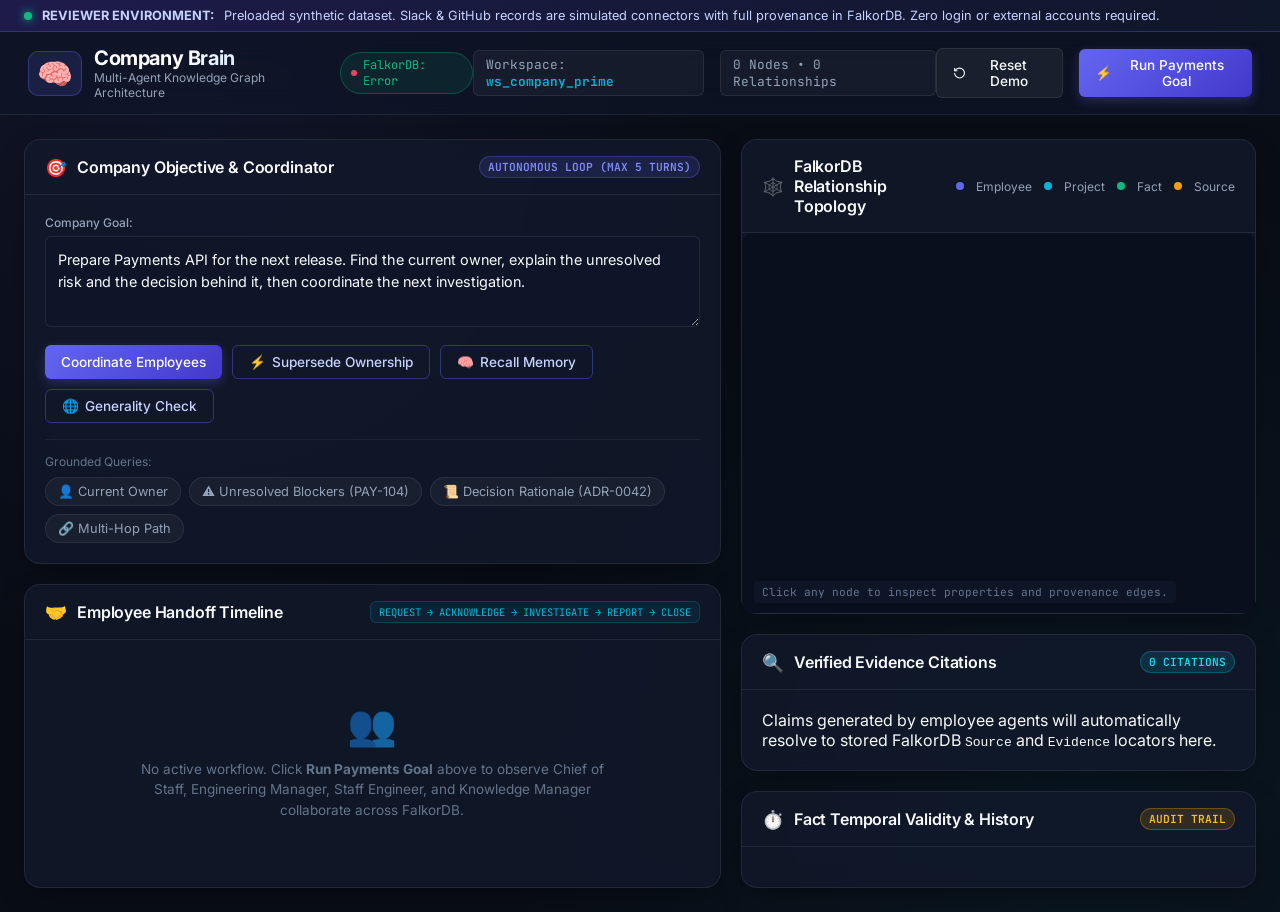
==== frontend/index.html @ 282d89ea "feat: complete Company Brain implementation with FalkorDB and multi-agent coordination" ====
<!DOCTYPE html>
<html lang="en">
<head>
  <meta charset="UTF-8">
  <meta name="viewport" content="width=device-width, initial-scale=1.0">
  <title>Company Brain — Multi-Agent AI on FalkorDB</title>
  <meta name="description" content="Company Brain: An AI company whose employee-agents collaborate across connected company context using FalkorDB as canonical state.">
  
  <!-- Modern Google Fonts -->
  <link rel="preconnect" href="https://fonts.googleapis.com">
  <link rel="preconnect" href="https://fonts.gstatic.com" crossorigin>
  <link href="https://fonts.googleapis.com/css2?family=Inter:wght@300;400;500;600;700;800&family=JetBrains+Mono:wght@400;500;600&display=swap" rel="stylesheet">
  
  <link rel="stylesheet" href="style.css">
</head>
<body>
  <!-- Synthetic Notice Banner -->
  <div class="synthetic-banner" id="syntheticBanner">
    <span class="pulse-indicator"></span>
    <strong>REVIEWER ENVIRONMENT:</strong> Preloaded synthetic dataset. Slack & GitHub records are simulated connectors with full provenance in FalkorDB. Zero login or external accounts required.
  </div>

  <!-- Header -->
  <header class="app-header">
    <div class="header-left">
      <div class="logo-group">
        <div class="logo-icon">🧠</div>
        <div>
          <h1 class="logo-title">Company Brain</h1>
          <span class="logo-subtitle">Multi-Agent Knowledge Graph Architecture</span>
        </div>
      </div>
      <div class="db-badge" id="dbStatusBadge">
        <span class="status-dot healthy"></span>
        <span id="dbStatusText">FalkorDB: Connected</span>
      </div>
    </div>

    <div class="header-center">
      <div class="workspace-pill">
        <span class="pill-label">Workspace:</span>
        <span class="pill-val" id="wsLabel">ws_company_prime</span>
      </div>
      <div class="graph-stats-pill">
        <span id="nodeCount">0</span> Nodes &bull; <span id="edgeCount">0</span> Relationships
      </div>
    </div>

    <div class="header-right">
      <button class="btn btn-secondary" id="resetBtn" title="Reset workspace to clean initial seed">
        <svg width="14" height="14" viewBox="0 0 24 24" fill="none" stroke="currentColor" stroke-width="2"><path d="M3 12a9 9 0 1 0 9-9 9.75 9.75 0 0 0-6.74 2.74L3 8"/><path d="M3 3v5h5"/></svg>
        Reset Demo
      </button>
      <button class="btn btn-primary" id="runStarterGoalBtn">
        <span>⚡</span> Run Payments Goal
      </button>
    </div>
  </header>

  <!-- Main Container -->
  <main class="main-layout">
    <!-- Left Column: Controls & Execution -->
    <section class="left-pane">
      
      <!-- Goal Intake Card -->
      <div class="card glass-card">
        <div class="card-header">
          <div class="card-title">
            <span class="card-icon">🎯</span>
            <h2>Company Objective & Coordinator</h2>
          </div>
          <span class="badge badge-accent">Autonomous Loop (Max 5 Turns)</span>
        </div>

        <div class="card-body">
          <label for="goalInput" class="input-label">Company Goal:</label>
          <textarea id="goalInput" class="goal-textarea" rows="3">Prepare Payments API for the next release. Find the current owner, explain the unresolved risk and the decision behind it, then coordinate the next investigation.</textarea>
          
          <div class="actions-row">
            <button class="btn btn-primary" id="submitGoalBtn">
              <span class="btn-spinner" id="btnSpinner"></span>
              <span id="btnText">Coordinate Employees</span>
            </button>
            <button class="btn btn-outline" id="supersedeBtn" title="Demonstrate live fact replacement">
              <span>⚡</span> Supersede Ownership
            </button>
            <button class="btn btn-outline" id="recallMemoryBtn" title="Test session memory without chat history">
              <span>🧠</span> Recall Memory
            </button>
            <button class="btn btn-outline" id="generalityBtn" title="Run non-payments company workflow">
              <span>🌐</span> Generality Check
            </button>
          </div>

          <!-- Suggested Quick Queries -->
          <div class="quick-questions">
            <span class="quick-label">Grounded Queries:</span>
            <div class="chips-container">
              <button class="chip" data-query="owner">👤 Current Owner</button>
              <button class="chip" data-query="risks">⚠️ Unresolved Blockers (PAY-104)</button>
              <button class="chip" data-query="decisions">📜 Decision Rationale (ADR-0042)</button>
              <button class="chip" data-query="multi-hop">🔗 Multi-Hop Path</button>
            </div>
          </div>
        </div>
      </div>

      <!-- Live Execution Timeline -->
      <div class="card glass-card timeline-card">
        <div class="card-header">
          <div class="card-title">
            <span class="card-icon">🤝</span>
            <h2>Employee Handoff Timeline</h2>
          </div>
          <div class="handoff-protocol-badge">
            REQUEST &rarr; ACKNOWLEDGE &rarr; INVESTIGATE &rarr; REPORT &rarr; CLOSE
          </div>
        </div>

        <div class="card-body">
          <div id="timelineContainer" class="timeline-container">
            <div class="timeline-empty-state">
              <div class="empty-icon">👥</div>
              <p>No active workflow. Click <strong>Run Payments Goal</strong> above to observe Chief of Staff, Engineering Manager, Staff Engineer, and Knowledge Manager collaborate across FalkorDB.</p>
            </div>
          </div>
        </div>
      </div>

      <!-- Deliverable Viewer Card -->
      <div class="card glass-card deliverable-card" id="deliverableCard" style="display: none;">
        <div class="card-header">
          <div class="card-title">
            <span class="card-icon">📄</span>
            <h2>Saved Company Deliverable</h2>
          </div>
          <span class="badge badge-success" id="deliverableStatusBadge">COMPLETED</span>
        </div>
        <div class="card-body">
          <div id="deliverableContent" class="deliverable-body"></div>
        </div>
      </div>

    </section>

    <!-- Right Column: Graph Canvas & Provenance Citations -->
    <section class="right-pane">
      
      <!-- Relationship Graph Visualization -->
      <div class="card glass-card graph-card">
        <div class="card-header">
          <div class="card-title">
            <span class="card-icon">🕸️</span>
            <h2>FalkorDB Relationship Topology</h2>
          </div>
          <div class="graph-legend">
            <span class="legend-dot emp-dot"></span> Employee
            <span class="legend-dot proj-dot"></span> Project
            <span class="legend-dot fact-dot"></span> Fact
            <span class="legend-dot src-dot"></span> Source
          </div>
        </div>
        <div class="card-body graph-canvas-container">
          <svg id="graphSvg" class="graph-svg"></svg>
          <div class="graph-overlay-info" id="graphOverlayInfo">
            Click any node to inspect properties and provenance edges.
          </div>
        </div>
      </div>

      <!-- Verified Provenance & Citations Drawer -->
      <div class="card glass-card citations-card">
        <div class="card-header">
          <div class="card-title">
            <span class="card-icon">🔍</span>
            <h2>Verified Evidence Citations</h2>
          </div>
          <span class="badge badge-info" id="citationCountBadge">0 Citations</span>
        </div>
        <div class="card-body">
          <div id="citationsContainer" class="citations-list">
            <div class="empty-citations">
              <p>Claims generated by employee agents will automatically resolve to stored FalkorDB <code>Source</code> and <code>Evidence</code> locators here.</p>
            </div>
          </div>
        </div>
      </div>

      <!-- Fact Supersession & Audit History -->
      <div class="card glass-card history-card">
        <div class="card-header">
          <div class="card-title">
            <span class="card-icon">⏱️</span>
            <h2>Fact Temporal Validity & History</h2>
          </div>
          <span class="badge badge-warning">Audit Trail</span>
        </div>
        <div class="card-body">
          <div id="historyContainer" class="history-list">
            <!-- Dynamic history items -->
          </div>
        </div>
      </div>

    </section>
  </main>

  <!-- Modal for Query Results / Inspections -->
  <div class="modal-backdrop" id="modalBackdrop">
    <div class="modal-window">
      <div class="modal-header">
        <h3 id="modalTitle">Query Result</h3>
        <button class="modal-close" id="modalCloseBtn">&times;</button>
      </div>
      <div class="modal-body" id="modalBody">
        <!-- Content inserted dynamically -->
      </div>
    </div>
  </div>

  <script src="app.js"></script>
</body>
</html>
---- frontend/style.css ----
:root {
  --bg-primary: #090d16;
  --bg-secondary: #0f172a;
  --bg-card: rgba(18, 26, 45, 0.75);
  --bg-card-hover: rgba(26, 38, 66, 0.85);
  --border-color: rgba(255, 255, 255, 0.08);
  --border-highlight: rgba(99, 102, 241, 0.35);
  
  --text-main: #f8fafc;
  --text-muted: #94a3b8;
  --text-dim: #64748b;

  --accent-indigo: #6366f1;
  --accent-indigo-hover: #4f46e5;
  --accent-cyan: #06b6d4;
  --accent-emerald: #10b981;
  --accent-amber: #f59e0b;
  --accent-rose: #f43f5e;
  --accent-purple: #a855f7;

  --font-sans: 'Inter', -apple-system, BlinkMacSystemFont, sans-serif;
  --font-mono: 'JetBrains Mono', monospace;
  --radius-sm: 6px;
  --radius-md: 10px;
  --radius-lg: 16px;
  --shadow-card: 0 10px 30px -10px rgba(0, 0, 0, 0.5);
  --shadow-glow: 0 0 20px rgba(99, 102, 241, 0.25);
}

* {
  box-sizing: border-box;
  margin: 0;
  padding: 0;
}

body {
  font-family: var(--font-sans);
  background-color: var(--bg-primary);
  color: var(--text-main);
  background-image: 
    radial-gradient(circle at 15% 15%, rgba(99, 102, 241, 0.08) 0%, transparent 40%),
    radial-gradient(circle at 85% 85%, rgba(6, 182, 212, 0.06) 0%, transparent 45%);
  min-height: 100vh;
  display: flex;
  flex-direction: column;
  overflow-x: hidden;
}

/* Banner */
.synthetic-banner {
  background: linear-gradient(90deg, #1e1b4b 0%, #0f172a 100%);
  border-bottom: 1px solid rgba(99, 102, 241, 0.3);
  padding: 8px 24px;
  font-size: 0.8rem;
  color: #c7d2fe;
  display: flex;
  align-items: center;
  gap: 10px;
}

.pulse-indicator {
  width: 8px;
  height: 8px;
  border-radius: 50%;
  background: var(--accent-emerald);
  box-shadow: 0 0 8px var(--accent-emerald);
  animation: pulse-ring 2s infinite;
}

@keyframes pulse-ring {
  0% { transform: scale(0.95); box-shadow: 0 0 0 0 rgba(16, 185, 129, 0.7); }
  70% { transform: scale(1.05); box-shadow: 0 0 0 6px rgba(16, 185, 129, 0); }
  100% { transform: scale(0.95); box-shadow: 0 0 0 0 rgba(16, 185, 129, 0); }
}

/* Header */
.app-header {
  display: flex;
  align-items: center;
  justify-content: space-between;
  padding: 14px 28px;
  border-bottom: 1px solid var(--border-color);
  background: rgba(15, 23, 42, 0.6);
  backdrop-filter: blur(16px);
  position: sticky;
  top: 0;
  z-index: 100;
}

.header-left, .header-center, .header-right {
  display: flex;
  align-items: center;
  gap: 16px;
}

.logo-group {
  display: flex;
  align-items: center;
  gap: 12px;
}

.logo-icon {
  font-size: 1.8rem;
  background: rgba(99, 102, 241, 0.15);
  border: 1px solid var(--border-highlight);
  border-radius: var(--radius-md);
  padding: 4px 8px;
}

.logo-title {
  font-size: 1.25rem;
  font-weight: 700;
  letter-spacing: -0.02em;
  background: linear-gradient(135deg, #fff 40%, #93c5fd 100%);
  -webkit-background-clip: text;
  -webkit-text-fill-color: transparent;
}

.logo-subtitle {
  font-size: 0.75rem;
  color: var(--text-muted);
  display: block;
}

.db-badge {
  display: flex;
  align-items: center;
  gap: 6px;
  background: rgba(16, 185, 129, 0.1);
  border: 1px solid rgba(16, 185, 129, 0.3);
  padding: 4px 10px;
  border-radius: 999px;
  font-size: 0.75rem;
  color: var(--accent-emerald);
  font-family: var(--font-mono);
}

.status-dot {
  width: 6px;
  height: 6px;
  border-radius: 50%;
  background: currentColor;
}

.workspace-pill, .graph-stats-pill {
  font-size: 0.8rem;
  color: var(--text-muted);
  background: rgba(255, 255, 255, 0.04);
  padding: 5px 12px;
  border-radius: var(--radius-sm);
  border: 1px solid var(--border-color);
  font-family: var(--font-mono);
}

.workspace-pill .pill-val {
  color: var(--accent-cyan);
  font-weight: 600;
}

/* Buttons */
.btn {
  display: inline-flex;
  align-items: center;
  gap: 6px;
  padding: 8px 16px;
  font-size: 0.85rem;
  font-weight: 500;
  border-radius: var(--radius-sm);
  cursor: pointer;
  transition: all 0.2s cubic-bezier(0.16, 1, 0.3, 1);
  border: none;
  font-family: inherit;
}

.btn-primary {
  background: linear-gradient(135deg, var(--accent-indigo) 0%, #4338ca 100%);
  color: #fff;
  box-shadow: 0 4px 12px rgba(99, 102, 241, 0.3);
}

.btn-primary:hover {
  background: linear-gradient(135deg, #4f46e5 0%, #3730a3 100%);
  transform: translateY(-1px);
  box-shadow: var(--shadow-glow);
}

.btn-secondary {
  background: rgba(255, 255, 255, 0.06);
  color: var(--text-main);
  border: 1px solid var(--border-color);
}

.btn-secondary:hover {
  background: rgba(255, 255, 255, 0.12);
  border-color: rgba(255, 255, 255, 0.2);
}

.btn-outline {
  background: transparent;
  color: #c7d2fe;
  border: 1px solid rgba(99, 102, 241, 0.4);
}

.btn-outline:hover {
  background: rgba(99, 102, 241, 0.15);
  border-color: var(--accent-indigo);
}

.btn-spinner {
  display: none;
  width: 14px;
  height: 14px;
  border: 2px solid rgba(255, 255, 255, 0.3);
  border-top-color: #fff;
  border-radius: 50%;
  animation: spin 0.8s linear infinite;
}

@keyframes spin {
  to { transform: rotate(360deg); }
}

/* Layout */
.main-layout {
  display: grid;
  grid-template-columns: 1.15fr 0.85fr;
  gap: 20px;
  padding: 24px;
  flex: 1;
}

@media (max-width: 1200px) {
  .main-layout {
    grid-template-columns: 1fr;
  }
}

.left-pane, .right-pane {
  display: flex;
  flex-direction: column;
  gap: 20px;
}

/* Glass Cards */
.card {
  background: var(--bg-card);
  border: 1px solid var(--border-color);
  border-radius: var(--radius-lg);
  backdrop-filter: blur(12px);
  box-shadow: var(--shadow-card);
  display: flex;
  flex-direction: column;
  transition: border-color 0.2s;
}

.card:hover {
  border-color: var(--border-highlight);
}

.card-header {
  padding: 16px 20px;
  display: flex;
  align-items: center;
  justify-content: space-between;
  border-bottom: 1px solid var(--border-color);
}

.card-title {
  display: flex;
  align-items: center;
  gap: 10px;
}

.card-title h2 {
  font-size: 1rem;
  font-weight: 600;
  color: var(--text-main);
  letter-spacing: -0.01em;
}

.card-icon {
  font-size: 1.1rem;
}

.card-body {
  padding: 20px;
}

/* Badges */
.badge {
  padding: 3px 8px;
  border-radius: 999px;
  font-size: 0.7rem;
  font-weight: 600;
  font-family: var(--font-mono);
  text-transform: uppercase;
}

.badge-accent { background: rgba(99, 102, 241, 0.15); color: #818cf8; border: 1px solid rgba(99, 102, 241, 0.3); }
.badge-success { background: rgba(16, 185, 129, 0.15); color: #34d399; border: 1px solid rgba(16, 185, 129, 0.3); }
.badge-warning { background: rgba(245, 158, 11, 0.15); color: #fbbf24; border: 1px solid rgba(245, 158, 11, 0.3); }
.badge-info { background: rgba(6, 182, 212, 0.15); color: #22d3ee; border: 1px solid rgba(6, 182, 212, 0.3); }
.badge-danger { background: rgba(244, 63, 94, 0.15); color: #fb7185; border: 1px solid rgba(244, 63, 94, 0.3); }

/* Goal Input */
.input-label {
  display: block;
  font-size: 0.75rem;
  color: var(--text-muted);
  margin-bottom: 6px;
  font-weight: 500;
}

.goal-textarea {
  width: 100%;
  background: rgba(15, 23, 42, 0.8);
  border: 1px solid var(--border-color);
  border-radius: var(--radius-sm);
  color: var(--text-main);
  padding: 12px;
  font-family: var(--font-sans);
  font-size: 0.9rem;
  resize: vertical;
  line-height: 1.5;
  transition: border-color 0.2s;
}

.goal-textarea:focus {
  outline: none;
  border-color: var(--accent-indigo);
  box-shadow: 0 0 0 2px rgba(99, 102, 241, 0.2);
}

.actions-row {
  display: flex;
  flex-wrap: wrap;
  gap: 10px;
  margin-top: 14px;
}

/* Chips */
.quick-questions {
  margin-top: 16px;
  padding-top: 14px;
  border-top: 1px solid rgba(255, 255, 255, 0.05);
}

.quick-label {
  font-size: 0.75rem;
  color: var(--text-dim);
  display: block;
  margin-bottom: 8px;
}

.chips-container {
  display: flex;
  flex-wrap: wrap;
  gap: 8px;
}

.chip {
  background: rgba(255, 255, 255, 0.04);
  border: 1px solid var(--border-color);
  color: var(--text-muted);
  font-size: 0.8rem;
  padding: 6px 12px;
  border-radius: 999px;
  cursor: pointer;
  transition: all 0.15s;
  font-family: inherit;
}

.chip:hover {
  background: rgba(99, 102, 241, 0.12);
  color: #fff;
  border-color: var(--accent-indigo);
  transform: translateY(-1px);
}

/* Timeline */
.timeline-card {
  flex: 1;
}

.handoff-protocol-badge {
  font-family: var(--font-mono);
  font-size: 0.65rem;
  color: var(--accent-cyan);
  background: rgba(6, 182, 212, 0.08);
  border: 1px solid rgba(6, 182, 212, 0.2);
  padding: 3px 8px;
  border-radius: var(--radius-sm);
}

.timeline-container {
  display: flex;
  flex-direction: column;
  gap: 16px;
}

.timeline-empty-state {
  text-align: center;
  padding: 40px 20px;
  color: var(--text-dim);
}

.timeline-empty-state .empty-icon {
  font-size: 2.5rem;
  margin-bottom: 10px;
  opacity: 0.6;
}

.timeline-empty-state p {
  max-width: 480px;
  margin: 0 auto;
  line-height: 1.5;
  font-size: 0.85rem;
}

.employee-turn-card {
  background: rgba(15, 23, 42, 0.9);
  border: 1px solid var(--border-color);
  border-left: 3px solid var(--accent-indigo);
  border-radius: var(--radius-md);
  padding: 16px;
  position: relative;
  transition: all 0.2s;
  animation: fadeIn 0.3s ease-out;
}

@keyframes fadeIn {
  from { opacity: 0; transform: translateY(6px); }
  to { opacity: 1; transform: translateY(0); }
}

.turn-header {
  display: flex;
  align-items: center;
  justify-content: space-between;
  margin-bottom: 10px;
}

.turn-agent-info {
  display: flex;
  align-items: center;
  gap: 10px;
}

.agent-avatar {
  width: 32px;
  height: 32px;
  border-radius: 50%;
  display: flex;
  align-items: center;
  justify-content: center;
  font-size: 1rem;
  background: rgba(99, 102, 241, 0.2);
  border: 1px solid var(--border-highlight);
}

.agent-name {
  font-weight: 600;
  font-size: 0.9rem;
  color: #fff;
}

.agent-role {
  font-size: 0.75rem;
  color: var(--text-muted);
}

.turn-summary {
  font-size: 0.85rem;
  line-height: 1.5;
  color: #cbd5e1;
  margin-bottom: 12px;
}

.turn-claims {
  background: rgba(0, 0, 0, 0.25);
  border-radius: var(--radius-sm);
  padding: 10px 12px;
  margin-bottom: 10px;
}

.claim-item {
  font-size: 0.8rem;
  line-height: 1.4;
  margin-bottom: 6px;
  display: flex;
  align-items: flex-start;
  gap: 6px;
}

.claim-item:last-child {
  margin-bottom: 0;
}

.claim-badge {
  font-size: 0.65rem;
  padding: 1px 4px;
  border-radius: 3px;
  font-weight: 600;
  font-family: var(--font-mono);
}

.ev-tag {
  background: rgba(99, 102, 241, 0.2);
  color: #a5b4fc;
  font-family: var(--font-mono);
  font-size: 0.7rem;
  padding: 1px 6px;
  border-radius: 3px;
  cursor: pointer;
}

.ev-tag:hover {
  text-decoration: underline;
  background: rgba(99, 102, 241, 0.4);
}

.turn-footer {
  display: flex;
  align-items: center;
  justify-content: space-between;
  font-size: 0.75rem;
  color: var(--text-dim);
  padding-top: 8px;
  border-top: 1px solid rgba(255, 255, 255, 0.05);
}

/* Deliverable Card */
.deliverable-body {
  background: rgba(15, 23, 42, 0.85);
  border: 1px solid var(--border-color);
  border-radius: var(--radius-md);
  padding: 18px;
  font-size: 0.85rem;
  line-height: 1.6;
}

.deliverable-title {
  font-size: 1.1rem;
  font-weight: 700;
  color: #fff;
  margin-bottom: 6px;
}

.deliverable-meta {
  font-family: var(--font-mono);
  font-size: 0.75rem;
  color: var(--accent-cyan);
  margin-bottom: 14px;
}

.verdict-box {
  padding: 10px 14px;
  border-radius: var(--radius-sm);
  background: rgba(245, 158, 11, 0.12);
  border: 1px solid rgba(245, 158, 11, 0.3);
  color: #fbbf24;
  font-weight: 600;
  margin-bottom: 14px;
}

.deliv-section-title {
  font-size: 0.85rem;
  font-weight: 600;
  text-transform: uppercase;
  letter-spacing: 0.04em;
  color: var(--text-muted);
  margin: 12px 0 6px 0;
}

.deliv-list {
  padding-left: 20px;
  margin-bottom: 10px;
}

/* Graph Canvas */
.graph-canvas-container {
  height: 380px;
  position: relative;
  background: rgba(10, 15, 30, 0.95);
  border-radius: var(--radius-md);
  overflow: hidden;
}

.graph-svg {
  width: 100%;
  height: 100%;
}

.graph-legend {
  display: flex;
  align-items: center;
  gap: 12px;
  font-size: 0.75rem;
  color: var(--text-muted);
}

.legend-dot {
  width: 8px;
  height: 8px;
  border-radius: 50%;
  display: inline-block;
}

.emp-dot { background: var(--accent-indigo); }
.proj-dot { background: var(--accent-cyan); }
.fact-dot { background: var(--accent-emerald); }
.src-dot { background: var(--accent-amber); }

.graph-overlay-info {
  position: absolute;
  bottom: 10px;
  left: 12px;
  font-size: 0.7rem;
  color: var(--text-dim);
  font-family: var(--font-mono);
  background: rgba(15, 23, 42, 0.8);
  padding: 4px 8px;
  border-radius: 4px;
}

/* Citations Drawer */
.citations-list {
  display: flex;
  flex-direction: column;
  gap: 10px;
  max-height: 260px;
  overflow-y: auto;
}

.citation-card {
  background: rgba(15, 23, 42, 0.7);
  border: 1px solid var(--border-color);
  border-radius: var(--radius-sm);
  padding: 10px 12px;
  font-size: 0.8rem;
}

.citation-header {
  display: flex;
  align-items: center;
  justify-content: space-between;
  margin-bottom: 4px;
}

.citation-id {
  font-family: var(--font-mono);
  font-weight: 600;
  color: var(--accent-indigo);
}

.citation-locator {
  font-family: var(--font-mono);
  font-size: 0.7rem;
  color: var(--text-dim);
}

.citation-excerpt {
  color: #cbd5e1;
  font-style: italic;
  font-size: 0.75rem;
  line-height: 1.4;
  background: rgba(0, 0, 0, 0.2);
  padding: 6px;
  border-radius: 4px;
  margin-top: 4px;
}

/* History */
.history-list {
  display: flex;
  flex-direction: column;
  gap: 8px;
}

.history-item {
  display: flex;
  align-items: center;
  justify-content: space-between;
  padding: 8px 12px;
  background: rgba(15, 23, 42, 0.6);
  border: 1px solid var(--border-color);
  border-radius: var(--radius-sm);
  font-size: 0.8rem;
}

.history-item.active {
  border-left: 3px solid var(--accent-emerald);
}

.history-item.superseded {
  border-left: 3px solid var(--text-dim);
  opacity: 0.7;
}

.fact-title {
  font-weight: 500;
}

.fact-dates {
  font-family: var(--font-mono);
  font-size: 0.7rem;
  color: var(--text-dim);
}

/* Modal */
.modal-backdrop {
  display: none;
  position: fixed;
  top: 0;
  left: 0;
  width: 100vw;
  height: 100vh;
  background: rgba(0, 0, 0, 0.75);
  backdrop-filter: blur(8px);
  z-index: 1000;
  align-items: center;
  justify-content: center;
}

.modal-backdrop.open {
  display: flex;
}

.modal-window {
  background: var(--bg-secondary);
  border: 1px solid var(--border-highlight);
  border-radius: var(--radius-lg);
  width: 90%;
  max-width: 680px;
  max-height: 85vh;
  display: flex;
  flex-direction: column;
  box-shadow: 0 20px 50px rgba(0, 0, 0, 0.8);
  animation: modalScale 0.2s cubic-bezier(0.16, 1, 0.3, 1);
}

@keyframes modalScale {
  from { transform: scale(0.95); opacity: 0; }
  to { transform: scale(1); opacity: 1; }
}

.modal-header {
  padding: 16px 20px;
  display: flex;
  align-items: center;
  justify-content: space-between;
  border-bottom: 1px solid var(--border-color);
}

.modal-header h3 {
  font-size: 1.1rem;
  font-weight: 600;
}

.modal-close {
  background: none;
  border: none;
  color: var(--text-muted);
  font-size: 1.5rem;
  cursor: pointer;
}

.modal-close:hover {
  color: #fff;
}

.modal-body {
  padding: 20px;
  overflow-y: auto;
  font-size: 0.9rem;
  line-height: 1.6;
}

/* Pre / Code inside modal */
.code-block {
  background: #090d16;
  border: 1px solid var(--border-color);
  border-radius: var(--radius-sm);
  padding: 12px;
  font-family: var(--font-mono);
  font-size: 0.8rem;
  color: #e2e8f0;
  overflow-x: auto;
  margin: 10px 0;
}
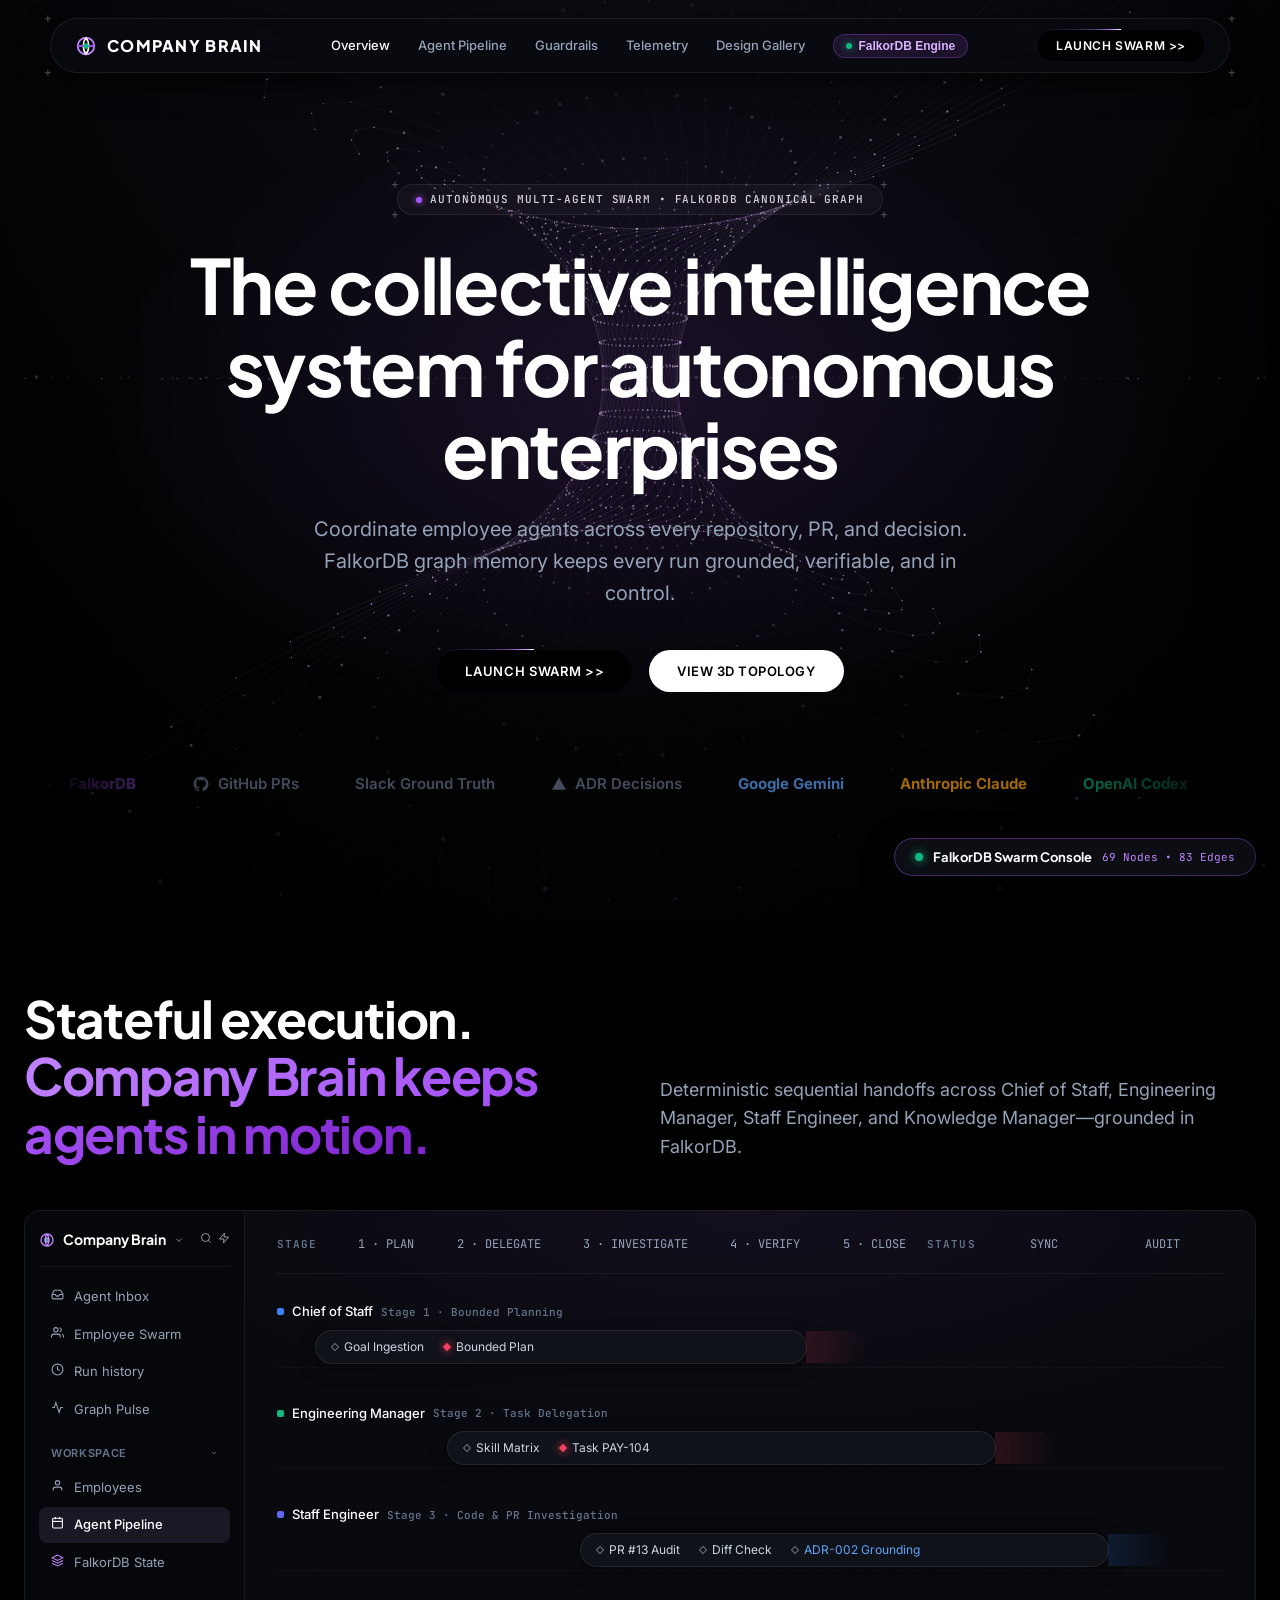
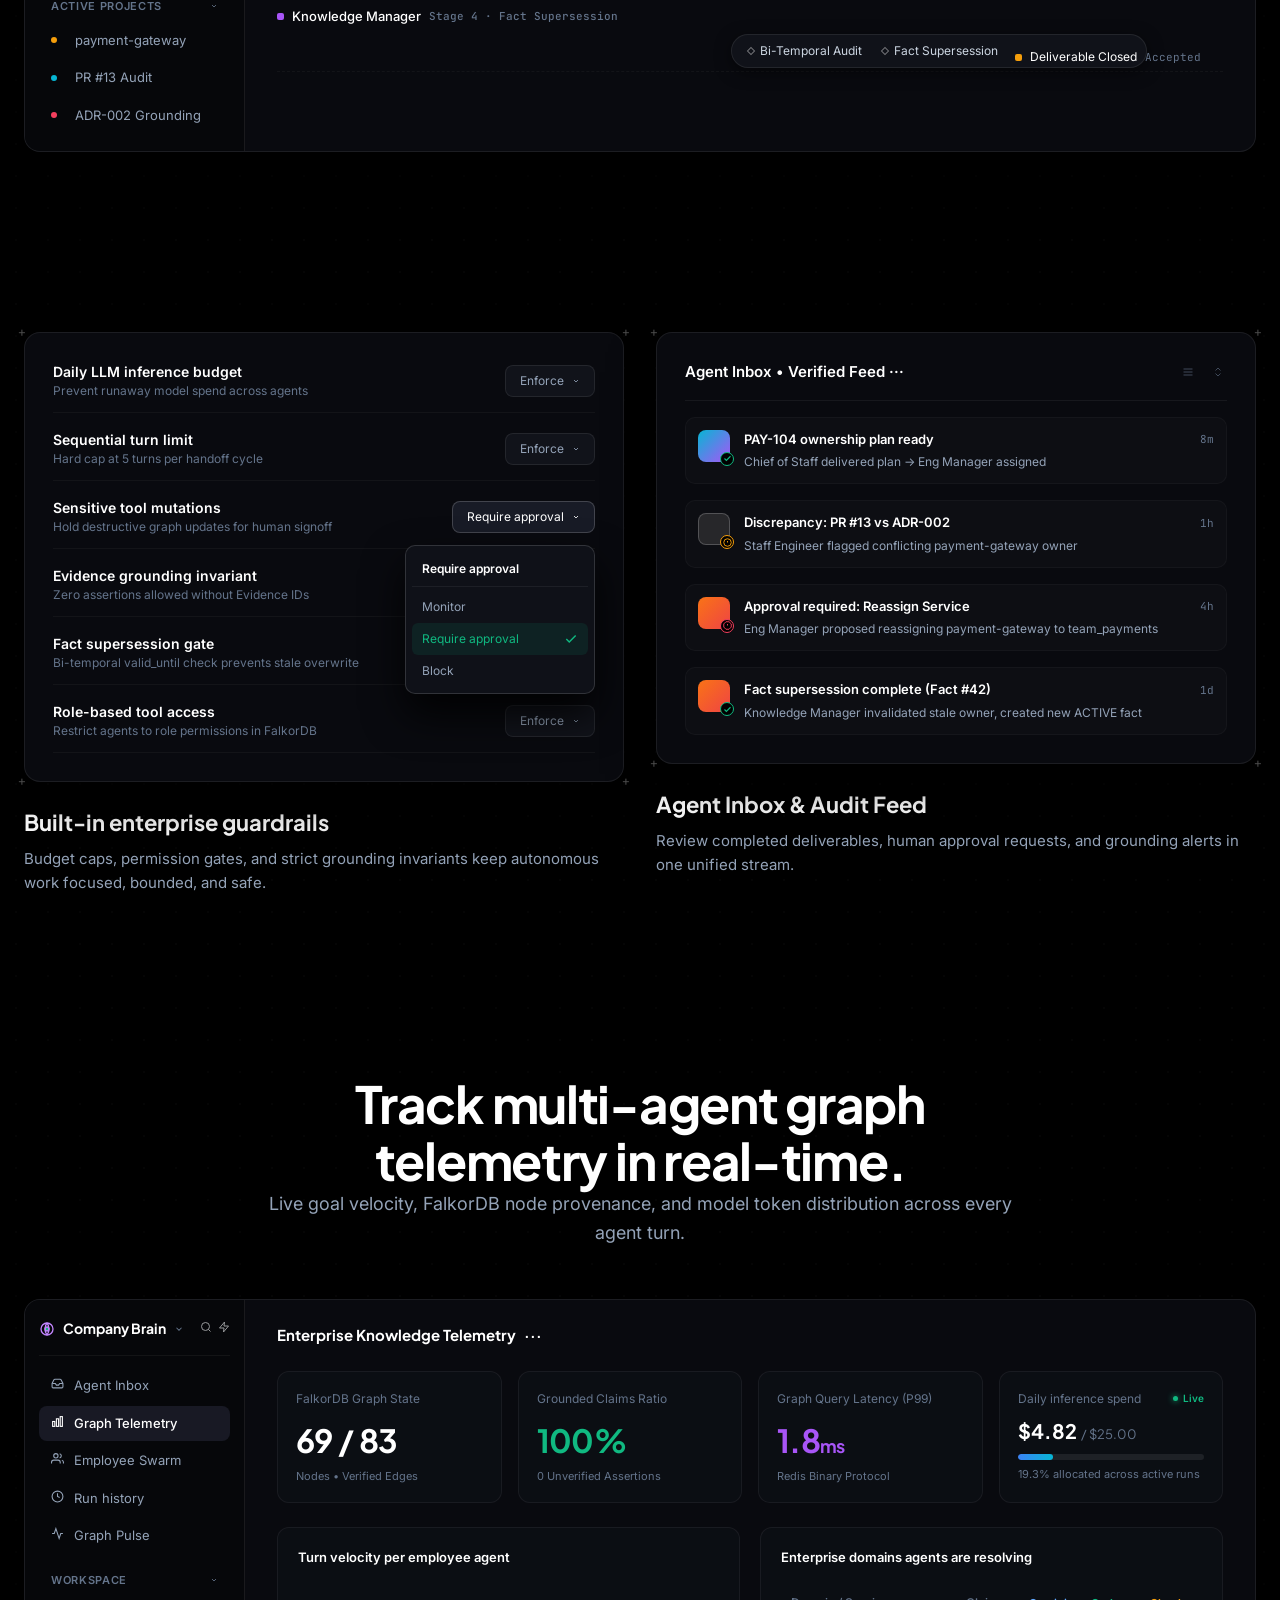
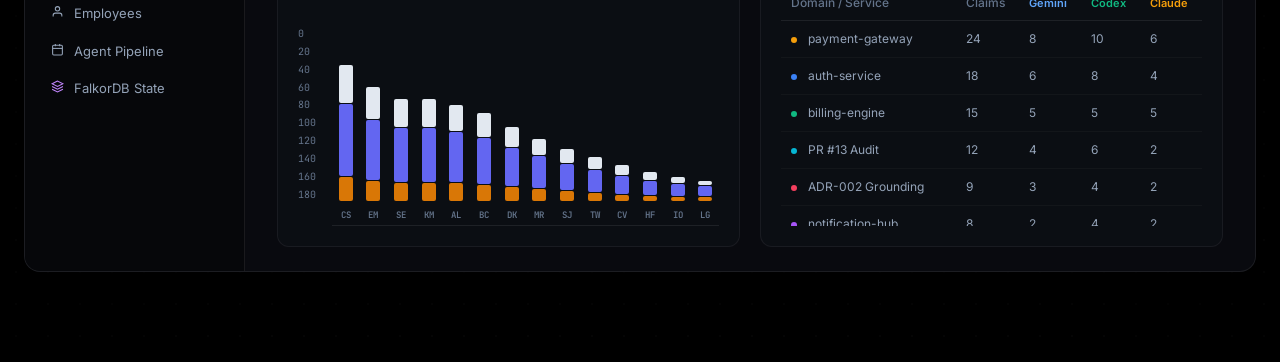
==== commit 87beab76: "feat: complete verified Company Brain multi-agent swarm with FalkorDB and 3D topology studio" ====
--- a/frontend/index.html
+++ b/frontend/index.html
@@ -3,207 +3,1113 @@
 <head>
   <meta charset="UTF-8">
   <meta name="viewport" content="width=device-width, initial-scale=1.0">
-  <title>Company Brain — Multi-Agent AI on FalkorDB</title>
-  <meta name="description" content="Company Brain: An AI company whose employee-agents collaborate across connected company context using FalkorDB as canonical state.">
+  <title>Company Brain — Autonomous Multi-Agent Swarm on FalkorDB</title>
+  <meta name="description" content="Stateful execution, deterministic checkpoints, and enterprise graph guardrails for multi-agent swarms running on FalkorDB canonical memory.">
   
-  <!-- Modern Google Fonts -->
+  <meta http-equiv="Cache-Control" content="no-cache, no-store, must-revalidate">
+  <meta http-equiv="Pragma" content="no-cache">
+  <meta http-equiv="Expires" content="0">
+  
+  <!-- Modern Typography (Plus Jakarta Sans, Inter, JetBrains Mono) -->
   <link rel="preconnect" href="https://fonts.googleapis.com">
   <link rel="preconnect" href="https://fonts.gstatic.com" crossorigin>
-  <link href="https://fonts.googleapis.com/css2?family=Inter:wght@300;400;500;600;700;800&family=JetBrains+Mono:wght@400;500;600&display=swap" rel="stylesheet">
+  <link href="https://fonts.googleapis.com/css2?family=Inter:wght@300;400;500;600;700&family=JetBrains+Mono:wght@400;500;600&family=Plus+Jakarta+Sans:wght@500;600;700;800&display=swap" rel="stylesheet">
   
-  <link rel="stylesheet" href="style.css">
+  <link rel="stylesheet" href="style.css?v=4.3">
+
+  <!-- 3D Engine Scripts (Three.js + OrbitControls + Brain3D) -->
+  <script src="three.min.js?v=4.1"></script>
+  <script src="OrbitControls.js?v=4.1"></script>
+  <script src="brain3d.js?v=4.1"></script>
 </head>
-<body>
-  <!-- Synthetic Notice Banner -->
-  <div class="synthetic-banner" id="syntheticBanner">
-    <span class="pulse-indicator"></span>
-    <strong>REVIEWER ENVIRONMENT:</strong> Preloaded synthetic dataset. Slack & GitHub records are simulated connectors with full provenance in FalkorDB. Zero login or external accounts required.
-  </div>
-
-  <!-- Header -->
-  <header class="app-header">
-    <div class="header-left">
-      <div class="logo-group">
-        <div class="logo-icon">🧠</div>
-        <div>
-          <h1 class="logo-title">Company Brain</h1>
-          <span class="logo-subtitle">Multi-Agent Knowledge Graph Architecture</span>
-        </div>
-      </div>
-      <div class="db-badge" id="dbStatusBadge">
-        <span class="status-dot healthy"></span>
-        <span id="dbStatusText">FalkorDB: Connected</span>
-      </div>
-    </div>
-
-    <div class="header-center">
-      <div class="workspace-pill">
-        <span class="pill-label">Workspace:</span>
-        <span class="pill-val" id="wsLabel">ws_company_prime</span>
-      </div>
-      <div class="graph-stats-pill">
-        <span id="nodeCount">0</span> Nodes &bull; <span id="edgeCount">0</span> Relationships
-      </div>
-    </div>
-
-    <div class="header-right">
-      <button class="btn btn-secondary" id="resetBtn" title="Reset workspace to clean initial seed">
-        <svg width="14" height="14" viewBox="0 0 24 24" fill="none" stroke="currentColor" stroke-width="2"><path d="M3 12a9 9 0 1 0 9-9 9.75 9.75 0 0 0-6.74 2.74L3 8"/><path d="M3 3v5h5"/></svg>
-        Reset Demo
-      </button>
-      <button class="btn btn-primary" id="runStarterGoalBtn">
-        <span>⚡</span> Run Payments Goal
-      </button>
+<body class="qronos-body dark-mode">
+
+  <!-- =========================================================================
+       FRAME 1: HERO & FLOATING PILL NAVBAR (COMPANY BRAIN BRANDED)
+       ========================================================================= -->
+  
+  <!-- Floating Pill Navbar with 4 Corner Crosshairs -->
+  <header class="qronos-nav-wrapper">
+    <div class="qronos-navbar has-corner-crosshairs">
+      <div class="corner-ch ch-tl">+</div>
+      <div class="corner-ch ch-tr">+</div>
+      <div class="corner-ch ch-bl">+</div>
+      <div class="corner-ch ch-br">+</div>
+
+      <!-- Left: Company Brain Brand -->
+      <a href="#about" class="q-nav-brand">
+        <svg class="q-logo-mark" width="22" height="22" viewBox="0 0 24 24" fill="none">
+          <circle cx="12" cy="12" r="9" stroke="#c084fc" stroke-width="2"/>
+          <path d="M12 3C8 8 8 16 12 21" stroke="white" stroke-width="1.8"/>
+          <path d="M12 3C16 8 16 16 12 21" stroke="white" stroke-width="1.8"/>
+          <line x1="3" y1="12" x2="21" y2="12" stroke="#a855f7" stroke-width="2"/>
+          <circle cx="12" cy="12" r="3" fill="#10b981"/>
+        </svg>
+        <span class="q-brand-name">COMPANY BRAIN</span>
+      </a>
+
+      <!-- Center Links -->
+      <nav class="q-nav-links">
+        <a href="#about" class="q-link active">Overview</a>
+        <a href="#features" class="q-link">Agent Pipeline</a>
+        <a href="#guardrails" class="q-link">Guardrails</a>
+        <a href="#insights" class="q-link">Telemetry</a>
+        <a href="/gallery.html" target="_blank" class="q-link">Design Gallery</a>
+        <button id="navOpenFalkorBtn" class="q-link-pill">
+          <span class="pulse-dot"></span> FalkorDB Engine
+        </button>
+      </nav>
+
+      <!-- Right: Star-Glow CTA Button -->
+      <div class="q-nav-actions">
+        <button class="btn-star-border" id="topGetStartedBtn">
+          <span class="star-border-glow"></span>
+          <span class="star-btn-inner">LAUNCH SWARM &gt;&gt;</span>
+        </button>
+      </div>
     </div>
   </header>
 
-  <!-- Main Container -->
-  <main class="main-layout">
-    <!-- Left Column: Controls & Execution -->
-    <section class="left-pane">
+  <!-- Hero Section -->
+  <section class="q-hero-section" id="about">
+    <!-- Particle Canvas & Vortex Overlay -->
+    <div class="q-vortex-container">
+      <canvas id="particleCanvas" class="q-particle-canvas"></canvas>
+      <div class="q-vortex-bg"></div>
+    </div>
+
+    <!-- Hero Content -->
+    <div class="q-hero-content">
+      <div class="q-hero-badge has-corner-crosshairs">
+        <span class="corner-ch ch-tl">+</span>
+        <span class="corner-ch ch-tr">+</span>
+        <span class="corner-ch ch-bl">+</span>
+        <span class="corner-ch ch-br">+</span>
+        <span class="badge-dot"></span>
+        <span>AUTONOMOUS MULTI-AGENT SWARM &bull; FALKORDB CANONICAL GRAPH</span>
+      </div>
+
+      <h1 class="q-hero-title">
+        The collective intelligence<br>
+        system for autonomous enterprises
+      </h1>
+
+      <p class="q-hero-subtitle">
+        Coordinate employee agents across every repository, PR, and decision.<br>
+        FalkorDB graph memory keeps every run grounded, verifiable, and in control.
+      </p>
+
+      <div class="q-hero-cta-group">
+        <button class="btn-star-border btn-hero-lg" id="heroGetStartedBtn">
+          <span class="star-border-glow"></span>
+          <span class="star-btn-inner">LAUNCH SWARM &gt;&gt;</span>
+        </button>
+        <button class="btn-hero-white" id="requestDemoBtn">
+          VIEW 3D TOPOLOGY
+        </button>
+      </div>
+    </div>
+
+    <!-- Bottom Partner Logo Marquee Strip -->
+    <div class="q-marquee-strip">
+      <div class="q-marquee-track">
+        <div class="q-marquee-group">
+          <div class="q-logo-item"><svg width="15" height="15" viewBox="0 0 24 24" fill="#a855f7" style="margin-right:6px;"><path d="M13 2L3 14h9l-1 8 10-12h-9l1-8z"/></svg><span style="color:#a855f7; font-weight:800;">FalkorDB</span></div>
+          <div class="q-logo-item"><svg width="18" height="18" viewBox="0 0 24 24" fill="currentColor"><path d="M12 2C6.477 2 2 6.477 2 12c0 4.42 2.87 8.17 6.84 9.5.5.08.66-.23.66-.5v-1.69c-2.77.6-3.36-1.34-3.36-1.34-.46-1.16-1.11-1.47-1.11-1.47-.91-.62.07-.6.07-.6 1 .07 1.53 1.03 1.53 1.03.87 1.52 2.34 1.07 2.91.83.1-.65.35-1.09.63-1.34-2.22-.25-4.55-1.11-4.55-4.92 0-1.11.38-2 1.03-2.71-.1-.25-.45-1.29.1-2.64 0 0 .84-.27 2.75 1.02.79-.22 1.65-.33 2.5-.33.85 0 1.71.11 2.5.33 1.91-1.29 2.75-1.02 2.75-1.02.55 1.35.2 2.39.1 2.64.65.71 1.03 1.6 1.03 2.71 0 3.82-2.34 4.66-4.57 4.91.36.31.69.92.69 1.85V21c0 .27.16.59.67.5C19.14 20.16 22 16.42 22 12A10 10 0 0 0 12 2z"/></svg> <span>GitHub PRs</span></div>
+          <div class="q-logo-item"><span>Slack Ground Truth</span></div>
+          <div class="q-logo-item"><svg width="16" height="14" viewBox="0 0 24 24" fill="currentColor"><path d="M12 1L24 22H0L12 1Z"/></svg> <span>ADR Decisions</span></div>
+          <div class="q-logo-item"><span style="color:#60a5fa; font-weight:700;">Google Gemini</span></div>
+          <div class="q-logo-item"><span style="color:#f59e0b; font-weight:700;">Anthropic Claude</span></div>
+          <div class="q-logo-item"><span style="color:#10b981; font-weight:700;">OpenAI Codex</span></div>
+          <div class="q-logo-item"><svg width="16" height="16" viewBox="0 0 24 24" fill="currentColor"><path d="M11 2L2 13h9l-1 9 12-14h-9l1-6z"/></svg> <span>Redis Protocol</span></div>
+          <div class="q-logo-item"><svg width="18" height="18" viewBox="0 0 24 24" fill="currentColor"><path d="M12 2L15 9H9L12 2ZM22 12L15 15V9L22 12ZM12 22L9 15H15L12 22ZM2 12L9 9V15L2 12Z"/></svg> <span>Snowflake Lakehouse</span></div>
+        </div>
+        <div class="q-marquee-group" aria-hidden="true">
+          <div class="q-logo-item"><svg width="15" height="15" viewBox="0 0 24 24" fill="#a855f7" style="margin-right:6px;"><path d="M13 2L3 14h9l-1 8 10-12h-9l1-8z"/></svg><span style="color:#a855f7; font-weight:800;">FalkorDB</span></div>
+          <div class="q-logo-item"><svg width="18" height="18" viewBox="0 0 24 24" fill="currentColor"><path d="M12 2C6.477 2 2 6.477 2 12c0 4.42 2.87 8.17 6.84 9.5.5.08.66-.23.66-.5v-1.69c-2.77.6-3.36-1.34-3.36-1.34-.46-1.16-1.11-1.47-1.11-1.47-.91-.62.07-.6.07-.6 1 .07 1.53 1.03 1.53 1.03.87 1.52 2.34 1.07 2.91.83.1-.65.35-1.09.63-1.34-2.22-.25-4.55-1.11-4.55-4.92 0-1.11.38-2 1.03-2.71-.1-.25-.45-1.29.1-2.64 0 0 .84-.27 2.75 1.02.79-.22 1.65-.33 2.5-.33.85 0 1.71.11 2.5.33 1.91-1.29 2.75-1.02 2.75-1.02.55 1.35.2 2.39.1 2.64.65.71 1.03 1.6 1.03 2.71 0 3.82-2.34 4.66-4.57 4.91.36.31.69.92.69 1.85V21c0 .27.16.59.67.5C19.14 20.16 22 16.42 22 12A10 10 0 0 0 12 2z"/></svg> <span>GitHub PRs</span></div>
+          <div class="q-logo-item"><span>Slack Ground Truth</span></div>
+          <div class="q-logo-item"><svg width="16" height="14" viewBox="0 0 24 24" fill="currentColor"><path d="M12 1L24 22H0L12 1Z"/></svg> <span>ADR Decisions</span></div>
+          <div class="q-logo-item"><span style="color:#60a5fa; font-weight:700;">Google Gemini</span></div>
+          <div class="q-logo-item"><span style="color:#f59e0b; font-weight:700;">Anthropic Claude</span></div>
+          <div class="q-logo-item"><span style="color:#10b981; font-weight:700;">OpenAI Codex</span></div>
+          <div class="q-logo-item"><svg width="16" height="16" viewBox="0 0 24 24" fill="currentColor"><path d="M11 2L2 13h9l-1 9 12-14h-9l1-6z"/></svg> <span>Redis Protocol</span></div>
+          <div class="q-logo-item"><svg width="18" height="18" viewBox="0 0 24 24" fill="currentColor"><path d="M12 2L15 9H9L12 2ZM22 12L15 15V9L22 12ZM12 22L9 15H15L12 22ZM2 12L9 9V15L2 12Z"/></svg> <span>Snowflake Lakehouse</span></div>
+        </div>
+      </div>
+    </div>
+  </section>
+
+
+  <!-- =========================================================================
+       FRAME 2: STATEFUL EXECUTION & AGENT PIPELINE SCHEDULER
+       ========================================================================= -->
+  <section class="q-section q-frame2-section" id="features">
+    <div class="q-container">
       
-      <!-- Goal Intake Card -->
-      <div class="card glass-card">
-        <div class="card-header">
-          <div class="card-title">
-            <span class="card-icon">🎯</span>
-            <h2>Company Objective & Coordinator</h2>
-          </div>
-          <span class="badge badge-accent">Autonomous Loop (Max 5 Turns)</span>
-        </div>
-
-        <div class="card-body">
-          <label for="goalInput" class="input-label">Company Goal:</label>
-          <textarea id="goalInput" class="goal-textarea" rows="3">Prepare Payments API for the next release. Find the current owner, explain the unresolved risk and the decision behind it, then coordinate the next investigation.</textarea>
+      <!-- Split Header -->
+      <div class="q-split-header">
+        <div class="q-split-left">
+          <h2 class="q-section-title">
+            Stateful execution.<br>
+            <span class="text-gradient-purple">Company Brain keeps agents in motion.</span>
+          </h2>
+        </div>
+        <div class="q-split-right">
+          <p class="q-section-desc">
+            Deterministic sequential handoffs across Chief of Staff, Engineering Manager, Staff Engineer, and Knowledge Manager—grounded in FalkorDB.
+          </p>
+        </div>
+      </div>
+
+      <!-- Centerpiece Interactive Dashboard Container -->
+      <div class="q-dashboard-shell has-corner-crosshairs">
+        <div class="corner-ch ch-tl">+</div>
+        <div class="corner-ch ch-tr">+</div>
+        <div class="corner-ch ch-bl">+</div>
+        <div class="corner-ch ch-br">+</div>
+
+        <!-- Dashboard Layout: Left Sidebar + Right Timeline -->
+        <div class="q-dash-body">
           
-          <div class="actions-row">
-            <button class="btn btn-primary" id="submitGoalBtn">
-              <span class="btn-spinner" id="btnSpinner"></span>
-              <span id="btnText">Coordinate Employees</span>
+          <!-- Left Sidebar -->
+          <aside class="q-dash-sidebar">
+            <div class="q-dash-brand-row">
+              <div class="q-dash-brand">
+                <svg width="16" height="16" viewBox="0 0 24 24" fill="none" stroke="#c084fc" stroke-width="2"><circle cx="12" cy="12" r="9"/><circle cx="12" cy="12" r="3" fill="#10b981"/><path d="M12 3C8 8 8 16 12 21M12 3C16 8 16 16 12 21"/></svg>
+                <span>Company Brain</span>
+                <svg class="chevron-sm" width="10" height="10" viewBox="0 0 24 24" fill="none" stroke="currentColor" stroke-width="2.5"><polyline points="6 9 12 15 18 9"/></svg>
+              </div>
+              <div class="q-dash-brand-tools">
+                <span class="dash-icon-btn"><svg width="12" height="12" viewBox="0 0 24 24" fill="none" stroke="currentColor" stroke-width="2"><circle cx="11" cy="11" r="8"/><line x1="21" y1="21" x2="16.65" y2="16.65"/></svg></span>
+                <span class="dash-icon-btn"><svg width="12" height="12" viewBox="0 0 24 24" fill="none" stroke="currentColor" stroke-width="2"><polygon points="13 2 3 14 12 14 11 22 21 10 12 10 13 2"/></svg></span>
+              </div>
+            </div>
+
+            <nav class="q-dash-nav">
+              <a href="javascript:void(0)" class="q-side-item" id="sideInboxBtn">
+                <span class="side-icon"><svg width="13" height="13" viewBox="0 0 24 24" fill="none" stroke="currentColor" stroke-width="2"><polyline points="22 12 16 12 14 15 10 15 8 12 2 12"/><path d="M5.45 5.11L2 12v6a2 2 0 0 0 2 2h16a2 2 0 0 0 2-2v-6l-3.45-6.89A2 2 0 0 0 16.76 4H7.24a2 2 0 0 0-1.79 1.11z"/></svg></span> Agent Inbox
+              </a>
+              <a href="javascript:void(0)" class="q-side-item" id="sideMyAgentsBtn">
+                <span class="side-icon"><svg width="13" height="13" viewBox="0 0 24 24" fill="none" stroke="currentColor" stroke-width="2"><path d="M17 21v-2a4 4 0 0 0-4-4H5a4 4 0 0 0-4 4v2"/><circle cx="9" cy="7" r="4"/><path d="M23 21v-2a4 4 0 0 0-3-3.87"/><path d="M16 3.13a4 4 0 0 1 0 7.75"/></svg></span> Employee Swarm
+              </a>
+              <a href="javascript:void(0)" class="q-side-item" id="sideRunHistoryBtn">
+                <span class="side-icon"><svg width="13" height="13" viewBox="0 0 24 24" fill="none" stroke="currentColor" stroke-width="2"><circle cx="12" cy="12" r="10"/><polyline points="12 6 12 12 16 14"/></svg></span> Run history
+              </a>
+              <a href="javascript:void(0)" class="q-side-item" id="sidePulseBtn">
+                <span class="side-icon"><svg width="13" height="13" viewBox="0 0 24 24" fill="none" stroke="currentColor" stroke-width="2"><polyline points="22 12 18 12 15 21 9 3 6 12 2 12"/></svg></span> Graph Pulse
+              </a>
+
+              <div class="q-side-section-label">
+                <span>Workspace</span> <svg class="chevron-xs" width="8" height="8" viewBox="0 0 24 24" fill="none" stroke="currentColor" stroke-width="2.5"><polyline points="6 9 12 15 18 9"/></svg>
+              </div>
+              <a href="javascript:void(0)" class="q-side-item">
+                <span class="side-icon"><svg width="13" height="13" viewBox="0 0 24 24" fill="none" stroke="currentColor" stroke-width="2"><path d="M20 21v-2a4 4 0 0 0-4-4H8a4 4 0 0 0-4 4v2"/><circle cx="12" cy="7" r="4"/></svg></span> Employees
+              </a>
+              <a href="javascript:void(0)" class="q-side-item active" id="sideSchedulesBtn">
+                <span class="side-icon"><svg width="13" height="13" viewBox="0 0 24 24" fill="none" stroke="currentColor" stroke-width="2"><rect x="3" y="4" width="18" height="18" rx="2" ry="2"/><line x1="16" y1="2" x2="16" y2="6"/><line x1="8" y1="2" x2="8" y2="6"/><line x1="3" y1="10" x2="21" y2="10"/></svg></span> Agent Pipeline
+              </a>
+              <a href="javascript:void(0)" class="q-side-item" onclick="openFalkorDrawer()">
+                <span class="side-icon"><svg width="13" height="13" viewBox="0 0 24 24" fill="none" stroke="#c084fc" stroke-width="2"><polygon points="12 2 2 7 12 12 22 7 12 2"/><polyline points="2 17 12 22 22 17"/><polyline points="2 12 12 17 22 12"/></svg></span> FalkorDB State
+              </a>
+
+              <div class="q-side-section-label">
+                <span>Active Projects</span> <svg class="chevron-xs" width="8" height="8" viewBox="0 0 24 24" fill="none" stroke="currentColor" stroke-width="2.5"><polyline points="6 9 12 15 18 9"/></svg>
+              </div>
+              <a href="javascript:void(0)" class="q-side-item" onclick="openFalkorDrawer()">
+                <span class="side-bullet bullet-amber"></span> payment-gateway
+              </a>
+              <a href="javascript:void(0)" class="q-side-item" onclick="openFalkorDrawer()">
+                <span class="side-bullet bullet-cyan"></span> PR #13 Audit
+              </a>
+              <a href="javascript:void(0)" class="q-side-item" onclick="openFalkorDrawer()">
+                <span class="side-bullet bullet-rose"></span> ADR-002 Grounding
+              </a>
+            </nav>
+          </aside>
+
+          <!-- Right Timeline Gantt Grid -->
+          <main class="q-dash-timeline">
+            <!-- Timeline Month / Date Header -->
+            <div class="q-tl-header">
+              <div class="q-tl-month aug-marker">STAGE</div>
+              <div class="q-tl-dates">
+                <span>1 · PLAN</span>
+                <span>2 · DELEGATE</span>
+                <span>3 · INVESTIGATE</span>
+                <span>4 · VERIFY</span>
+                <span>5 · CLOSE</span>
+              </div>
+              <div class="q-tl-month sep-marker">STATUS</div>
+              <div class="q-tl-dates sep-dates">
+                <span>SYNC</span>
+                <span>AUDIT</span>
+              </div>
+            </div>
+
+            <!-- Gantt Tracks -->
+            <div class="q-tl-tracks">
+              
+              <!-- Track 1: Chief of Staff -->
+              <div class="q-track-row" data-agent="emp_chief_of_staff">
+                <div class="q-track-meta">
+                  <span class="track-indicator ind-blue"></span>
+                  <span class="track-name">Chief of Staff</span>
+                  <span class="track-trigger">Stage 1 · Bounded Planning</span>
+                </div>
+                <div class="q-track-lane">
+                  <div class="q-gantt-capsule capsule-blue" style="left: 4%; width: 52%;">
+                    <div class="capsule-node"><span class="node-diamond"></span> Goal Ingestion</div>
+                    <div class="capsule-node node-active"><span class="node-diamond-glow"></span> Bounded Plan</div>
+                    <div class="capsule-gradient-tail"></div>
+                  </div>
+                </div>
+              </div>
+
+              <!-- Track 2: Engineering Manager -->
+              <div class="q-track-row" data-agent="emp_eng_manager">
+                <div class="q-track-meta">
+                  <span class="track-indicator ind-emerald"></span>
+                  <span class="track-name">Engineering Manager</span>
+                  <span class="track-trigger">Stage 2 · Task Delegation</span>
+                </div>
+                <div class="q-track-lane">
+                  <div class="q-gantt-capsule capsule-emerald" style="left: 18%; width: 58%;">
+                    <div class="capsule-node"><span class="node-diamond"></span> Skill Matrix</div>
+                    <div class="capsule-node node-active"><span class="node-diamond-glow"></span> Task PAY-104</div>
+                    <div class="capsule-gradient-tail"></div>
+                  </div>
+                </div>
+              </div>
+
+              <!-- Track 3: Staff Engineer -->
+              <div class="q-track-row" data-agent="emp_engineer">
+                <div class="q-track-meta">
+                  <span class="track-indicator ind-indigo"></span>
+                  <span class="track-name">Staff Engineer</span>
+                  <span class="track-trigger">Stage 3 · Code & PR Investigation</span>
+                </div>
+                <div class="q-track-lane">
+                  <div class="q-gantt-capsule capsule-indigo" style="left: 32%; width: 56%;">
+                    <div class="capsule-node"><span class="node-diamond"></span> PR #13 Audit</div>
+                    <div class="capsule-node"><span class="node-diamond"></span> Diff Check</div>
+                    <div class="capsule-node node-blue"><span class="node-diamond"></span> ADR-002 Grounding</div>
+                    <div class="capsule-gradient-tail tail-blue"></div>
+                  </div>
+                </div>
+              </div>
+
+              <!-- Track 4: Knowledge Manager -->
+              <div class="q-track-row" data-agent="emp_knowledge_mgr">
+                <div class="q-track-meta">
+                  <span class="track-indicator ind-purple"></span>
+                  <span class="track-name">Knowledge Manager</span>
+                  <span class="track-trigger">Stage 4 · Fact Supersession</span>
+                </div>
+                <div class="q-track-lane">
+                  <div class="q-gantt-capsule capsule-purple" style="left: 48%; width: 44%;">
+                    <div class="capsule-node"><span class="node-diamond"></span> Bi-Temporal Audit</div>
+                    <div class="capsule-node"><span class="node-diamond"></span> Fact Supersession</div>
+                  </div>
+                  <!-- Connector Line down to Deliverable -->
+                  <div class="q-sub-track" style="left: 78%;">
+                    <span class="track-indicator ind-amber"></span>
+                    <span class="track-name">Deliverable Closed</span>
+                    <span class="track-trigger">Accepted</span>
+                  </div>
+                </div>
+              </div>
+
+            </div>
+          </main>
+
+        </div>
+      </div>
+
+    </div>
+  </section>
+
+
+  <!-- =========================================================================
+       FRAME 3: DURABLE BY DEFAULT / GUARDRAILS & AGENT INBOX
+       ========================================================================= -->
+  <section class="q-section q-frame3-section" id="guardrails">
+    <div class="q-container">
+      
+      <div class="q-bento-dual-grid">
+
+        <!-- Left Bento Card: Built-in Guardrails -->
+        <div class="q-bento-col">
+          <div class="q-card-mockup has-corner-crosshairs" id="guardrailsCard">
+            <div class="corner-ch ch-tl">+</div>
+            <div class="corner-ch ch-tr">+</div>
+            <div class="corner-ch ch-bl">+</div>
+            <div class="corner-ch ch-br">+</div>
+
+            <div class="q-policy-list">
+              <div class="q-policy-row">
+                <div class="q-policy-info">
+                  <div class="q-policy-title">Daily LLM inference budget</div>
+                  <div class="q-policy-sub">Prevent runaway model spend across agents</div>
+                </div>
+                <div class="q-select-pill">
+                  <span>Enforce</span> <svg class="chevron-xs" width="8" height="8" viewBox="0 0 24 24" fill="none" stroke="currentColor" stroke-width="2.5"><polyline points="6 9 12 15 18 9"/></svg>
+                </div>
+              </div>
+
+              <div class="q-policy-row">
+                <div class="q-policy-info">
+                  <div class="q-policy-title">Sequential turn limit</div>
+                  <div class="q-policy-sub">Hard cap at 5 turns per handoff cycle</div>
+                </div>
+                <div class="q-select-pill">
+                  <span>Enforce</span> <svg class="chevron-xs" width="8" height="8" viewBox="0 0 24 24" fill="none" stroke="currentColor" stroke-width="2.5"><polyline points="6 9 12 15 18 9"/></svg>
+                </div>
+              </div>
+
+              <!-- Sensitive tools with Open Dropdown Popover -->
+              <div class="q-policy-row has-active-popover">
+                <div class="q-policy-info">
+                  <div class="q-policy-title">Sensitive tool mutations</div>
+                  <div class="q-policy-sub">Hold destructive graph updates for human signoff</div>
+                </div>
+                <div class="q-select-pill active" id="sensitiveSelectBtn">
+                  <span>Require approval</span> <svg class="chevron-xs" width="8" height="8" viewBox="0 0 24 24" fill="none" stroke="currentColor" stroke-width="2.5"><polyline points="6 9 12 15 18 9"/></svg>
+                </div>
+
+                <!-- Floating Dropdown Popover Mockup -->
+                <div class="q-floating-popover" id="guardrailPopover">
+                  <div class="q-popover-header">Require approval</div>
+                  <div class="q-popover-item">Monitor</div>
+                  <div class="q-popover-item checked">
+                    <span>Require approval</span>
+                    <svg class="check-icon" width="14" height="14" viewBox="0 0 24 24" fill="none" stroke="#10b981" stroke-width="2.5"><polyline points="20 6 9 17 4 12"/></svg>
+                  </div>
+                  <div class="q-popover-item">Block</div>
+                </div>
+              </div>
+
+              <div class="q-policy-row">
+                <div class="q-policy-info">
+                  <div class="q-policy-title">Evidence grounding invariant</div>
+                  <div class="q-policy-sub">Zero assertions allowed without Evidence IDs</div>
+                </div>
+                <div class="q-select-pill">
+                  <span>Strict Reject</span> <svg class="chevron-xs" width="8" height="8" viewBox="0 0 24 24" fill="none" stroke="currentColor" stroke-width="2.5"><polyline points="6 9 12 15 18 9"/></svg>
+                </div>
+              </div>
+
+              <div class="q-policy-row">
+                <div class="q-policy-info">
+                  <div class="q-policy-title">Fact supersession gate</div>
+                  <div class="q-policy-sub">Bi-temporal valid_until check prevents stale overwrite</div>
+                </div>
+                <div class="q-select-pill">
+                  <span>Enforce</span> <svg class="chevron-xs" width="8" height="8" viewBox="0 0 24 24" fill="none" stroke="currentColor" stroke-width="2.5"><polyline points="6 9 12 15 18 9"/></svg>
+                </div>
+              </div>
+
+              <div class="q-policy-row">
+                <div class="q-policy-info">
+                  <div class="q-policy-title">Role-based tool access</div>
+                  <div class="q-policy-sub">Restrict agents to role permissions in FalkorDB</div>
+                </div>
+                <div class="q-select-pill">
+                  <span>Enforce</span> <svg class="chevron-xs" width="8" height="8" viewBox="0 0 24 24" fill="none" stroke="currentColor" stroke-width="2.5"><polyline points="6 9 12 15 18 9"/></svg>
+                </div>
+              </div>
+            </div>
+          </div>
+
+          <div class="q-card-footer-text">
+            <h3 class="q-card-heading">Built-in enterprise guardrails</h3>
+            <p class="q-card-desc">Budget caps, permission gates, and strict grounding invariants keep autonomous work focused, bounded, and safe.</p>
+          </div>
+        </div>
+
+        <!-- Right Bento Card: Agent Inbox -->
+        <div class="q-bento-col">
+          <div class="q-card-mockup has-corner-crosshairs" id="inboxCard">
+            <div class="corner-ch ch-tl">+</div>
+            <div class="corner-ch ch-tr">+</div>
+            <div class="corner-ch ch-bl">+</div>
+            <div class="corner-ch ch-br">+</div>
+
+            <div class="q-inbox-header">
+              <div class="q-inbox-title">Agent Inbox &bull; Verified Feed <span class="dots">···</span></div>
+              <div class="q-inbox-tools">
+                <span class="dash-icon-btn" style="display:inline-flex;padding:3px;"><svg width="12" height="12" viewBox="0 0 24 24" fill="none" stroke="currentColor" stroke-width="2"><line x1="3" y1="12" x2="21" y2="12"/><line x1="3" y1="6" x2="21" y2="6"/><line x1="3" y1="18" x2="21" y2="18"/></svg></span> <span class="dash-icon-btn" style="display:inline-flex;padding:3px;"><svg width="12" height="12" viewBox="0 0 24 24" fill="none" stroke="currentColor" stroke-width="2"><path d="M7 15l5 5 5-5M7 9l5-5 5 5"/></svg></span>
+              </div>
+            </div>
+
+            <div class="q-inbox-feed">
+              
+              <!-- Feed Item 1: PAY-104 Plan -->
+              <div class="q-inbox-item" onclick="openFalkorDrawer()">
+                <div class="inbox-avatar-wrap">
+                  <div class="avatar-shape shape-diamond-multi"></div>
+                  <span class="badge-mini check-badge"><svg width="9" height="9" viewBox="0 0 24 24" fill="none" stroke="#10b981" stroke-width="3"><polyline points="20 6 9 17 4 12"/></svg></span>
+                </div>
+                <div class="inbox-body">
+                  <div class="inbox-row-top">
+                    <span class="inbox-item-title">PAY-104 ownership plan ready</span>
+                    <span class="inbox-time">8m</span>
+                  </div>
+                  <div class="inbox-item-sub">Chief of Staff delivered plan &rarr; Eng Manager assigned</div>
+                </div>
+              </div>
+
+              <!-- Feed Item 2: Discrepancy detected -->
+              <div class="q-inbox-item" onclick="openFalkorDrawer()">
+                <div class="inbox-avatar-wrap">
+                  <div class="avatar-shape shape-spiral-white"></div>
+                  <span class="badge-mini alert-badge"><svg width="9" height="9" viewBox="0 0 24 24" fill="none" stroke="#f59e0b" stroke-width="2.5"><circle cx="12" cy="12" r="10"/><line x1="12" y1="8" x2="12" y2="12"/><line x1="12" y1="16" x2="12.01" y2="16"/></svg></span>
+                </div>
+                <div class="inbox-body">
+                  <div class="inbox-row-top">
+                    <span class="inbox-item-title">Discrepancy: PR #13 vs ADR-002</span>
+                    <span class="inbox-time">1h</span>
+                  </div>
+                  <div class="inbox-item-sub">Staff Engineer flagged conflicting payment-gateway owner</div>
+                </div>
+              </div>
+
+              <!-- Feed Item 3: Approval required -->
+              <div class="q-inbox-item" onclick="openFalkorDrawer()">
+                <div class="inbox-avatar-wrap">
+                  <div class="avatar-shape shape-sunburst-orange"></div>
+                  <span class="badge-mini danger-badge"><svg width="9" height="9" viewBox="0 0 24 24" fill="none" stroke="#f43f5e" stroke-width="2.5"><polygon points="7.86 2 16.14 2 22 7.86 22 16.14 16.14 22 7.86 22 2 16.14 2 7.86 7.86 2"/><line x1="12" y1="8" x2="12" y2="12"/><line x1="12" y1="16" x2="12.01" y2="16"/></svg></span>
+                </div>
+                <div class="inbox-body">
+                  <div class="inbox-row-top">
+                    <span class="inbox-item-title">Approval required: Reassign Service</span>
+                    <span class="inbox-time">4h</span>
+                  </div>
+                  <div class="inbox-item-sub">Eng Manager proposed reassigning payment-gateway to team_payments</div>
+                </div>
+              </div>
+
+              <!-- Feed Item 4: Fact supersession complete -->
+              <div class="q-inbox-item" onclick="openFalkorDrawer()">
+                <div class="inbox-avatar-wrap">
+                  <div class="avatar-shape shape-sunburst-orange"></div>
+                  <span class="badge-mini check-badge"><svg width="9" height="9" viewBox="0 0 24 24" fill="none" stroke="#10b981" stroke-width="3"><polyline points="20 6 9 17 4 12"/></svg></span>
+                </div>
+                <div class="inbox-body">
+                  <div class="inbox-row-top">
+                    <span class="inbox-item-title">Fact supersession complete (Fact #42)</span>
+                    <span class="inbox-time">1d</span>
+                  </div>
+                  <div class="inbox-item-sub">Knowledge Manager invalidated stale owner, created new ACTIVE fact</div>
+                </div>
+              </div>
+
+            </div>
+          </div>
+
+          <div class="q-card-footer-text">
+            <h3 class="q-card-heading">Agent Inbox &amp; Audit Feed</h3>
+            <p class="q-card-desc">Review completed deliverables, human approval requests, and grounding alerts in one unified stream.</p>
+          </div>
+        </div>
+
+      </div>
+
+    </div>
+  </section>
+
+
+  <!-- =========================================================================
+       FRAME 4: INSIGHTS & REAL-TIME TELEMETRY (COMPANY BRAIN TELEMETRY)
+       ========================================================================= -->
+  <section class="q-section q-frame4-section" id="insights">
+    <div class="q-container">
+      
+      <div class="q-header-center">
+        <h2 class="q-section-title">Track multi-agent graph telemetry in real-time.</h2>
+        <p class="q-section-desc">Live goal velocity, FalkorDB node provenance, and model token distribution across every agent turn.</p>
+      </div>
+
+      <!-- Centerpiece Insights Dashboard Frame -->
+      <div class="q-dashboard-shell has-corner-crosshairs">
+        <div class="corner-ch ch-tl">+</div>
+        <div class="corner-ch ch-tr">+</div>
+        <div class="corner-ch ch-bl">+</div>
+        <div class="corner-ch ch-br">+</div>
+
+        <div class="q-dash-body">
+          
+          <!-- Left Sidebar (Insights Active) -->
+          <aside class="q-dash-sidebar">
+            <div class="q-dash-brand-row">
+              <div class="q-dash-brand">
+                <svg width="16" height="16" viewBox="0 0 24 24" fill="none" stroke="#c084fc" stroke-width="2"><circle cx="12" cy="12" r="9"/><circle cx="12" cy="12" r="3" fill="#10b981"/><path d="M12 3C8 8 8 16 12 21M12 3C16 8 16 16 12 21"/></svg>
+                <span>Company Brain</span>
+                <svg class="chevron-sm" width="10" height="10" viewBox="0 0 24 24" fill="none" stroke="currentColor" stroke-width="2.5"><polyline points="6 9 12 15 18 9"/></svg>
+              </div>
+              <div class="q-dash-brand-tools">
+                <span class="dash-icon-btn"><svg width="12" height="12" viewBox="0 0 24 24" fill="none" stroke="currentColor" stroke-width="2"><circle cx="11" cy="11" r="8"/><line x1="21" y1="21" x2="16.65" y2="16.65"/></svg></span>
+                <span class="dash-icon-btn"><svg width="12" height="12" viewBox="0 0 24 24" fill="none" stroke="currentColor" stroke-width="2"><polygon points="13 2 3 14 12 14 11 22 21 10 12 10 13 2"/></svg></span>
+              </div>
+            </div>
+
+            <nav class="q-dash-nav">
+              <a href="javascript:void(0)" class="q-side-item">
+                <span class="side-icon"><svg width="13" height="13" viewBox="0 0 24 24" fill="none" stroke="currentColor" stroke-width="2"><polyline points="22 12 16 12 14 15 10 15 8 12 2 12"/><path d="M5.45 5.11L2 12v6a2 2 0 0 0 2 2h16a2 2 0 0 0 2-2v-6l-3.45-6.89A2 2 0 0 0 16.76 4H7.24a2 2 0 0 0-1.79 1.11z"/></svg></span> Agent Inbox
+              </a>
+              <a href="javascript:void(0)" class="q-side-item active">
+                <span class="side-icon"><svg width="13" height="13" viewBox="0 0 24 24" fill="none" stroke="currentColor" stroke-width="2"><rect x="3" y="12" width="4" height="9"/><rect x="10" y="7" width="4" height="14"/><rect x="17" y="3" width="4" height="18"/></svg></span> Graph Telemetry
+              </a>
+              <a href="javascript:void(0)" class="q-side-item">
+                <span class="side-icon"><svg width="13" height="13" viewBox="0 0 24 24" fill="none" stroke="currentColor" stroke-width="2"><path d="M17 21v-2a4 4 0 0 0-4-4H5a4 4 0 0 0-4 4v2"/><circle cx="9" cy="7" r="4"/><path d="M23 21v-2a4 4 0 0 0-3-3.87"/><path d="M16 3.13a4 4 0 0 1 0 7.75"/></svg></span> Employee Swarm
+              </a>
+              <a href="javascript:void(0)" class="q-side-item">
+                <span class="side-icon"><svg width="13" height="13" viewBox="0 0 24 24" fill="none" stroke="currentColor" stroke-width="2"><circle cx="12" cy="12" r="10"/><polyline points="12 6 12 12 16 14"/></svg></span> Run history
+              </a>
+              <a href="javascript:void(0)" class="q-side-item">
+                <span class="side-icon"><svg width="13" height="13" viewBox="0 0 24 24" fill="none" stroke="currentColor" stroke-width="2"><polyline points="22 12 18 12 15 21 9 3 6 12 2 12"/></svg></span> Graph Pulse
+              </a>
+
+              <div class="q-side-section-label">
+                <span>Workspace</span> <svg class="chevron-xs" width="8" height="8" viewBox="0 0 24 24" fill="none" stroke="currentColor" stroke-width="2.5"><polyline points="6 9 12 15 18 9"/></svg>
+              </div>
+              <a href="javascript:void(0)" class="q-side-item">
+                <span class="side-icon"><svg width="13" height="13" viewBox="0 0 24 24" fill="none" stroke="currentColor" stroke-width="2"><path d="M20 21v-2a4 4 0 0 0-4-4H8a4 4 0 0 0-4 4v2"/><circle cx="12" cy="7" r="4"/></svg></span> Employees
+              </a>
+              <a href="javascript:void(0)" class="q-side-item">
+                <span class="side-icon"><svg width="13" height="13" viewBox="0 0 24 24" fill="none" stroke="currentColor" stroke-width="2"><rect x="3" y="4" width="18" height="18" rx="2" ry="2"/><line x1="16" y1="2" x2="16" y2="6"/><line x1="8" y1="2" x2="8" y2="6"/><line x1="3" y1="10" x2="21" y2="10"/></svg></span> Agent Pipeline
+              </a>
+              <a href="javascript:void(0)" class="q-side-item" onclick="openFalkorDrawer()">
+                <span class="side-icon"><svg width="13" height="13" viewBox="0 0 24 24" fill="none" stroke="#c084fc" stroke-width="2"><polygon points="12 2 2 7 12 12 22 7 12 2"/><polyline points="2 17 12 22 22 17"/><polyline points="2 12 12 17 22 12"/></svg></span> FalkorDB State
+              </a>
+            </nav>
+          </aside>
+
+          <!-- Insights Main Area -->
+          <main class="q-dash-insights-content">
+            <div class="insights-top-bar">
+              <div class="insights-title">Enterprise Knowledge Telemetry <span class="dots">···</span></div>
+            </div>
+
+            <!-- Top Metric Cards Row -->
+            <div class="insights-metrics-grid">
+              
+              <div class="insight-stat-card">
+                <div class="stat-label">FalkorDB Graph State</div>
+                <div class="stat-number"><span id="nodeCountHero">69</span> / <span id="edgeCountHero">83</span></div>
+                <div class="stat-footnote" style="margin-top:4px;">Nodes &bull; Verified Edges</div>
+              </div>
+
+              <div class="insight-stat-card">
+                <div class="stat-label">Grounded Claims Ratio</div>
+                <div class="stat-number" style="color:#10b981;">100%</div>
+                <div class="stat-footnote" style="margin-top:4px;">0 Unverified Assertions</div>
+              </div>
+
+              <div class="insight-stat-card">
+                <div class="stat-label">Graph Query Latency (P99)</div>
+                <div class="stat-number" style="color:#a855f7;">1.8<span style="font-size:18px;">ms</span></div>
+                <div class="stat-footnote" style="margin-top:4px;">Redis Binary Protocol</div>
+              </div>
+
+              <div class="insight-stat-card budget-card">
+                <div class="stat-label-row">
+                  <span>Daily inference spend</span>
+                  <span class="live-pill"><span class="live-dot"></span> Live</span>
+                </div>
+                <div class="stat-number-sm">$4.82 <span class="stat-denom">/ $25.00</span></div>
+                <div class="stat-bar-track">
+                  <div class="stat-bar-fill" style="width: 19.3%;"></div>
+                </div>
+                <div class="stat-footnote">19.3% allocated across active runs</div>
+              </div>
+
+            </div>
+
+            <!-- Bottom Row: Assignee Stacked Chart + Project Table -->
+            <div class="insights-charts-grid">
+              
+              <!-- Stacked Bar Chart -->
+              <div class="chart-panel">
+                <div class="panel-header">Turn velocity per employee agent</div>
+                <div class="stacked-chart-viewport">
+                  <div class="chart-y-axis">
+                    <span>180</span>
+                    <span>160</span>
+                    <span>140</span>
+                    <span>120</span>
+                    <span>100</span>
+                    <span>80</span>
+                    <span>60</span>
+                    <span>40</span>
+                    <span>20</span>
+                    <span>0</span>
+                  </div>
+                  
+                  <div class="chart-bars-wrap">
+                    <!-- 14 stacked vertical bars matching employee initials -->
+                    <div class="chart-bar-col"><div class="bar-segment seg-white" style="height: 38px;"></div><div class="bar-segment seg-purple" style="height: 72px;"></div><div class="bar-segment seg-gold" style="height: 24px;"></div><span class="assignee-tag">CS</span></div>
+                    <div class="chart-bar-col"><div class="bar-segment seg-white" style="height: 32px;"></div><div class="bar-segment seg-purple" style="height: 60px;"></div><div class="bar-segment seg-gold" style="height: 20px;"></div><span class="assignee-tag">EM</span></div>
+                    <div class="chart-bar-col"><div class="bar-segment seg-white" style="height: 28px;"></div><div class="bar-segment seg-purple" style="height: 54px;"></div><div class="bar-segment seg-gold" style="height: 18px;"></div><span class="assignee-tag">SE</span></div>
+                    <div class="chart-bar-col"><div class="bar-segment seg-white" style="height: 28px;"></div><div class="bar-segment seg-purple" style="height: 54px;"></div><div class="bar-segment seg-gold" style="height: 18px;"></div><span class="assignee-tag">KM</span></div>
+                    <div class="chart-bar-col"><div class="bar-segment seg-white" style="height: 26px;"></div><div class="bar-segment seg-purple" style="height: 50px;"></div><div class="bar-segment seg-gold" style="height: 18px;"></div><span class="assignee-tag">AL</span></div>
+                    <div class="chart-bar-col"><div class="bar-segment seg-white" style="height: 24px;"></div><div class="bar-segment seg-purple" style="height: 46px;"></div><div class="bar-segment seg-gold" style="height: 16px;"></div><span class="assignee-tag">BC</span></div>
+                    <div class="chart-bar-col"><div class="bar-segment seg-white" style="height: 20px;"></div><div class="bar-segment seg-purple" style="height: 38px;"></div><div class="bar-segment seg-gold" style="height: 14px;"></div><span class="assignee-tag">DK</span></div>
+                    <div class="chart-bar-col"><div class="bar-segment seg-white" style="height: 16px;"></div><div class="bar-segment seg-purple" style="height: 32px;"></div><div class="bar-segment seg-gold" style="height: 12px;"></div><span class="assignee-tag">MR</span></div>
+                    <div class="chart-bar-col"><div class="bar-segment seg-white" style="height: 14px;"></div><div class="bar-segment seg-purple" style="height: 26px;"></div><div class="bar-segment seg-gold" style="height: 10px;"></div><span class="assignee-tag">SJ</span></div>
+                    <div class="chart-bar-col"><div class="bar-segment seg-white" style="height: 12px;"></div><div class="bar-segment seg-purple" style="height: 22px;"></div><div class="bar-segment seg-gold" style="height: 8px;"></div><span class="assignee-tag">TW</span></div>
+                    <div class="chart-bar-col"><div class="bar-segment seg-white" style="height: 10px;"></div><div class="bar-segment seg-purple" style="height: 18px;"></div><div class="bar-segment seg-gold" style="height: 6px;"></div><span class="assignee-tag">CV</span></div>
+                    <div class="chart-bar-col"><div class="bar-segment seg-white" style="height: 8px;"></div><div class="bar-segment seg-purple" style="height: 14px;"></div><div class="bar-segment seg-gold" style="height: 5px;"></div><span class="assignee-tag">HF</span></div>
+                    <div class="chart-bar-col"><div class="bar-segment seg-white" style="height: 6px;"></div><div class="bar-segment seg-purple" style="height: 12px;"></div><div class="bar-segment seg-gold" style="height: 4px;"></div><span class="assignee-tag">IO</span></div>
+                    <div class="chart-bar-col"><div class="bar-segment seg-white" style="height: 4px;"></div><div class="bar-segment seg-purple" style="height: 10px;"></div><div class="bar-segment seg-gold" style="height: 4px;"></div><span class="assignee-tag">LG</span></div>
+                  </div>
+                </div>
+              </div>
+
+              <!-- Projects Table -->
+              <div class="table-panel">
+                <div class="panel-header">Enterprise domains agents are resolving</div>
+                <div class="table-scroll-wrap">
+                  <table class="q-insights-table">
+                    <thead>
+                      <tr>
+                        <th>Domain / Service</th>
+                        <th>Claims</th>
+                        <th><span class="model-badge gemini-badge">Gemini</span></th>
+                        <th><span class="model-badge codex-badge">Codex</span></th>
+                        <th><span class="model-badge claude-badge">Claude</span></th>
+                      </tr>
+                    </thead>
+                    <tbody>
+                      <tr>
+                        <td><span class="proj-bullet bullet-amber"></span> payment-gateway</td>
+                        <td>24</td>
+                        <td>8</td>
+                        <td>10</td>
+                        <td>6</td>
+                      </tr>
+                      <tr>
+                        <td><span class="proj-bullet bullet-blue"></span> auth-service</td>
+                        <td>18</td>
+                        <td>6</td>
+                        <td>8</td>
+                        <td>4</td>
+                      </tr>
+                      <tr>
+                        <td><span class="proj-bullet bullet-emerald"></span> billing-engine</td>
+                        <td>15</td>
+                        <td>5</td>
+                        <td>5</td>
+                        <td>5</td>
+                      </tr>
+                      <tr>
+                        <td><span class="proj-bullet bullet-cyan"></span> PR #13 Audit</td>
+                        <td>12</td>
+                        <td>4</td>
+                        <td>6</td>
+                        <td>2</td>
+                      </tr>
+                      <tr>
+                        <td><span class="proj-bullet bullet-rose"></span> ADR-002 Grounding</td>
+                        <td>9</td>
+                        <td>3</td>
+                        <td>4</td>
+                        <td>2</td>
+                      </tr>
+                      <tr>
+                        <td><span class="proj-bullet bullet-purple"></span> notification-hub</td>
+                        <td>8</td>
+                        <td>2</td>
+                        <td>4</td>
+                        <td>2</td>
+                      </tr>
+                      <tr>
+                        <td><span class="proj-bullet bullet-indigo"></span> Fact Supersession</td>
+                        <td>7</td>
+                        <td>3</td>
+                        <td>2</td>
+                        <td>2</td>
+                      </tr>
+                      <tr>
+                        <td><span class="proj-bullet bullet-amber"></span> team_payments</td>
+                        <td>6</td>
+                        <td>2</td>
+                        <td>3</td>
+                        <td>1</td>
+                      </tr>
+                      <tr>
+                        <td><span class="proj-bullet bullet-emerald"></span> ledger-sync</td>
+                        <td>5</td>
+                        <td>2</td>
+                        <td>2</td>
+                        <td>1</td>
+                      </tr>
+                      <tr>
+                        <td><span class="proj-bullet bullet-blue"></span> user-identity-resolver</td>
+                        <td>4</td>
+                        <td>1</td>
+                        <td>2</td>
+                        <td>1</td>
+                      </tr>
+                    </tbody>
+                  </table>
+                </div>
+              </div>
+
+            </div>
+
+          </main>
+        </div>
+
+      </div>
+
+    </div>
+  </section>
+
+
+  <!-- =========================================================================
+       FLOATING DOCK: FALKORDB LIVE MULTI-AGENT EXECUTION DRAWER
+       ========================================================================= -->
+  <div class="q-floating-dock">
+    <button class="dock-badge-btn" id="falkorDockBtn">
+      <span class="pulse-indicator"></span>
+      <span class="dock-label">FalkorDB Swarm Console</span>
+      <span class="dock-stat"><span id="nodeCount">69</span> Nodes &bull; <span id="edgeCount">83</span> Edges</span>
+    </button>
+  </div>
+
+  <!-- Slide-out FalkorDB Studio Drawer -->
+  <div class="falkor-drawer" id="falkorDrawer">
+    <div class="falkor-drawer-header">
+      <div class="drawer-title-group">
+        <span class="drawer-icon">
+          <svg width="20" height="20" viewBox="0 0 24 24" fill="none" stroke="#c084fc" stroke-width="2"><circle cx="12" cy="12" r="9"/><circle cx="12" cy="12" r="3" fill="#10b981"/><path d="M12 3C8 8 8 16 12 21M12 3C16 8 16 16 12 21"/></svg>
+        </span>
+        <div>
+          <h3>Company Brain &bull; Swarm Runtime</h3>
+          <span class="drawer-sub" id="dbStatusText">FalkorDB: Connected &bull; ws_company_prime</span>
+        </div>
+      </div>
+      <div class="drawer-actions">
+        <button class="btn btn-secondary btn-sm" id="resetBtn" title="Reset workspace seed">Reset Seed</button>
+        <button class="drawer-close-btn" id="falkorDrawerClose">&times;</button>
+      </div>
+    </div>
+
+    <div class="falkor-drawer-body">
+      
+      <!-- Connect Real Company Context (No OAuth) -->
+      <div class="drawer-card" id="ingestCard">
+        <div class="drawer-card-header">
+          <span>Connect Real Company Context</span>
+          <span class="badge badge-accent">No OAuth Required</span>
+        </div>
+        <div class="ingest-tabs">
+          <button class="ingest-tab-btn active" id="tabGithubBtn" type="button">Public GitHub Files</button>
+          <button class="ingest-tab-btn" id="tabDocBtn" type="button">Markdown / Text File</button>
+          <button class="ingest-tab-btn" id="tabInvestigatorBtn" type="button">Contribution Investigator</button>
+        </div>
+        <div id="githubIngestSection" class="ingest-section">
+          <div class="goal-input-wrap">
+            <input type="text" id="githubRepoInput" class="q-input" placeholder="e.g. https://github.com/octocat/Hello-World or owner/repo" value="https://github.com/octocat/Hello-World">
+            <button class="btn btn-primary" id="importGithubBtn" type="button">
+              <span id="importGithubSpinner" class="spinner hidden"></span>
+              <span>Import Public Repo</span>
             </button>
-            <button class="btn btn-outline" id="supersedeBtn" title="Demonstrate live fact replacement">
-              <span>⚡</span> Supersede Ownership
+          </div>
+          <div class="helper-text" style="font-size:11px; color:#94a3b8; margin-top:6px;">
+            Fetches accessible documentation, README, and markdown files via GitHub public API with zero authentication or OAuth.
+          </div>
+        </div>
+        <div id="docIngestSection" class="ingest-section" style="display:none;">
+          <input type="text" id="docTitleInput" class="q-input" placeholder="Document Title (e.g. Architecture RFC 102)" style="margin-bottom:8px;">
+          <textarea id="docContentInput" class="q-input" rows="4" placeholder="Paste document text, architecture decision, or markdown here..."></textarea>
+          <div style="margin-top:8px; display:flex; justify-content:flex-end;">
+            <button class="btn btn-primary" id="importDocBtn" type="button">
+              <span id="importDocSpinner" class="spinner hidden"></span>
+              <span>Import Document</span>
             </button>
-            <button class="btn btn-outline" id="recallMemoryBtn" title="Test session memory without chat history">
-              <span>🧠</span> Recall Memory
+          </div>
+        </div>
+        <div id="investigatorSection" class="ingest-section" style="display:none;">
+          <div style="font-size:12px; color:#cbd5e1; margin-bottom:8px;">Import Bounded Repository History (Commits, PRs, Issues, Reviews)</div>
+          <div class="goal-input-wrap">
+            <input type="text" id="investigatorRepoInput" class="q-input" placeholder="e.g. https://github.com/octocat/Hello-World or owner/repo" value="https://github.com/octocat/Hello-World">
+            <button class="btn btn-primary" id="importHistoryBtn" type="button">
+              <span id="importHistorySpinner" class="spinner hidden"></span>
+              <span>Import History</span>
             </button>
-            <button class="btn btn-outline" id="generalityBtn" title="Run non-payments company workflow">
-              <span>🌐</span> Generality Check
+          </div>
+          <div class="helper-text" style="font-size:11px; color:#94a3b8; margin-top:6px; margin-bottom:12px;">
+            Extracts commits, PRs, issues, changed files, and reviews. Creates canonical FalkorDB entities with explicit issue resolutions only.
+          </div>
+          
+          <div id="investigatorStatusMsg" class="ingest-status-msg" style="display:none; margin-bottom:12px;"></div>
+
+          <!-- Person Contribution Read-Only Query -->
+          <div style="border-top:1px solid rgba(255,255,255,0.08); padding-top:12px; margin-top:12px;">
+            <div style="font-size:12px; font-weight:600; color:#c084fc; margin-bottom:6px;">Person Contribution Investigator</div>
+            <div class="goal-input-wrap">
+              <input type="text" id="investigatorUsernameInput" class="q-input" placeholder="Enter GitHub username (e.g. octocat)">
+              <button class="btn btn-secondary" id="lookupPersonBtn" type="button">
+                <span>Query Contributions</span>
+              </button>
+            </div>
+            <div id="personContribResultBox" style="display:none; margin-top:10px; background:rgba(0,0,0,0.4); border:1px solid rgba(255,255,255,0.1); border-radius:8px; padding:12px; font-size:12px;">
+            </div>
+          </div>
+        </div>
+        <div id="ingestStatusMsg" class="ingest-status-msg" style="display:none;"></div>
+      </div>
+
+      <!-- =====================================================================
+           COMPANY BRAIN: CHANGE IMPACT AND WORK EXECUTION
+           ===================================================================== -->
+      <div class="drawer-card change-room-card" id="changeRoomCard" style="border: 1px solid rgba(192, 132, 252, 0.4); background: rgba(192, 132, 252, 0.05); margin-bottom: 16px;">
+        <div class="drawer-card-header" style="border-bottom: 1px solid rgba(192, 132, 252, 0.2); padding-bottom: 8px;">
+          <div>
+            <div style="font-weight: 700; color: #f8fafc; font-size: 14px; display:flex; align-items:center; gap:8px;">
+              <span>Company Brain &bull; Change Impact &amp; Work Execution</span>
+              <span class="badge badge-accent" style="font-size:10px;">FalkorDB Swarm</span>
+            </div>
+            <div style="font-size: 11px; color: #cbd5e1; margin-top: 3px; line-height:1.4;">
+              Collaborative 6-Agent Swarm with Bounded Graph State Progression &bull; FalkorDB Port 6380
+            </div>
+            <div style="font-size:10px; color:#a855f7; display:flex; align-items:center; gap:6px; margin-top:4px;">
+              <span class="badge badge-sm badge-accent">Primary Mode: Public GitHub Repos</span>
+              <span style="color:#94a3b8;">(Seed data retained only as optional offline demo)</span>
+            </div>
+          </div>
+        </div>
+
+        <div style="margin-top: 10px;">
+          <div style="display: flex; justify-content: space-between; align-items: center; margin-bottom: 6px;">
+            <label style="font-size: 11px; font-weight: 600; color: #c084fc;">Question or Proposed Change:</label>
+            <div style="display: flex; align-items: center; gap: 8px;">
+              <span id="currentOwnerBadge" class="badge badge-sm badge-info" style="font-size: 10px;">Owner: Asha Patel</span>
+              <button class="btn btn-secondary btn-sm" id="changeOwnerBtn" type="button" title="Toggle active service owner in FalkorDB to prove graph is operational state" style="font-size: 11px; padding: 2px 8px;">
+                <span>Toggle owner</span>
+              </button>
+            </div>
+          </div>
+
+          <div class="goal-input-wrap">
+            <input type="text" id="changeProposalInput" class="q-input" value="Replace Redis with Valkey in the Payments service." placeholder="Enter change proposal or question...">
+            <button class="btn btn-primary" id="analyzeChangeBtn" type="button" style="white-space: nowrap;">
+              <span id="analyzeChangeSpinner" class="spinner hidden"></span>
+              <span>Run Swarm Analysis</span>
             </button>
           </div>
 
-          <!-- Suggested Quick Queries -->
-          <div class="quick-questions">
-            <span class="quick-label">Grounded Queries:</span>
-            <div class="chips-container">
-              <button class="chip" data-query="owner">👤 Current Owner</button>
-              <button class="chip" data-query="risks">⚠️ Unresolved Blockers (PAY-104)</button>
-              <button class="chip" data-query="decisions">📜 Decision Rationale (ADR-0042)</button>
-              <button class="chip" data-query="multi-hop">🔗 Multi-Hop Path</button>
-            </div>
-          </div>
-        </div>
-      </div>
-
-      <!-- Live Execution Timeline -->
-      <div class="card glass-card timeline-card">
-        <div class="card-header">
-          <div class="card-title">
-            <span class="card-icon">🤝</span>
-            <h2>Employee Handoff Timeline</h2>
-          </div>
-          <div class="handoff-protocol-badge">
-            REQUEST &rarr; ACKNOWLEDGE &rarr; INVESTIGATE &rarr; REPORT &rarr; CLOSE
-          </div>
-        </div>
-
-        <div class="card-body">
-          <div id="timelineContainer" class="timeline-container">
-            <div class="timeline-empty-state">
-              <div class="empty-icon">👥</div>
-              <p>No active workflow. Click <strong>Run Payments Goal</strong> above to observe Chief of Staff, Engineering Manager, Staff Engineer, and Knowledge Manager collaborate across FalkorDB.</p>
-            </div>
-          </div>
-        </div>
-      </div>
-
-      <!-- Deliverable Viewer Card -->
-      <div class="card glass-card deliverable-card" id="deliverableCard" style="display: none;">
-        <div class="card-header">
-          <div class="card-title">
-            <span class="card-icon">📄</span>
-            <h2>Saved Company Deliverable</h2>
-          </div>
-          <span class="badge badge-success" id="deliverableStatusBadge">COMPLETED</span>
-        </div>
-        <div class="card-body">
-          <div id="deliverableContent" class="deliverable-body"></div>
-        </div>
-      </div>
-
-    </section>
-
-    <!-- Right Column: Graph Canvas & Provenance Citations -->
-    <section class="right-pane">
-      
-      <!-- Relationship Graph Visualization -->
-      <div class="card glass-card graph-card">
-        <div class="card-header">
-          <div class="card-title">
-            <span class="card-icon">🕸️</span>
-            <h2>FalkorDB Relationship Topology</h2>
-          </div>
-          <div class="graph-legend">
-            <span class="legend-dot emp-dot"></span> Employee
-            <span class="legend-dot proj-dot"></span> Project
-            <span class="legend-dot fact-dot"></span> Fact
-            <span class="legend-dot src-dot"></span> Source
-          </div>
-        </div>
-        <div class="card-body graph-canvas-container">
-          <svg id="graphSvg" class="graph-svg"></svg>
-          <div class="graph-overlay-info" id="graphOverlayInfo">
-            Click any node to inspect properties and provenance edges.
-          </div>
-        </div>
-      </div>
-
-      <!-- Verified Provenance & Citations Drawer -->
-      <div class="card glass-card citations-card">
-        <div class="card-header">
-          <div class="card-title">
-            <span class="card-icon">🔍</span>
-            <h2>Verified Evidence Citations</h2>
-          </div>
+          <div class="quick-chips-row" style="margin-top: 6px; flex-wrap: wrap;">
+            <button class="chip change-chip" type="button" data-change="Replace Redis with Valkey in the Payments service.">Redis &rarr; Valkey</button>
+            <button class="chip change-chip" type="button" data-change="What contribution did person Asha Patel make?">Person Contributions</button>
+            <button class="chip change-chip" type="button" data-change="Which issue did PR #42 resolve?">Resolved Issues</button>
+            <button class="chip change-chip" type="button" data-change="What files and services will this change affect?">Affected Files &amp; Scope</button>
+            <button class="chip change-chip" type="button" data-change="Who owns the affected area?">Area Ownership</button>
+            <button class="chip change-chip" type="button" data-change="Which previous decisions are related?">Related ADR Decisions</button>
+            <button class="chip change-chip" type="button" data-change="What risks or dependencies exist?">Risks &amp; Dependencies</button>
+          </div>
+        </div>
+
+        <div id="changeOwnerNotice" class="ingest-status-msg success" style="display: none; margin-top: 8px; font-size: 11px;"></div>
+
+        <!-- Change Room Results Box -->
+        <div id="changeRoomResultBox" style="display: none; margin-top: 14px; border-top: 1px solid rgba(255,255,255,0.08); padding-top: 12px;">
+          
+          <!-- Final Evidence-Backed Answer Banner -->
+          <div id="finalAnswerBox" style="margin-bottom: 12px; background: rgba(59, 130, 246, 0.1); border: 1px solid rgba(59, 130, 246, 0.4); border-radius: 8px; padding: 12px;">
+            <div style="display:flex; justify-content:space-between; align-items:center; margin-bottom:6px;">
+              <span style="font-size:12px; font-weight:700; color:#60a5fa; text-transform:uppercase; letter-spacing:0.5px;">Grounded Final Answer</span>
+              <span id="questionIntentBadge" class="badge badge-accent" style="font-size:10px;">GENERAL_CHANGE_IMPACT</span>
+            </div>
+            <div id="finalAnswerText" style="font-size:12px; color:#f8fafc; line-height:1.6; font-weight:500;"></div>
+          </div>
+
+          <!-- 6-Agent Activity Timeline -->
+          <div id="agentTimelineBox" style="margin-bottom: 12px; background: rgba(0,0,0,0.4); border: 1px solid rgba(192, 132, 252, 0.2); border-radius: 8px; padding: 12px;">
+            <div style="display:flex; justify-content:space-between; align-items:center; margin-bottom:8px;">
+              <span style="font-size:11px; font-weight:700; color:#c084fc; text-transform:uppercase; letter-spacing:0.5px;">
+                Employee Agent Collaboration (Bounded FalkorDB Workflow)
+              </span>
+              <span id="workflowStateBadge" class="badge badge-success" style="font-size:10px;">COMPLETED</span>
+            </div>
+            <div id="agentTimelineSteps" style="display:flex; flex-direction:column; gap:6px;"></div>
+          </div>
+
+          <!-- Canonical Sequential Impact Path -->
+          <div style="margin-bottom: 12px;">
+            <div style="font-size: 11px; font-weight: 700; color: #a855f7; text-transform: uppercase; letter-spacing: 0.5px; margin-bottom: 6px;">
+              Canonical Graph Impact Path
+            </div>
+            <div id="impactPathBreadcrumbs" style="display: flex; flex-wrap: wrap; gap: 6px; align-items: center; background: rgba(0,0,0,0.5); border: 1px solid rgba(192, 132, 252, 0.2); border-radius: 8px; padding: 10px;">
+            </div>
+          </div>
+
+          <!-- Generated GitHub Follow-Up Issue Artifact -->
+          <div id="githubIssueBox" style="margin-bottom: 12px; background: rgba(255, 255, 255, 0.03); border: 1px solid rgba(255, 255, 255, 0.12); border-radius: 8px; padding: 12px;">
+            <div style="display:flex; justify-content:space-between; align-items:center; margin-bottom:6px;">
+              <div style="display:flex; align-items:center; gap:8px;">
+                <svg width="16" height="16" viewBox="0 0 24 24" fill="currentColor"><path d="M12 2C6.477 2 2 6.477 2 12c0 4.42 2.87 8.17 6.84 9.5.5.08.66-.23.66-.5v-1.69c-2.77.6-3.36-1.34-3.36-1.34-.46-1.16-1.11-1.47-1.11-1.47-.91-.62.07-.6.07-.6 1 .07 1.53 1.03 1.53 1.03.87 1.52 2.34 1.07 2.91.83.1-.65.35-1.09.63-1.34-2.22-.25-4.55-1.11-4.55-4.92 0-1.11.38-2 1.03-2.71-.1-.25-.45-1.29.1-2.64 0 0 .84-.27 2.75 1.02.79-.22 1.65-.33 2.5-.33.85 0 1.71.11 2.5.33 1.91-1.29 2.75-1.02 2.75-1.02.55 1.35.2 2.39.1 2.64.65.71 1.03 1.6 1.03 2.71 0 3.82-2.34 4.66-4.57 4.91.36.31.69.92.69 1.85V21c0 .27.16.59.67.5C19.14 20.16 22 16.42 22 12A10 10 0 0 0 12 2z"/></svg>
+                <span style="font-size:12px; font-weight:700; color:#f8fafc;">Generated GitHub Follow-Up Issue Artifact</span>
+              </div>
+              <button id="copyIssueMdBtn" class="btn btn-secondary btn-sm" type="button" style="font-size:10px; padding:2px 8px;">Copy Markdown</button>
+            </div>
+            <div id="githubIssueTitle" style="font-size:13px; font-weight:600; color:#38bdf8; margin-bottom:4px;"></div>
+            <div id="githubIssueMeta" style="font-size:11px; color:#94a3b8; margin-bottom:8px; display:flex; gap:8px; flex-wrap:wrap;"></div>
+            <pre id="githubIssueBody" style="background:rgba(0,0,0,0.5); border:1px solid rgba(255,255,255,0.06); border-radius:6px; padding:10px; font-size:11px; color:#cbd5e1; max-height:160px; overflow-y:auto; white-space:pre-wrap; font-family:'JetBrains Mono', monospace;"></pre>
+          </div>
+
+          <!-- Real Work Output: Follow-up Task in FalkorDB -->
+          <div style="margin-bottom: 12px; background: rgba(16, 185, 129, 0.08); border: 1px solid rgba(16, 185, 129, 0.3); border-radius: 8px; padding: 10px;">
+            <div style="display: flex; justify-content: space-between; align-items: center; margin-bottom: 4px;">
+              <span style="font-size: 12px; font-weight: 700; color: #34d399;">FalkorDB Work Output &bull; Follow-Up Task Created</span>
+              <span class="badge badge-success" style="font-size: 10px;">READY FOR ASSIGNMENT</span>
+            </div>
+            <div id="followupTaskTitle" style="font-size: 13px; font-weight: 600; color: #f8fafc; margin-bottom: 4px;"></div>
+            <div id="followupTaskMeta" style="font-size: 11px; color: #94a3b8; display: flex; gap: 12px; flex-wrap: wrap;"></div>
+          </div>
+
+          <!-- Impact Summary & Required Reviewers -->
+          <div style="display: grid; grid-template-columns: 1fr 1fr; gap: 8px; margin-bottom: 12px;">
+            <div style="background: rgba(0,0,0,0.3); border: 1px solid rgba(255,255,255,0.06); border-radius: 6px; padding: 8px;">
+              <div style="font-size: 11px; font-weight: 600; color: #cbd5e1; margin-bottom: 4px;">Affected Scope &amp; Files</div>
+              <div id="affectedEntitiesList" style="font-size: 11px; color: #94a3b8;"></div>
+            </div>
+            <div style="background: rgba(0,0,0,0.3); border: 1px solid rgba(255,255,255,0.06); border-radius: 6px; padding: 8px;">
+              <div style="font-size: 11px; font-weight: 600; color: #cbd5e1; margin-bottom: 4px;">Required Reviewers &amp; Governing Decision</div>
+              <div id="requiredReviewersList" style="font-size: 11px; color: #94a3b8;"></div>
+            </div>
+          </div>
+
+          <!-- FalkorDB Agent Message Bus Feed -->
+          <div>
+            <div style="display: flex; justify-content: space-between; align-items: center; margin-bottom: 6px;">
+              <span style="font-size: 11px; font-weight: 700; color: #60a5fa; text-transform: uppercase; letter-spacing: 0.5px;">
+                FalkorDB Agent Message Bus (Durable Graph Records)
+              </span>
+              <span id="messageCountBadge" class="badge badge-info" style="font-size: 10px;">6 Messages</span>
+            </div>
+            <div id="agentMessagesFeed" style="display: flex; flex-direction: column; gap: 6px; max-height: 220px; overflow-y: auto;">
+            </div>
+          </div>
+        </div>
+      </div>
+
+      <!-- Ask General Questions from Graph (Evidence-Grounded Retrieval) -->
+      <div class="drawer-card" id="askCard">
+        <div class="drawer-card-header">
+          <span>Ask Graph Knowledge (General Questions)</span>
+          <span class="badge badge-info">Evidence Grounded</span>
+        </div>
+        <div class="goal-input-wrap">
+          <input type="text" id="askInput" class="q-input" placeholder="Ask any question across imported company sources...">
+          <button class="btn btn-primary" id="askBtn" type="button">
+            <span id="askSpinner" class="spinner hidden"></span>
+            <span>Ask Graph</span>
+          </button>
+        </div>
+        <div class="quick-chips-row">
+          <button class="chip ask-chip" type="button" data-q="What is the purpose of this project?">Project Purpose</button>
+          <button class="chip ask-chip" type="button" data-q="What are the main architectural decisions?">Architectural Decisions</button>
+          <button class="chip ask-chip" type="button" data-q="Who is the current owner of the project?">Project Ownership</button>
+          <button class="chip ask-chip" type="button" data-q="What is the quantum encryption protocol?">Test Abstention</button>
+        </div>
+        <div id="askResultBox" class="ask-result-box" style="display:none;">
+          <div class="ask-verdict-row" style="display:flex; justify-content:space-between; align-items:center; margin-bottom:8px;">
+            <span id="askVerdictBadge" class="badge badge-success">DOCUMENTED</span>
+            <span id="askReasoningMode" style="font-size:11px; color:#94a3b8;"></span>
+          </div>
+          <div id="askAnswerText" class="ask-answer-text" style="font-size:12px; color:#e2e8f0; line-height:1.5; white-space:pre-wrap; background:rgba(0,0,0,0.3); padding:10px; border-radius:6px; margin-bottom:8px;"></div>
+          <div id="askCheckedSources" class="ask-checked-sources" style="font-size:11px; color:#64748b;"></div>
+        </div>
+      </div>
+
+      <!-- Run Goal Box -->
+      <div class="drawer-card">
+        <div class="drawer-card-header">
+          <span>Autonomous Goal Execution</span>
+          <span class="badge badge-accent">Dynamic Routing</span>
+        </div>
+        <div class="goal-input-wrap">
+          <input type="text" id="goalInput" class="q-input" value="Prepare Payments API for the next release. Find the current owner, explain the unresolved risk and the decision behind it, then coordinate the next investigation." placeholder="Describe enterprise goal...">
+          <button class="btn btn-primary" id="submitGoalBtn">
+            <span id="btnSpinner" class="spinner hidden"></span>
+            <span id="btnText">Execute Plan</span>
+          </button>
+          <button class="btn btn-secondary" id="runStarterGoalBtn" style="display:none;"></button>
+        </div>
+        <div class="quick-chips-row">
+          <button class="chip" data-query="MATCH (e:Employee) RETURN e.name, e.role">All Employees</button>
+          <button class="chip" data-query="MATCH (s:Service)-[r:OWNED_BY]->(t:Team) RETURN s.name, t.name">Service Owners</button>
+          <button class="chip" data-query="MATCH (f:Fact) WHERE f.status = 'ACTIVE' RETURN f.name, f.valid_from">Active Facts</button>
+        </div>
+      </div>
+
+      <!-- Turn by Turn Timeline -->
+      <div class="drawer-card">
+        <div class="drawer-card-header">
+          <span>Sequential Turn Execution Log</span>
+          <span class="badge badge-success">Grounded Claims</span>
+        </div>
+        <div id="timelineContainer" class="execution-timeline">
+          <div class="empty-timeline">Run a goal to observe dynamic employee collaboration across the company graph.</div>
+        </div>
+      </div>
+
+      <!-- Deliverable Card -->
+      <div class="drawer-card" id="deliverableCard" style="display:none;">
+        <div class="drawer-card-header">
+          <span>Persisted Deliverable</span>
+          <span class="badge badge-warning" id="deliverableBadge">Completed with conditions</span>
+        </div>
+        <div id="deliverableContent" class="deliverable-body"></div>
+      </div>
+
+      <!-- 3D Graph Canvas -->
+      <div class="drawer-card">
+        <div class="drawer-card-header">
+          <span>3D FalkorDB Knowledge Topology</span>
+          <div class="vp-tools">
+            <button class="btn-tool" id="zoomInBtn" title="Zoom In">+</button>
+            <button class="btn-tool" id="zoomOutBtn" title="Zoom Out">&minus;</button>
+            <button class="btn-tool" id="fitCamBtn" title="Fit to Graph">&boxbox;</button>
+            <button class="btn-tool" id="rotateToggleBtn" title="Auto-Rotate">
+              <svg width="13" height="13" viewBox="0 0 24 24" fill="none" stroke="currentColor" stroke-width="2"><polyline points="23 4 23 10 17 10"/><path d="M20.49 15a9 9 0 1 1-2.12-9.36L23 10"/></svg>
+            </button>
+            <button class="btn-tool" id="resetCamBtn" title="Reset View">
+              <svg width="13" height="13" viewBox="0 0 24 24" fill="none" stroke="currentColor" stroke-width="2"><circle cx="12" cy="12" r="10"/><circle cx="12" cy="12" r="3"/></svg>
+            </button>
+            <button class="btn-tool" id="expand3dBtn" title="Expand 3D Knowledge Studio" style="color:#c084fc; font-weight:bold;">&target;</button>
+          </div>
+        </div>
+        <div id="brain3dContainer" class="brain3d-canvas-wrap"></div>
+      </div>
+
+      <!-- Citations & History -->
+      <div class="drawer-card">
+        <div class="drawer-card-header">
+          <span>Ground-Truth Citations</span>
           <span class="badge badge-info" id="citationCountBadge">0 Citations</span>
         </div>
-        <div class="card-body">
-          <div id="citationsContainer" class="citations-list">
-            <div class="empty-citations">
-              <p>Claims generated by employee agents will automatically resolve to stored FalkorDB <code>Source</code> and <code>Evidence</code> locators here.</p>
-            </div>
-          </div>
-        </div>
-      </div>
-
-      <!-- Fact Supersession & Audit History -->
-      <div class="card glass-card history-card">
-        <div class="card-header">
-          <div class="card-title">
-            <span class="card-icon">⏱️</span>
-            <h2>Fact Temporal Validity & History</h2>
-          </div>
-          <span class="badge badge-warning">Audit Trail</span>
-        </div>
-        <div class="card-body">
-          <div id="historyContainer" class="history-list">
-            <!-- Dynamic history items -->
-          </div>
-        </div>
-      </div>
-
-    </section>
-  </main>
+        <div id="citationsContainer" class="citations-scroll"></div>
+      </div>
+
+      <div class="drawer-card">
+        <div class="drawer-card-header">
+          <span>Temporal Validity &amp; Supersession Audit</span>
+        </div>
+        <div id="historyContainer" class="history-scroll"></div>
+      </div>
+
+      <!-- Action Verification Buttons -->
+      <div class="drawer-actions-row">
+        <button class="btn btn-secondary btn-sm" id="supersedeBtn">Verify Fact Supersession</button>
+        <button class="btn btn-secondary btn-sm" id="recallMemoryBtn">Verify Fresh Recall</button>
+        <button class="btn btn-secondary btn-sm" id="generalityBtn">Verify Multimodal Generality</button>
+      </div>
+
+    </div>
+  </div>
 
   <!-- Modal for Query Results / Inspections -->
   <div class="modal-backdrop" id="modalBackdrop">
@@ -218,6 +1124,97 @@
     </div>
   </div>
 
-  <script src="app.js"></script>
+  <!-- Dedicated 3D Knowledge Topology Studio Modal -->
+  <div class="topology-modal-backdrop" id="topologyModalBackdrop">
+    <div class="topology-modal-window">
+      <div class="topology-modal-header">
+        <div class="topology-title-group">
+          <div class="topology-live-dot"></div>
+          <div>
+            <h3 class="topology-modal-heading">FalkorDB 3D Knowledge Topology</h3>
+            <span class="topology-sub">Interactive spatial graph grounded in real company entities &amp; evidence</span>
+          </div>
+        </div>
+        <div class="topology-header-pills">
+          <span class="topo-pill" id="topoNodeCountPill">0 Nodes</span>
+          <span class="topo-pill" id="topoEdgeCountPill">0 Edges</span>
+          <span class="topo-pill topo-pill-accent">FalkorDB ws_company_prime</span>
+        </div>
+        <button class="topology-close-btn" id="topologyModalCloseBtn" title="Close 3D Topology">&times;</button>
+      </div>
+      
+      <div class="topology-modal-toolbar">
+        <div class="topology-filter-group">
+          <button class="topo-filter-btn active" data-filter="all">All Entities</button>
+          <button class="topo-filter-btn" data-filter="employees">Employees &amp; Teams</button>
+          <button class="topo-filter-btn" data-filter="projects">Projects &amp; Services</button>
+          <button class="topo-filter-btn" data-filter="decisions">Decisions &amp; Tasks</button>
+          <button class="topo-filter-btn" data-filter="evidence">Evidence &amp; Sources</button>
+        </div>
+        <div class="topology-tools-group">
+          <button class="btn-tool" id="topoZoomInBtn" title="Zoom In">+</button>
+          <button class="btn-tool" id="topoZoomOutBtn" title="Zoom Out">&minus;</button>
+          <button class="btn-tool" id="topoFitBtn" title="Fit to Graph">&boxbox;</button>
+          <button class="btn-tool" id="topoRotateBtn" title="Toggle Auto-Rotate">
+            <svg width="13" height="13" viewBox="0 0 24 24" fill="none" stroke="currentColor" stroke-width="2"><polyline points="23 4 23 10 17 10"/><path d="M20.49 15a9 9 0 1 1-2.12-9.36L23 10"/></svg>
+          </button>
+          <button class="btn-tool" id="topoResetBtn" title="Reset View">
+            <svg width="13" height="13" viewBox="0 0 24 24" fill="none" stroke="currentColor" stroke-width="2"><circle cx="12" cy="12" r="10"/><circle cx="12" cy="12" r="3"/></svg>
+          </button>
+        </div>
+      </div>
+      
+      <div class="topology-modal-body">
+        <div id="fullBrain3dContainer" class="full-brain3d-canvas-wrap"></div>
+        <div id="topologyNodeDetailPanel" class="topology-node-panel" style="display:none;">
+          <div class="panel-header">
+            <span class="panel-badge" id="panelNodeBadge">Entity</span>
+            <button class="panel-close-btn" id="panelCloseBtn">&times;</button>
+          </div>
+          <h4 id="panelNodeTitle">Entity Title</h4>
+          <div class="panel-id" id="panelNodeId">id: node_123</div>
+          <div class="panel-desc" id="panelNodeDesc">Description</div>
+          <div class="panel-props" id="panelNodeProps"></div>
+          <div class="panel-actions">
+            <button class="btn btn-secondary btn-sm" id="panelFocusBtn">Center Node</button>
+            <button class="btn btn-primary btn-sm" id="panelInspectFalkorBtn">Inspect in Swarm</button>
+          </div>
+        </div>
+      </div>
+      
+      <div class="topology-modal-footer">
+        <div class="topology-legend">
+          <span class="legend-chip"><span class="legend-dot" style="background:#4338ca;"></span> Employee</span>
+          <span class="legend-chip"><span class="legend-dot" style="background:#0284c7;"></span> Project</span>
+          <span class="legend-chip"><span class="legend-dot" style="background:#0891b2;"></span> Service</span>
+          <span class="legend-chip"><span class="legend-dot" style="background:#c026d3;"></span> Decision</span>
+          <span class="legend-chip"><span class="legend-dot" style="background:#059669;"></span> Fact</span>
+          <span class="legend-chip"><span class="legend-dot" style="background:#e11d48;"></span> Evidence</span>
+          <span class="legend-chip"><span class="legend-dot" style="background:#d97706;"></span> Source</span>
+        </div>
+        <div style="display:flex; gap:10px;">
+          <button class="btn btn-primary" id="topoLaunchSwarmBtn">Launch Swarm &gt;&gt;</button>
+          <button class="btn btn-secondary" id="topoCloseFooterBtn">Close</button>
+        </div>
+      </div>
+    </div>
+  </div>
+
+  <!-- Hidden compatibility elements to ensure full compatibility with app.js -->
+  <div style="display:none;">
+    <span id="dbStatusBadge"></span>
+    <span id="wsLabel">ws_company_prime</span>
+    <span id="themeToggleBtn"></span>
+    <span id="themeIcon"></span>
+    <span id="themeLabel"></span>
+    <svg id="graphSvg"></svg>
+    <div id="graphOverlayInfo"></div>
+    <div id="agentCard-chief" data-agent="emp_chief_of_staff"><span id="state-chief"></span></div>
+    <div id="agentCard-eng-mgr" data-agent="emp_eng_manager"><span id="state-eng-mgr"></span></div>
+    <div id="agentCard-engineer" data-agent="emp_engineer"><span id="state-engineer"></span></div>
+    <div id="agentCard-knowledge-mgr" data-agent="emp_knowledge_mgr"><span id="state-knowledge-mgr"></span></div>
+  </div>
+
+  <script src="app.js?v=4.3"></script>
 </body>
 </html>
--- a/frontend/style.css
+++ b/frontend/style.css
@@ -1,602 +1,2175 @@
+/* ==========================================================================
+   COMPANY BRAIN — AUTONOMOUS MULTI-AGENT SWARM ON FALKORDB
+   Obsidian Glassmorphism & Micro-Interactions Architecture
+   ========================================================================== */
+
 :root {
-  --bg-primary: #090d16;
-  --bg-secondary: #0f172a;
-  --bg-card: rgba(18, 26, 45, 0.75);
-  --bg-card-hover: rgba(26, 38, 66, 0.85);
-  --border-color: rgba(255, 255, 255, 0.08);
-  --border-highlight: rgba(99, 102, 241, 0.35);
-  
+  --bg-dark: #000000;
+  --bg-card: #090a0f;
+  --bg-sidebar: #06070a;
+  --bg-card-hover: #10121a;
+  --border-subtle: rgba(255, 255, 255, 0.08);
+  --border-active: rgba(255, 255, 255, 0.16);
+  --border-glow: rgba(168, 85, 247, 0.4);
+
   --text-main: #f8fafc;
   --text-muted: #94a3b8;
   --text-dim: #64748b;
 
-  --accent-indigo: #6366f1;
-  --accent-indigo-hover: #4f46e5;
-  --accent-cyan: #06b6d4;
+  --accent-purple: #a855f7;
+  --accent-blue: #3b82f6;
   --accent-emerald: #10b981;
   --accent-amber: #f59e0b;
   --accent-rose: #f43f5e;
-  --accent-purple: #a855f7;
-
-  --font-sans: 'Inter', -apple-system, BlinkMacSystemFont, sans-serif;
+  --accent-cyan: #06b6d4;
+
+  --font-sans: 'Inter', -apple-system, BlinkMacSystemFont, 'Segoe UI', Roboto, sans-serif;
+  --font-heading: 'Plus Jakarta Sans', var(--font-sans);
   --font-mono: 'JetBrains Mono', monospace;
-  --radius-sm: 6px;
-  --radius-md: 10px;
-  --radius-lg: 16px;
-  --shadow-card: 0 10px 30px -10px rgba(0, 0, 0, 0.5);
-  --shadow-glow: 0 0 20px rgba(99, 102, 241, 0.25);
-}
-
+}
+
+/* Reset & Global */
 * {
   box-sizing: border-box;
   margin: 0;
   padding: 0;
 }
 
-body {
+html {
+  scroll-behavior: smooth;
+}
+
+body.qronos-body {
+  background-color: var(--bg-dark);
+  color: var(--text-main);
   font-family: var(--font-sans);
-  background-color: var(--bg-primary);
-  color: var(--text-main);
+  overflow-x: hidden;
+  line-height: 1.5;
+  -webkit-font-smoothing: antialiased;
   background-image: 
-    radial-gradient(circle at 15% 15%, rgba(99, 102, 241, 0.08) 0%, transparent 40%),
-    radial-gradient(circle at 85% 85%, rgba(6, 182, 212, 0.06) 0%, transparent 45%);
+    radial-gradient(ellipse 80% 50% at 50% -20%, rgba(120, 119, 198, 0.15), transparent),
+    radial-gradient(circle at 50% 50%, rgba(255, 255, 255, 0.02) 1px, transparent 1px);
+  background-size: 100% 100%, 32px 32px;
+}
+
+a {
+  color: inherit;
+  text-decoration: none;
+}
+
+/* Corner Crosshairs (+) Utility */
+.has-corner-crosshairs {
+  position: relative;
+}
+
+.corner-ch {
+  position: absolute;
+  font-family: var(--font-mono);
+  font-size: 13px;
+  font-weight: 300;
+  color: rgba(255, 255, 255, 0.3);
+  line-height: 1;
+  user-select: none;
+  pointer-events: none;
+  z-index: 20;
+}
+
+.ch-tl { top: -7px; left: -7px; }
+.ch-tr { top: -7px; right: -7px; }
+.ch-bl { bottom: -7px; left: -7px; }
+.ch-br { bottom: -7px; right: -7px; }
+
+/* Text Gradient Helpers */
+.text-gradient-purple {
+  background: linear-gradient(135deg, #c084fc 0%, #a855f7 50%, #7e22ce 100%);
+  -webkit-background-clip: text;
+  -webkit-text-fill-color: transparent;
+}
+
+
+/* ==========================================================================
+   FRAME 1: FLOATING PILL NAVBAR
+   ========================================================================== */
+
+.qronos-nav-wrapper {
+  position: fixed;
+  top: 18px;
+  left: 0;
+  width: 100%;
+  display: flex;
+  justify-content: center;
+  z-index: 1000;
+  padding: 0 20px;
+}
+
+.qronos-navbar {
+  display: flex;
+  align-items: center;
+  justify-content: space-between;
+  width: 100%;
+  max-width: 1180px;
+  padding: 10px 24px;
+  background: rgba(10, 11, 16, 0.75);
+  backdrop-filter: blur(20px);
+  -webkit-backdrop-filter: blur(20px);
+  border: 1px solid var(--border-subtle);
+  border-radius: 9999px;
+  box-shadow: 0 10px 30px rgba(0, 0, 0, 0.6);
+}
+
+.q-nav-brand {
+  display: flex;
+  align-items: center;
+  gap: 10px;
+}
+
+.q-brand-name {
+  font-family: var(--font-heading);
+  font-weight: 800;
+  font-size: 16px;
+  letter-spacing: 0.08em;
+  color: #ffffff;
+}
+
+.q-nav-links {
+  display: flex;
+  align-items: center;
+  gap: 28px;
+}
+
+.q-link {
+  font-size: 13px;
+  font-weight: 500;
+  color: var(--text-muted);
+  transition: color 0.2s ease;
+}
+
+.q-link:hover, .q-link.active {
+  color: #ffffff;
+}
+
+.q-link-pill {
+  background: rgba(168, 85, 247, 0.12);
+  border: 1px solid rgba(168, 85, 247, 0.3);
+  color: #d8b4fe;
+  font-size: 12px;
+  font-weight: 600;
+  padding: 4px 12px;
+  border-radius: 9999px;
+  cursor: pointer;
+  display: flex;
+  align-items: center;
+  gap: 6px;
+  transition: all 0.2s ease;
+}
+
+.q-link-pill:hover {
+  background: rgba(168, 85, 247, 0.25);
+  border-color: #c084fc;
+}
+
+.pulse-dot {
+  width: 6px;
+  height: 6px;
+  border-radius: 50%;
+  background-color: #10b981;
+  box-shadow: 0 0 8px #10b981;
+}
+
+/* Star-Glow Button with Animated Rotating Border */
+.btn-star-border {
+  position: relative;
+  border-radius: 9999px;
+  padding: 1px;
+  background: transparent;
+  border: none;
+  cursor: pointer;
+  overflow: hidden;
+  display: inline-flex;
+}
+
+.star-border-glow {
+  position: absolute;
+  inset: -150%;
+  background: conic-gradient(from 0deg, transparent 0deg, transparent 280deg, #c084fc 330deg, #ffffff 360deg);
+  animation: star-spin 3s linear infinite;
+}
+
+@keyframes star-spin {
+  0% { transform: rotate(0deg); }
+  100% { transform: rotate(360deg); }
+}
+
+.star-btn-inner {
+  position: relative;
+  background: #000000;
+  color: #ffffff;
+  font-family: var(--font-sans);
+  font-size: 12px;
+  font-weight: 600;
+  letter-spacing: 0.05em;
+  padding: 8px 18px;
+  border-radius: 9999px;
+  display: flex;
+  align-items: center;
+  gap: 6px;
+  transition: background 0.2s;
+}
+
+.btn-star-border:hover .star-btn-inner {
+  background: #111218;
+}
+
+.btn-hero-lg .star-btn-inner {
+  font-size: 13px;
+  padding: 13px 28px;
+}
+
+
+/* ==========================================================================
+   FRAME 1: HERO SECTION & VORTEX
+   ========================================================================== */
+
+.q-hero-section {
+  position: relative;
   min-height: 100vh;
   display: flex;
   flex-direction: column;
-  overflow-x: hidden;
-}
-
-/* Banner */
-.synthetic-banner {
-  background: linear-gradient(90deg, #1e1b4b 0%, #0f172a 100%);
-  border-bottom: 1px solid rgba(99, 102, 241, 0.3);
-  padding: 8px 24px;
-  font-size: 0.8rem;
-  color: #c7d2fe;
+  align-items: center;
+  justify-content: center;
+  text-align: center;
+  padding: 140px 24px 60px;
+  overflow: hidden;
+}
+
+/* Vortex & Particle Canvas */
+.q-vortex-container {
+  position: absolute;
+  inset: 0;
+  pointer-events: none;
+  z-index: 1;
+}
+
+.q-particle-canvas {
+  position: absolute;
+  inset: 0;
+  width: 100%;
+  height: 100%;
+}
+
+.q-vortex-bg {
+  position: absolute;
+  inset: 0;
+  background: radial-gradient(ellipse 60% 50% at 50% 45%, rgba(168, 85, 247, 0.12), transparent 70%);
+  pointer-events: none;
+}
+
+.q-hero-content {
+  position: relative;
+  z-index: 10;
+  max-width: 960px;
+  margin: 0 auto;
+  display: flex;
+  flex-direction: column;
+  align-items: center;
+}
+
+.q-hero-badge {
+  display: inline-flex;
+  align-items: center;
+  gap: 8px;
+  padding: 6px 18px;
+  background: rgba(255, 255, 255, 0.03);
+  border: 1px solid var(--border-subtle);
+  border-radius: 9999px;
+  font-family: var(--font-mono);
+  font-size: 11px;
+  font-weight: 500;
+  letter-spacing: 0.08em;
+  color: #d1d5db;
+  margin-bottom: 28px;
+}
+
+.badge-dot {
+  width: 6px;
+  height: 6px;
+  border-radius: 50%;
+  background: #a855f7;
+  box-shadow: 0 0 6px #a855f7;
+}
+
+.q-hero-title {
+  font-family: var(--font-heading);
+  font-size: clamp(40px, 6vw, 76px);
+  font-weight: 700;
+  line-height: 1.08;
+  letter-spacing: -0.03em;
+  color: #ffffff;
+  margin-bottom: 24px;
+}
+
+.q-hero-subtitle {
+  font-size: clamp(16px, 2vw, 20px);
+  font-weight: 400;
+  line-height: 1.6;
+  color: var(--text-muted);
+  max-width: 680px;
+  margin-bottom: 40px;
+}
+
+.q-hero-cta-group {
+  display: flex;
+  align-items: center;
+  gap: 16px;
+}
+
+.btn-hero-white {
+  background: #ffffff;
+  color: #000000;
+  font-family: var(--font-sans);
+  font-size: 13px;
+  font-weight: 600;
+  letter-spacing: 0.04em;
+  padding: 13px 28px;
+  border-radius: 9999px;
+  border: none;
+  cursor: pointer;
+  transition: all 0.2s ease;
+}
+
+.btn-hero-white:hover {
+  background: #e2e8f0;
+  transform: translateY(-1px);
+}
+
+/* Bottom Marquee Strip */
+.q-marquee-strip {
+  position: relative;
+  z-index: 10;
+  width: 100%;
+  max-width: 1200px;
+  margin-top: 80px;
+  overflow: hidden;
+  mask-image: linear-gradient(to right, transparent, black 15%, black 85%, transparent);
+  -webkit-mask-image: linear-gradient(to right, transparent, black 15%, black 85%, transparent);
+}
+
+.q-marquee-track {
+  display: flex;
+  width: max-content;
+  animation: marquee-slide 32s linear infinite;
+}
+
+@keyframes marquee-slide {
+  0% { transform: translateX(0); }
+  100% { transform: translateX(-50%); }
+}
+
+.q-marquee-group {
+  display: flex;
+  align-items: center;
+  gap: 56px;
+  padding-right: 56px;
+}
+
+.q-logo-item {
+  display: flex;
+  align-items: center;
+  gap: 8px;
+  font-size: 15px;
+  font-weight: 600;
+  color: #64748b;
+  opacity: 0.65;
+  transition: opacity 0.2s ease;
+}
+
+.q-logo-item:hover {
+  opacity: 1;
+  color: #ffffff;
+}
+
+.aws-bold {
+  font-weight: 800;
+}
+.aws-bar {
+  opacity: 0.3;
+}
+
+
+/* ==========================================================================
+   FRAME 2: STATEFUL EXECUTION & TIMELINE GANTT
+   ========================================================================== */
+
+.q-section {
+  padding: 90px 24px;
+  position: relative;
+  z-index: 10;
+}
+
+.q-container {
+  max-width: 1240px;
+  margin: 0 auto;
+}
+
+.q-split-header {
+  display: grid;
+  grid-template-columns: 1fr 1fr;
+  align-items: flex-end;
+  gap: 40px;
+  margin-bottom: 48px;
+}
+
+.q-section-title {
+  font-family: var(--font-heading);
+  font-size: clamp(32px, 4vw, 52px);
+  font-weight: 700;
+  line-height: 1.12;
+  letter-spacing: -0.025em;
+  color: #ffffff;
+}
+
+.q-section-desc {
+  font-size: 18px;
+  line-height: 1.6;
+  color: var(--text-muted);
+}
+
+/* Dashboard Shell */
+.q-dashboard-shell {
+  background: var(--bg-card);
+  border: 1px solid var(--border-subtle);
+  border-radius: 16px;
+  overflow: hidden;
+  box-shadow: 0 30px 80px -20px rgba(0, 0, 0, 0.9);
+}
+
+.q-dash-body {
+  display: flex;
+  min-height: 520px;
+}
+
+/* Left Sidebar */
+.q-dash-sidebar {
+  width: 220px;
+  background: var(--bg-sidebar);
+  border-right: 1px solid var(--border-subtle);
+  padding: 18px 14px;
+  display: flex;
+  flex-direction: column;
+  flex-shrink: 0;
+}
+
+.q-dash-brand-row {
+  display: flex;
+  align-items: center;
+  justify-content: space-between;
+  padding-bottom: 16px;
+  margin-bottom: 12px;
+  border-bottom: 1px solid rgba(255, 255, 255, 0.05);
+}
+
+.q-dash-brand {
+  display: flex;
+  align-items: center;
+  gap: 8px;
+  font-family: var(--font-heading);
+  font-weight: 700;
+  font-size: 14px;
+  color: #ffffff;
+}
+
+.chevron-sm {
+  font-size: 10px;
+  color: var(--text-dim);
+}
+
+.q-dash-brand-tools {
+  display: flex;
+  gap: 6px;
+}
+
+.dash-icon-btn {
+  font-size: 12px;
+  opacity: 0.6;
+  cursor: pointer;
+}
+
+.dash-icon-btn:hover {
+  opacity: 1;
+}
+
+.q-dash-nav {
+  display: flex;
+  flex-direction: column;
+  gap: 2px;
+}
+
+.q-side-item {
   display: flex;
   align-items: center;
   gap: 10px;
+  padding: 8px 12px;
+  border-radius: 8px;
+  font-size: 13px;
+  color: var(--text-muted);
+  transition: all 0.15s ease;
+}
+
+.q-side-item:hover {
+  background: rgba(255, 255, 255, 0.04);
+  color: #ffffff;
+}
+
+.q-side-item.active {
+  background: #181924;
+  color: #ffffff;
+  font-weight: 500;
+}
+
+.q-side-section-label {
+  font-size: 11px;
+  font-weight: 600;
+  text-transform: uppercase;
+  letter-spacing: 0.06em;
+  color: var(--text-dim);
+  padding: 16px 12px 6px;
+  display: flex;
+  align-items: center;
+  justify-content: space-between;
+}
+
+.text-amber { color: #f59e0b; }
+.text-cyan { color: #06b6d4; }
+.text-rose { color: #f43f5e; }
+
+.side-bullet, .proj-bullet {
+  display: inline-block;
+  width: 6px;
+  height: 6px;
+  border-radius: 50%;
+  margin-right: 8px;
+  vertical-align: middle;
+  background-color: currentColor;
+  flex-shrink: 0;
+}
+
+.bullet-amber { color: #f59e0b; background-color: #f59e0b; }
+.bullet-blue { color: #3b82f6; background-color: #3b82f6; }
+.bullet-emerald { color: #10b981; background-color: #10b981; }
+.bullet-cyan { color: #06b6d4; background-color: #06b6d4; }
+.bullet-rose { color: #f43f5e; background-color: #f43f5e; }
+.bullet-purple { color: #a855f7; background-color: #a855f7; }
+.bullet-indigo { color: #6366f1; background-color: #6366f1; }
+
+.agent-tag {
+  display: inline-flex;
+  align-items: center;
+  justify-content: center;
+  width: 26px;
+  height: 26px;
+  border-radius: 6px;
+  font-size: 11px;
+  font-weight: 700;
+  font-family: var(--font-mono);
+}
+.tag-cs { background: rgba(59, 130, 246, 0.15); color: #60a5fa; border: 1px solid rgba(59, 130, 246, 0.3); }
+.tag-em { background: rgba(16, 185, 129, 0.15); color: #34d399; border: 1px solid rgba(16, 185, 129, 0.3); }
+.tag-se { background: rgba(99, 102, 241, 0.15); color: #818cf8; border: 1px solid rgba(99, 102, 241, 0.3); }
+.tag-km { background: rgba(168, 85, 247, 0.15); color: #c084fc; border: 1px solid rgba(168, 85, 247, 0.3); }
+.tag-ai { background: rgba(255, 255, 255, 0.1); color: #f8fafc; border: 1px solid rgba(255, 255, 255, 0.2); }
+
+/* Right Timeline Gantt Grid */
+.q-dash-timeline {
+  flex: 1;
+  padding: 24px 32px;
+  display: flex;
+  flex-direction: column;
+  position: relative;
+  background: radial-gradient(ellipse 60% 40% at 50% 0%, rgba(168, 85, 247, 0.06), transparent);
+}
+
+.q-tl-header {
+  display: flex;
+  align-items: center;
+  padding-bottom: 20px;
+  border-bottom: 1px solid rgba(255, 255, 255, 0.06);
+  margin-bottom: 28px;
+}
+
+.q-tl-month {
+  font-family: var(--font-mono);
+  font-size: 11px;
+  font-weight: 600;
+  letter-spacing: 0.1em;
+  color: var(--text-dim);
+  width: 60px;
+}
+
+.q-tl-dates {
+  display: flex;
+  flex: 1;
+  justify-content: space-around;
+  font-family: var(--font-mono);
+  font-size: 12px;
+  color: var(--text-muted);
+}
+
+.sep-dates {
+  flex: 0.4;
+}
+
+.q-tl-tracks {
+  display: flex;
+  flex-direction: column;
+  gap: 36px;
+}
+
+.q-track-row {
+  display: flex;
+  flex-direction: column;
+  gap: 8px;
+  cursor: pointer;
+}
+
+.q-track-meta {
+  display: flex;
+  align-items: center;
+  gap: 8px;
+  font-size: 13px;
+  font-weight: 500;
+}
+
+.track-indicator {
+  display: inline-block;
+  width: 7px;
+  height: 7px;
+  border-radius: 2px;
+  background-color: currentColor;
+  flex-shrink: 0;
+}
+
+.ind-blue { color: #3b82f6; }
+.ind-emerald { color: #10b981; }
+.ind-indigo { color: #6366f1; }
+.ind-purple { color: #a855f7; }
+.ind-amber { color: #f59e0b; }
+
+.track-name {
+  color: #ffffff;
+}
+
+.track-trigger {
+  font-size: 11px;
+  color: var(--text-dim);
+  font-family: var(--font-mono);
+}
+
+.q-track-lane {
+  position: relative;
+  height: 38px;
+  border-bottom: 1px dashed rgba(255, 255, 255, 0.04);
+}
+
+/* Gantt Capsules */
+.q-gantt-capsule {
+  position: absolute;
+  top: 0;
+  height: 34px;
+  background: rgba(18, 20, 28, 0.85);
+  border: 1px solid rgba(255, 255, 255, 0.08);
+  border-radius: 9999px;
+  display: flex;
+  align-items: center;
+  padding: 0 16px;
+  gap: 20px;
+  font-size: 12px;
+  color: #cbd5e1;
+  box-shadow: 0 4px 16px rgba(0, 0, 0, 0.5);
+  transition: transform 0.2s, border-color 0.2s;
+}
+
+.q-gantt-capsule:hover {
+  transform: translateY(-2px);
+  border-color: rgba(255, 255, 255, 0.2);
+}
+
+.capsule-node {
+  display: flex;
+  align-items: center;
+  gap: 6px;
+}
+
+.node-diamond {
+  display: inline-block;
+  width: 6px;
+  height: 6px;
+  transform: rotate(45deg);
+  border: 1px solid rgba(255, 255, 255, 0.4);
+  flex-shrink: 0;
+}
+
+.node-diamond-glow {
+  display: inline-block;
+  width: 6px;
+  height: 6px;
+  transform: rotate(45deg);
+  background: #f43f5e;
+  box-shadow: 0 0 8px #f43f5e;
+  flex-shrink: 0;
+}
+
+.node-blue {
+  color: #60a5fa;
+}
+
+.capsule-gradient-tail {
+  position: absolute;
+  right: -60px;
+  top: 0;
+  width: 60px;
+  height: 100%;
+  background: linear-gradient(to right, rgba(244, 63, 94, 0.15), transparent);
+  border-radius: 0 9999px 9999px 0;
+}
+
+.tail-blue {
+  background: linear-gradient(to right, rgba(59, 130, 246, 0.15), transparent);
+}
+
+.q-sub-track {
+  position: absolute;
+  top: 14px;
+  display: flex;
+  align-items: center;
+  gap: 8px;
+  font-size: 12px;
+}
+
+
+/* ==========================================================================
+   FRAME 3: DURABLE BY DEFAULT / GUARDRAILS & INBOX
+   ========================================================================== */
+
+.q-bento-dual-grid {
+  display: grid;
+  grid-template-columns: 1fr 1fr;
+  gap: 32px;
+}
+
+.q-card-mockup {
+  background: var(--bg-card);
+  border: 1px solid var(--border-subtle);
+  border-radius: 16px;
+  padding: 28px;
+  min-height: 400px;
+  box-shadow: 0 25px 60px -15px rgba(0, 0, 0, 0.8);
+  position: relative;
+}
+
+.q-policy-list {
+  display: flex;
+  flex-direction: column;
+  gap: 16px;
+}
+
+.q-policy-row {
+  display: flex;
+  align-items: center;
+  justify-content: space-between;
+  padding-bottom: 12px;
+  border-bottom: 1px solid rgba(255, 255, 255, 0.04);
+  position: relative;
+}
+
+.q-policy-title {
+  font-size: 14px;
+  font-weight: 600;
+  color: #ffffff;
+}
+
+.q-policy-sub {
+  font-size: 12px;
+  color: var(--text-dim);
+}
+
+.q-select-pill {
+  display: flex;
+  align-items: center;
+  gap: 8px;
+  background: #11131a;
+  border: 1px solid rgba(255, 255, 255, 0.08);
+  border-radius: 8px;
+  padding: 6px 14px;
+  font-size: 12px;
+  color: var(--text-muted);
+  cursor: pointer;
+  transition: all 0.2s;
+}
+
+.q-select-pill:hover, .q-select-pill.active {
+  background: #181b26;
+  border-color: rgba(255, 255, 255, 0.18);
+  color: #ffffff;
+}
+
+/* Floating Popover */
+.q-floating-popover {
+  position: absolute;
+  right: 0;
+  top: 48px;
+  width: 190px;
+  background: #0f1118;
+  border: 1px solid rgba(255, 255, 255, 0.14);
+  border-radius: 10px;
+  box-shadow: 0 20px 40px rgba(0, 0, 0, 0.85);
+  padding: 6px;
+  z-index: 100;
+}
+
+.q-popover-header {
+  font-size: 12px;
+  font-weight: 600;
+  color: #ffffff;
+  padding: 8px 10px;
+  border-bottom: 1px solid rgba(255, 255, 255, 0.06);
+  margin-bottom: 4px;
+}
+
+.q-popover-item {
+  display: flex;
+  align-items: center;
+  justify-content: space-between;
+  padding: 7px 10px;
+  border-radius: 6px;
+  font-size: 12px;
+  color: var(--text-muted);
+  cursor: pointer;
+}
+
+.q-popover-item:hover {
+  background: rgba(255, 255, 255, 0.05);
+  color: #ffffff;
+}
+
+.q-popover-item.checked {
+  background: rgba(16, 185, 129, 0.1);
+  color: #10b981;
+}
+
+.q-card-footer-text {
+  margin-top: 24px;
+}
+
+.q-card-heading {
+  font-family: var(--font-heading);
+  font-size: 22px;
+  font-weight: 700;
+  color: #ffffff;
+  margin-bottom: 8px;
+}
+
+.q-card-desc {
+  font-size: 15px;
+  line-height: 1.6;
+  color: var(--text-muted);
+}
+
+/* Right Card: Agent Inbox */
+.q-inbox-header {
+  display: flex;
+  align-items: center;
+  justify-content: space-between;
+  padding-bottom: 16px;
+  margin-bottom: 16px;
+  border-bottom: 1px solid rgba(255, 255, 255, 0.06);
+}
+
+.q-inbox-title {
+  font-size: 15px;
+  font-weight: 600;
+  color: #ffffff;
+}
+
+.q-inbox-tools {
+  display: flex;
+  gap: 12px;
+  color: var(--text-dim);
+  font-size: 14px;
+}
+
+.q-inbox-feed {
+  display: flex;
+  flex-direction: column;
+  gap: 16px;
+}
+
+.q-inbox-item {
+  display: flex;
+  gap: 14px;
+  padding: 12px;
+  border-radius: 10px;
+  background: rgba(255, 255, 255, 0.02);
+  border: 1px solid rgba(255, 255, 255, 0.03);
+  transition: all 0.2s;
+  cursor: pointer;
+}
+
+.q-inbox-item:hover {
+  background: rgba(255, 255, 255, 0.05);
+  border-color: rgba(255, 255, 255, 0.08);
+}
+
+.inbox-avatar-wrap {
+  position: relative;
+  width: 32px;
+  height: 32px;
+  flex-shrink: 0;
+}
+
+.avatar-shape {
+  width: 100%;
+  height: 100%;
+  border-radius: 8px;
+}
+
+.shape-diamond-multi {
+  background: linear-gradient(135deg, #06b6d4, #a855f7);
+}
+
+.shape-spiral-white {
+  background: #27272a;
+  border: 1px solid rgba(255, 255, 255, 0.2);
+}
+
+.shape-sunburst-orange {
+  background: linear-gradient(135deg, #f97316, #ef4444);
+}
+
+.badge-mini {
+  position: absolute;
+  bottom: -4px;
+  right: -4px;
+  width: 14px;
+  height: 14px;
+  border-radius: 50%;
+  font-size: 9px;
+  display: flex;
+  align-items: center;
+  justify-content: center;
+  background: #000;
+}
+
+.check-badge { color: #10b981; border: 1px solid #10b981; }
+.alert-badge { color: #f59e0b; border: 1px solid #f59e0b; }
+.danger-badge { color: #f43f5e; border: 1px solid #f43f5e; }
+
+.inbox-body {
+  flex: 1;
+}
+
+.inbox-row-top {
+  display: flex;
+  align-items: center;
+  justify-content: space-between;
+  margin-bottom: 4px;
+}
+
+.inbox-item-title {
+  font-size: 13px;
+  font-weight: 600;
+  color: #ffffff;
+}
+
+.inbox-time {
+  font-family: var(--font-mono);
+  font-size: 11px;
+  color: var(--text-dim);
+}
+
+.inbox-item-sub {
+  font-size: 12px;
+  color: var(--text-muted);
+}
+
+
+/* ==========================================================================
+   FRAME 4: INSIGHTS & REAL-TIME TELEMETRY
+   ========================================================================== */
+
+.q-header-center {
+  text-align: center;
+  max-width: 760px;
+  margin: 0 auto 52px;
+}
+
+.q-dash-insights-content {
+  flex: 1;
+  padding: 24px 32px;
+}
+
+.insights-top-bar {
+  margin-bottom: 24px;
+}
+
+.insights-title {
+  font-family: var(--font-heading);
+  font-size: 15px;
+  font-weight: 700;
+  color: #ffffff;
+  display: flex;
+  align-items: center;
+  gap: 8px;
+}
+
+.star-gold { color: #f59e0b; font-size: 14px; }
+
+/* Top Metrics Cards */
+.insights-metrics-grid {
+  display: grid;
+  grid-template-columns: repeat(4, 1fr);
+  gap: 16px;
+  margin-bottom: 24px;
+}
+
+.insight-stat-card {
+  background: rgba(14, 16, 22, 0.7);
+  border: 1px solid rgba(255, 255, 255, 0.06);
+  border-radius: 12px;
+  padding: 18px;
+}
+
+.stat-label {
+  font-size: 12px;
+  color: var(--text-dim);
+  margin-bottom: 8px;
+}
+
+.stat-number {
+  font-family: var(--font-heading);
+  font-size: 32px;
+  font-weight: 700;
+  color: #ffffff;
+  letter-spacing: -0.02em;
+}
+
+.budget-card .stat-label-row {
+  display: flex;
+  align-items: center;
+  justify-content: space-between;
+  font-size: 12px;
+  color: var(--text-dim);
+  margin-bottom: 8px;
+}
+
+.live-pill {
+  display: flex;
+  align-items: center;
+  gap: 5px;
+  font-size: 10px;
+  font-weight: 600;
+  color: #10b981;
+}
+
+.live-dot {
+  width: 5px;
+  height: 5px;
+  border-radius: 50%;
+  background: #10b981;
+  box-shadow: 0 0 6px #10b981;
+}
+
+.stat-number-sm {
+  font-family: var(--font-heading);
+  font-size: 20px;
+  font-weight: 700;
+  color: #ffffff;
+  margin-bottom: 8px;
+}
+
+.stat-denom {
+  font-size: 13px;
+  font-weight: 400;
+  color: var(--text-dim);
+}
+
+.stat-bar-track {
+  width: 100%;
+  height: 6px;
+  background: rgba(255, 255, 255, 0.08);
+  border-radius: 9999px;
+  overflow: hidden;
+  margin-bottom: 6px;
+}
+
+.stat-bar-fill {
+  height: 100%;
+  background: linear-gradient(90deg, #3b82f6, #06b6d4);
+  border-radius: 9999px;
+}
+
+.stat-footnote {
+  font-size: 11px;
+  color: var(--text-dim);
+}
+
+/* Charts & Table Row */
+.insights-charts-grid {
+  display: grid;
+  grid-template-columns: 1fr 1fr;
+  gap: 20px;
+}
+
+.chart-panel, .table-panel {
+  background: rgba(14, 16, 22, 0.7);
+  border: 1px solid rgba(255, 255, 255, 0.06);
+  border-radius: 12px;
+  padding: 20px;
+}
+
+.panel-header {
+  font-size: 13px;
+  font-weight: 600;
+  color: #ffffff;
+  margin-bottom: 18px;
+}
+
+/* Stacked Bars */
+.stacked-chart-viewport {
+  display: flex;
+  gap: 16px;
+  align-items: flex-end;
+  height: 240px;
+  position: relative;
+}
+
+.chart-y-axis {
+  display: flex;
+  flex-direction: column-reverse;
+  justify-content: space-between;
+  height: 200px;
+  font-family: var(--font-mono);
+  font-size: 10px;
+  color: var(--text-dim);
+  padding-bottom: 24px;
+}
+
+.chart-bars-wrap {
+  display: flex;
+  align-items: flex-end;
+  justify-content: space-around;
+  flex: 1;
+  height: 200px;
+  padding-bottom: 24px;
+  border-bottom: 1px solid rgba(255, 255, 255, 0.08);
+}
+
+.chart-bar-col {
+  display: flex;
+  flex-direction: column;
+  align-items: center;
+  position: relative;
+  width: 14px;
+}
+
+.bar-segment {
+  width: 100%;
+  border-radius: 2px;
+  margin-top: 1px;
+}
+
+.seg-white { background: #e2e8f0; }
+.seg-purple { background: #6366f1; }
+.seg-gold { background: #d97706; }
+
+.assignee-tag {
+  position: absolute;
+  bottom: -22px;
+  font-family: var(--font-mono);
+  font-size: 9px;
+  font-weight: 600;
+  color: var(--text-dim);
+}
+
+/* Projects Table */
+.table-scroll-wrap {
+  max-height: 240px;
+  overflow-y: auto;
+}
+
+.q-insights-table {
+  width: 100%;
+  border-collapse: collapse;
+  font-size: 12px;
+  text-align: left;
+}
+
+.q-insights-table th {
+  color: var(--text-dim);
+  font-weight: 500;
+  padding: 8px 10px;
+  border-bottom: 1px solid rgba(255, 255, 255, 0.08);
+}
+
+.q-insights-table td {
+  padding: 9px 10px;
+  border-bottom: 1px solid rgba(255, 255, 255, 0.03);
+  color: var(--text-muted);
+}
+
+.q-insights-table tr:hover td {
+  background: rgba(255, 255, 255, 0.02);
+  color: #ffffff;
+}
+
+.model-badge {
+  font-size: 11px;
+  font-weight: 600;
+}
+
+.gemini-badge { color: #60a5fa; }
+.codex-badge { color: #10b981; }
+.claude-badge { color: #f59e0b; }
+
+.proj-icon {
+  margin-right: 6px;
+  font-size: 11px;
+}
+
+
+/* ==========================================================================
+   FLOATING DOCK & FALKORDB LIVE DRAWER
+   ========================================================================= */
+
+.q-floating-dock {
+  position: fixed;
+  bottom: 24px;
+  right: 24px;
+  z-index: 1000;
+}
+
+.dock-badge-btn {
+  background: rgba(15, 17, 24, 0.85);
+  backdrop-filter: blur(16px);
+  border: 1px solid rgba(168, 85, 247, 0.4);
+  border-radius: 9999px;
+  padding: 10px 20px;
+  display: flex;
+  align-items: center;
+  gap: 10px;
+  cursor: pointer;
+  box-shadow: 0 10px 30px rgba(0, 0, 0, 0.6);
+  transition: all 0.2s;
+}
+
+.dock-badge-btn:hover {
+  background: rgba(24, 27, 40, 0.95);
+  border-color: #c084fc;
+  transform: translateY(-2px);
 }
 
 .pulse-indicator {
   width: 8px;
   height: 8px;
   border-radius: 50%;
-  background: var(--accent-emerald);
-  box-shadow: 0 0 8px var(--accent-emerald);
+  background: #10b981;
+  box-shadow: 0 0 10px #10b981;
   animation: pulse-ring 2s infinite;
 }
 
 @keyframes pulse-ring {
   0% { transform: scale(0.95); box-shadow: 0 0 0 0 rgba(16, 185, 129, 0.7); }
-  70% { transform: scale(1.05); box-shadow: 0 0 0 6px rgba(16, 185, 129, 0); }
+  70% { transform: scale(1); box-shadow: 0 0 0 8px rgba(16, 185, 129, 0); }
   100% { transform: scale(0.95); box-shadow: 0 0 0 0 rgba(16, 185, 129, 0); }
 }
 
-/* Header */
-.app-header {
+.dock-label {
+  font-family: var(--font-heading);
+  font-weight: 700;
+  font-size: 13px;
+  color: #ffffff;
+}
+
+.dock-stat {
+  font-family: var(--font-mono);
+  font-size: 11px;
+  color: #c084fc;
+}
+
+/* Slide-Out Drawer */
+.falkor-drawer {
+  position: fixed;
+  top: 0;
+  right: -600px;
+  width: 580px;
+  max-width: 90vw;
+  height: 100vh;
+  background: #090a0f;
+  border-left: 1px solid var(--border-active);
+  box-shadow: -20px 0 60px rgba(0, 0, 0, 0.9);
+  z-index: 2000;
+  display: flex;
+  flex-direction: column;
+  transition: right 0.35s cubic-bezier(0.16, 1, 0.3, 1);
+}
+
+.falkor-drawer.open {
+  right: 0;
+}
+
+.falkor-drawer-header {
   display: flex;
   align-items: center;
   justify-content: space-between;
-  padding: 14px 28px;
-  border-bottom: 1px solid var(--border-color);
-  background: rgba(15, 23, 42, 0.6);
-  backdrop-filter: blur(16px);
-  position: sticky;
-  top: 0;
-  z-index: 100;
-}
-
-.header-left, .header-center, .header-right {
-  display: flex;
-  align-items: center;
-  gap: 16px;
-}
-
-.logo-group {
+  padding: 20px 24px;
+  border-bottom: 1px solid var(--border-subtle);
+  background: #0c0e14;
+}
+
+.drawer-title-group {
   display: flex;
   align-items: center;
   gap: 12px;
 }
 
-.logo-icon {
-  font-size: 1.8rem;
-  background: rgba(99, 102, 241, 0.15);
-  border: 1px solid var(--border-highlight);
-  border-radius: var(--radius-md);
-  padding: 4px 8px;
-}
-
-.logo-title {
-  font-size: 1.25rem;
+.drawer-icon { font-size: 22px; }
+
+.falkor-drawer-header h3 {
+  font-size: 15px;
   font-weight: 700;
-  letter-spacing: -0.02em;
-  background: linear-gradient(135deg, #fff 40%, #93c5fd 100%);
-  -webkit-background-clip: text;
-  -webkit-text-fill-color: transparent;
-}
-
-.logo-subtitle {
-  font-size: 0.75rem;
+  color: #ffffff;
+}
+
+.drawer-sub {
+  font-family: var(--font-mono);
+  font-size: 11px;
+  color: #10b981;
+}
+
+.drawer-actions {
+  display: flex;
+  align-items: center;
+  gap: 10px;
+}
+
+.drawer-close-btn {
+  background: none;
+  border: none;
   color: var(--text-muted);
-  display: block;
-}
-
-.db-badge {
-  display: flex;
-  align-items: center;
-  gap: 6px;
-  background: rgba(16, 185, 129, 0.1);
-  border: 1px solid rgba(16, 185, 129, 0.3);
-  padding: 4px 10px;
-  border-radius: 999px;
-  font-size: 0.75rem;
-  color: var(--accent-emerald);
-  font-family: var(--font-mono);
-}
-
-.status-dot {
-  width: 6px;
-  height: 6px;
-  border-radius: 50%;
-  background: currentColor;
-}
-
-.workspace-pill, .graph-stats-pill {
-  font-size: 0.8rem;
-  color: var(--text-muted);
-  background: rgba(255, 255, 255, 0.04);
-  padding: 5px 12px;
-  border-radius: var(--radius-sm);
-  border: 1px solid var(--border-color);
-  font-family: var(--font-mono);
-}
-
-.workspace-pill .pill-val {
-  color: var(--accent-cyan);
-  font-weight: 600;
-}
-
-/* Buttons */
-.btn {
-  display: inline-flex;
-  align-items: center;
-  gap: 6px;
-  padding: 8px 16px;
-  font-size: 0.85rem;
-  font-weight: 500;
-  border-radius: var(--radius-sm);
+  font-size: 24px;
   cursor: pointer;
-  transition: all 0.2s cubic-bezier(0.16, 1, 0.3, 1);
-  border: none;
-  font-family: inherit;
-}
-
-.btn-primary {
-  background: linear-gradient(135deg, var(--accent-indigo) 0%, #4338ca 100%);
-  color: #fff;
-  box-shadow: 0 4px 12px rgba(99, 102, 241, 0.3);
-}
-
-.btn-primary:hover {
-  background: linear-gradient(135deg, #4f46e5 0%, #3730a3 100%);
-  transform: translateY(-1px);
-  box-shadow: var(--shadow-glow);
-}
-
-.btn-secondary {
-  background: rgba(255, 255, 255, 0.06);
-  color: var(--text-main);
-  border: 1px solid var(--border-color);
-}
-
-.btn-secondary:hover {
-  background: rgba(255, 255, 255, 0.12);
-  border-color: rgba(255, 255, 255, 0.2);
-}
-
-.btn-outline {
-  background: transparent;
-  color: #c7d2fe;
-  border: 1px solid rgba(99, 102, 241, 0.4);
-}
-
-.btn-outline:hover {
-  background: rgba(99, 102, 241, 0.15);
-  border-color: var(--accent-indigo);
-}
-
-.btn-spinner {
-  display: none;
-  width: 14px;
-  height: 14px;
-  border: 2px solid rgba(255, 255, 255, 0.3);
-  border-top-color: #fff;
-  border-radius: 50%;
-  animation: spin 0.8s linear infinite;
-}
-
-@keyframes spin {
-  to { transform: rotate(360deg); }
-}
-
-/* Layout */
-.main-layout {
-  display: grid;
-  grid-template-columns: 1.15fr 0.85fr;
-  gap: 20px;
-  padding: 24px;
+  padding: 4px;
+}
+
+.drawer-close-btn:hover { color: #ffffff; }
+
+.falkor-drawer-body {
   flex: 1;
-}
-
-@media (max-width: 1200px) {
-  .main-layout {
-    grid-template-columns: 1fr;
-  }
-}
-
-.left-pane, .right-pane {
+  overflow-y: auto;
+  padding: 20px 24px;
   display: flex;
   flex-direction: column;
   gap: 20px;
 }
 
-/* Glass Cards */
-.card {
-  background: var(--bg-card);
-  border: 1px solid var(--border-color);
-  border-radius: var(--radius-lg);
-  backdrop-filter: blur(12px);
-  box-shadow: var(--shadow-card);
+.drawer-card {
+  background: #11131a;
+  border: 1px solid var(--border-subtle);
+  border-radius: 12px;
+  padding: 16px;
+}
+
+.drawer-card-header {
+  display: flex;
+  align-items: center;
+  justify-content: space-between;
+  font-size: 13px;
+  font-weight: 600;
+  color: #ffffff;
+  margin-bottom: 12px;
+}
+
+.goal-input-wrap {
   display: flex;
   flex-direction: column;
-  transition: border-color 0.2s;
-}
-
-.card:hover {
-  border-color: var(--border-highlight);
-}
-
-.card-header {
-  padding: 16px 20px;
-  display: flex;
-  align-items: center;
-  justify-content: space-between;
-  border-bottom: 1px solid var(--border-color);
-}
-
-.card-title {
-  display: flex;
-  align-items: center;
   gap: 10px;
 }
 
-.card-title h2 {
-  font-size: 1rem;
+.q-input {
+  width: 100%;
+  background: #090a0f;
+  border: 1px solid var(--border-subtle);
+  border-radius: 8px;
+  padding: 10px 14px;
+  font-size: 13px;
+  color: #ffffff;
+  font-family: var(--font-sans);
+}
+
+.q-input:focus {
+  outline: none;
+  border-color: var(--accent-purple);
+}
+
+.btn {
+  padding: 8px 16px;
+  border-radius: 8px;
+  font-size: 13px;
   font-weight: 600;
+  cursor: pointer;
+  border: none;
+  display: inline-flex;
+  align-items: center;
+  justify-content: center;
+  gap: 6px;
+  transition: all 0.2s;
+}
+
+.btn-primary {
+  background: var(--accent-purple);
+  color: #ffffff;
+}
+
+.btn-primary:hover {
+  background: #9333ea;
+}
+
+.btn-secondary {
+  background: rgba(255, 255, 255, 0.05);
+  border: 1px solid var(--border-subtle);
   color: var(--text-main);
-  letter-spacing: -0.01em;
-}
-
-.card-icon {
-  font-size: 1.1rem;
-}
-
-.card-body {
-  padding: 20px;
-}
-
-/* Badges */
-.badge {
-  padding: 3px 8px;
-  border-radius: 999px;
-  font-size: 0.7rem;
-  font-weight: 600;
-  font-family: var(--font-mono);
-  text-transform: uppercase;
-}
-
-.badge-accent { background: rgba(99, 102, 241, 0.15); color: #818cf8; border: 1px solid rgba(99, 102, 241, 0.3); }
-.badge-success { background: rgba(16, 185, 129, 0.15); color: #34d399; border: 1px solid rgba(16, 185, 129, 0.3); }
-.badge-warning { background: rgba(245, 158, 11, 0.15); color: #fbbf24; border: 1px solid rgba(245, 158, 11, 0.3); }
-.badge-info { background: rgba(6, 182, 212, 0.15); color: #22d3ee; border: 1px solid rgba(6, 182, 212, 0.3); }
-.badge-danger { background: rgba(244, 63, 94, 0.15); color: #fb7185; border: 1px solid rgba(244, 63, 94, 0.3); }
-
-/* Goal Input */
-.input-label {
-  display: block;
-  font-size: 0.75rem;
-  color: var(--text-muted);
-  margin-bottom: 6px;
-  font-weight: 500;
-}
-
-.goal-textarea {
-  width: 100%;
-  background: rgba(15, 23, 42, 0.8);
-  border: 1px solid var(--border-color);
-  border-radius: var(--radius-sm);
-  color: var(--text-main);
-  padding: 12px;
-  font-family: var(--font-sans);
-  font-size: 0.9rem;
-  resize: vertical;
-  line-height: 1.5;
-  transition: border-color 0.2s;
-}
-
-.goal-textarea:focus {
-  outline: none;
-  border-color: var(--accent-indigo);
-  box-shadow: 0 0 0 2px rgba(99, 102, 241, 0.2);
-}
-
-.actions-row {
-  display: flex;
+}
+
+.btn-secondary:hover {
+  background: rgba(255, 255, 255, 0.1);
+}
+
+.btn-sm {
+  padding: 5px 10px;
+  font-size: 11px;
+}
+
+.quick-chips-row {
+  display: flex;
+  gap: 6px;
   flex-wrap: wrap;
-  gap: 10px;
-  margin-top: 14px;
-}
-
-/* Chips */
-.quick-questions {
-  margin-top: 16px;
-  padding-top: 14px;
-  border-top: 1px solid rgba(255, 255, 255, 0.05);
-}
-
-.quick-label {
-  font-size: 0.75rem;
-  color: var(--text-dim);
-  display: block;
-  margin-bottom: 8px;
-}
-
-.chips-container {
-  display: flex;
-  flex-wrap: wrap;
-  gap: 8px;
+  margin-top: 10px;
 }
 
 .chip {
   background: rgba(255, 255, 255, 0.04);
-  border: 1px solid var(--border-color);
+  border: 1px solid var(--border-subtle);
+  border-radius: 9999px;
+  padding: 4px 10px;
+  font-size: 11px;
   color: var(--text-muted);
-  font-size: 0.8rem;
+  cursor: pointer;
+}
+
+.chip:hover {
+  background: rgba(168, 85, 247, 0.15);
+  border-color: #a855f7;
+  color: #ffffff;
+}
+
+.execution-timeline {
+  display: flex;
+  flex-direction: column;
+  gap: 12px;
+  max-height: 540px;
+  overflow-y: auto;
+  padding-right: 6px;
+}
+
+.empty-timeline {
+  font-size: 12px;
+  color: var(--text-dim);
+  font-style: italic;
+  padding: 8px 0;
+}
+
+.employee-turn-card {
+  background: rgba(255, 255, 255, 0.03);
+  border: 1px solid var(--border-subtle);
+  border-radius: 10px;
+  padding: 12px 14px;
+  display: flex;
+  flex-direction: column;
+  gap: 8px;
+  transition: all 0.2s;
+}
+
+.employee-turn-card:hover {
+  border-color: rgba(168, 85, 247, 0.4);
+  background: rgba(255, 255, 255, 0.05);
+}
+
+.turn-header {
+  display: flex;
+  align-items: center;
+  justify-content: space-between;
+}
+
+.turn-agent-info {
+  display: flex;
+  align-items: center;
+  gap: 10px;
+}
+
+.turn-agent-avatar .agent-tag {
+  font-size: 11px;
+  font-weight: 700;
+  padding: 3px 7px;
+  border-radius: 6px;
+  background: rgba(168, 85, 247, 0.2);
+  color: #c084fc;
+}
+
+.turn-agent-title {
+  font-size: 13px;
+  font-weight: 600;
+  color: #ffffff;
+}
+
+.turn-agent-meta {
+  font-size: 11px;
+  color: #94a3b8;
+}
+
+.turn-summary {
+  font-size: 12px;
+  color: #cbd5e1;
+  line-height: 1.5;
+}
+
+.turn-claims {
+  background: rgba(0, 0, 0, 0.3);
+  border-radius: 8px;
+  padding: 8px 10px;
+  margin-top: 4px;
+}
+
+.claims-title {
+  font-size: 10px;
+  font-weight: 700;
+  color: #94a3b8;
+  letter-spacing: 0.05em;
+  margin-bottom: 6px;
+}
+
+.claim-item {
+  font-size: 11px;
+  color: #e2e8f0;
+  margin-bottom: 4px;
+  display: flex;
+  align-items: baseline;
+  gap: 6px;
+  flex-wrap: wrap;
+}
+
+.ev-tag {
+  font-family: var(--font-mono);
+  font-size: 10px;
+  color: #a855f7;
+  cursor: pointer;
+  text-decoration: underline;
+}
+
+.turn-footer {
+  display: flex;
+  justify-content: space-between;
+  font-size: 11px;
+  color: #64748b;
+  border-top: 1px solid rgba(255, 255, 255, 0.05);
+  padding-top: 6px;
+  margin-top: 4px;
+}
+
+/* Ingestion Tabs & Components */
+.ingest-tabs {
+  display: flex;
+  gap: 8px;
+  margin-bottom: 10px;
+}
+
+.ingest-tab-btn {
+  background: rgba(255, 255, 255, 0.04);
+  border: 1px solid var(--border-subtle);
+  border-radius: 6px;
   padding: 6px 12px;
-  border-radius: 999px;
+  font-size: 11px;
+  font-weight: 600;
+  color: var(--text-muted);
   cursor: pointer;
+  transition: all 0.2s;
+}
+
+.ingest-tab-btn.active, .ingest-tab-btn:hover {
+  background: rgba(168, 85, 247, 0.2);
+  border-color: #a855f7;
+  color: #ffffff;
+}
+
+.ingest-status-msg {
+  font-size: 11px;
+  padding: 8px 12px;
+  border-radius: 6px;
+  margin-top: 8px;
+}
+
+.ingest-status-msg.success {
+  background: rgba(16, 185, 129, 0.15);
+  color: #34d399;
+  border: 1px solid rgba(16, 185, 129, 0.3);
+}
+
+.ingest-status-msg.error {
+  background: rgba(244, 63, 94, 0.15);
+  color: #fb7185;
+  border: 1px solid rgba(244, 63, 94, 0.3);
+}
+
+/* Deliverable Verdict */
+.verdict-box {
+  padding: 8px 12px;
+  border-radius: 6px;
+  font-weight: 700;
+  font-size: 12px;
+  margin: 10px 0;
+  font-family: var(--font-mono);
+}
+
+.verdict-box.verdict-blocked, .verdict-blocked {
+  background: rgba(245, 158, 11, 0.15);
+  color: #fbbf24;
+  border: 1px solid rgba(245, 158, 11, 0.4);
+}
+
+.verdict-box.verdict-approved, .verdict-approved {
+  background: rgba(16, 185, 129, 0.15);
+  color: #34d399;
+  border: 1px solid rgba(16, 185, 129, 0.4);
+}
+
+.brain3d-canvas-wrap {
+  width: 100%;
+  height: 320px;
+  border-radius: 8px;
+  overflow: hidden;
+  position: relative;
+  background: #000;
+}
+
+.citations-scroll, .history-scroll {
+  max-height: 320px;
+  overflow-y: auto;
+  font-size: 12px;
+  display: flex;
+  flex-direction: column;
+  gap: 10px;
+  padding-right: 4px;
+}
+
+/* =========================================================================
+   CLEAN GROUND-TRUTH CITATION CARDS
+   ========================================================================= */
+.citation-card {
+  background: rgba(255, 255, 255, 0.03);
+  border: 1px solid rgba(255, 255, 255, 0.08);
+  border-radius: 8px;
+  padding: 10px 12px;
+  display: flex;
+  flex-direction: column;
+  gap: 8px;
+  transition: all 0.2s ease;
+}
+
+.citation-card:hover {
+  background: rgba(255, 255, 255, 0.05);
+  border-color: rgba(168, 85, 247, 0.35);
+  box-shadow: 0 4px 12px rgba(0, 0, 0, 0.4);
+}
+
+.citation-header {
+  display: flex;
+  align-items: center;
+  justify-content: space-between;
+  gap: 8px;
+  flex-wrap: wrap;
+}
+
+.citation-file-badge {
+  display: inline-flex;
+  align-items: center;
+  gap: 6px;
+  font-size: 11.5px;
+  font-weight: 600;
+  color: #f1f5f9;
+}
+
+.citation-filename {
+  color: #ffffff;
+  font-family: var(--font-mono);
+  max-width: 220px;
+  overflow: hidden;
+  text-overflow: ellipsis;
+  white-space: nowrap;
+}
+
+.citation-locator-tag {
+  font-family: var(--font-mono);
+  font-size: 10px;
+  font-weight: 700;
+  padding: 2px 6px;
+  border-radius: 4px;
+  background: rgba(168, 85, 247, 0.18);
+  color: #d8b4fe;
+  border: 1px solid rgba(168, 85, 247, 0.35);
+}
+
+.citation-meta-group {
+  display: flex;
+  align-items: center;
+  gap: 8px;
+}
+
+.citation-id-tag {
+  font-family: var(--font-mono);
+  font-size: 10px;
+  color: #64748b;
+  cursor: help;
+}
+
+.citation-source-link {
+  display: inline-flex;
+  align-items: center;
+  gap: 4px;
+  font-size: 10px;
+  font-weight: 600;
+  color: #38bdf8;
+  text-decoration: none;
+  background: rgba(56, 189, 248, 0.1);
+  padding: 2px 6px;
+  border-radius: 4px;
+  border: 1px solid rgba(56, 189, 248, 0.25);
   transition: all 0.15s;
-  font-family: inherit;
-}
-
-.chip:hover {
-  background: rgba(99, 102, 241, 0.12);
-  color: #fff;
-  border-color: var(--accent-indigo);
-  transform: translateY(-1px);
-}
-
-/* Timeline */
-.timeline-card {
-  flex: 1;
-}
-
-.handoff-protocol-badge {
+}
+
+.citation-source-link:hover {
+  background: rgba(56, 189, 248, 0.2);
+  color: #7dd3fc;
+}
+
+.citation-excerpt {
+  font-size: 11.5px;
+  line-height: 1.55;
+  color: #cbd5e1;
+  background: rgba(0, 0, 0, 0.3);
+  border-left: 2px solid var(--accent-purple);
+  border-radius: 0 6px 6px 0;
+  padding: 8px 10px;
+  word-break: break-word;
+  max-height: 140px;
+  overflow-y: auto;
+}
+
+.drawer-actions-row {
+  display: flex;
+  gap: 8px;
+  flex-wrap: wrap;
+  margin-top: 8px;
+}
+
+.badge {
   font-family: var(--font-mono);
-  font-size: 0.65rem;
-  color: var(--accent-cyan);
-  background: rgba(6, 182, 212, 0.08);
-  border: 1px solid rgba(6, 182, 212, 0.2);
-  padding: 3px 8px;
-  border-radius: var(--radius-sm);
-}
-
-.timeline-container {
-  display: flex;
-  flex-direction: column;
-  gap: 16px;
-}
-
-.timeline-empty-state {
-  text-align: center;
-  padding: 40px 20px;
-  color: var(--text-dim);
-}
-
-.timeline-empty-state .empty-icon {
-  font-size: 2.5rem;
-  margin-bottom: 10px;
-  opacity: 0.6;
-}
-
-.timeline-empty-state p {
-  max-width: 480px;
-  margin: 0 auto;
-  line-height: 1.5;
-  font-size: 0.85rem;
-}
-
-.employee-turn-card {
-  background: rgba(15, 23, 42, 0.9);
-  border: 1px solid var(--border-color);
-  border-left: 3px solid var(--accent-indigo);
-  border-radius: var(--radius-md);
-  padding: 16px;
-  position: relative;
-  transition: all 0.2s;
-  animation: fadeIn 0.3s ease-out;
-}
-
-@keyframes fadeIn {
-  from { opacity: 0; transform: translateY(6px); }
-  to { opacity: 1; transform: translateY(0); }
-}
-
-.turn-header {
+  font-size: 10px;
+  padding: 2px 8px;
+  border-radius: 9999px;
+}
+
+.badge-accent { background: rgba(168, 85, 247, 0.15); color: #d8b4fe; }
+.badge-success { background: rgba(16, 185, 129, 0.15); color: #10b981; }
+.badge-info { background: rgba(59, 130, 246, 0.15); color: #60a5fa; }
+.badge-warning { background: rgba(245, 158, 11, 0.2); color: #fbbf24; border: 1px solid rgba(245, 158, 11, 0.4); }
+.badge-danger { background: rgba(244, 63, 94, 0.2); color: #fb7185; border: 1px solid rgba(244, 63, 94, 0.4); }
+
+.badge-accent { background: rgba(168, 85, 247, 0.15); color: #d8b4fe; }
+.badge-success { background: rgba(16, 185, 129, 0.15); color: #10b981; }
+.badge-info { background: rgba(59, 130, 246, 0.15); color: #60a5fa; }
+
+/* Modal */
+.modal-backdrop {
+  position: fixed;
+  inset: 0;
+  background: rgba(0, 0, 0, 0.8);
+  backdrop-filter: blur(8px);
+  z-index: 3000;
+  display: none;
+  align-items: center;
+  justify-content: center;
+}
+
+.modal-backdrop.open {
+  display: flex;
+}
+
+.modal-window {
+  width: 90%;
+  max-width: 680px;
+  background: #0f1118;
+  border: 1px solid var(--border-active);
+  border-radius: 14px;
+  overflow: hidden;
+  box-shadow: 0 30px 60px rgba(0, 0, 0, 0.9);
+}
+
+.modal-header {
   display: flex;
   align-items: center;
   justify-content: space-between;
-  margin-bottom: 10px;
-}
-
-.turn-agent-info {
-  display: flex;
-  align-items: center;
-  gap: 10px;
-}
-
-.agent-avatar {
-  width: 32px;
-  height: 32px;
-  border-radius: 50%;
-  display: flex;
-  align-items: center;
-  justify-content: center;
-  font-size: 1rem;
-  background: rgba(99, 102, 241, 0.2);
-  border: 1px solid var(--border-highlight);
-}
-
-.agent-name {
-  font-weight: 600;
-  font-size: 0.9rem;
-  color: #fff;
-}
-
-.agent-role {
-  font-size: 0.75rem;
+  padding: 16px 20px;
+  border-bottom: 1px solid var(--border-subtle);
+}
+
+.modal-close {
+  background: none;
+  border: none;
   color: var(--text-muted);
-}
-
-.turn-summary {
-  font-size: 0.85rem;
-  line-height: 1.5;
-  color: #cbd5e1;
-  margin-bottom: 12px;
-}
-
-.turn-claims {
-  background: rgba(0, 0, 0, 0.25);
-  border-radius: var(--radius-sm);
-  padding: 10px 12px;
-  margin-bottom: 10px;
-}
-
-.claim-item {
-  font-size: 0.8rem;
-  line-height: 1.4;
-  margin-bottom: 6px;
-  display: flex;
-  align-items: flex-start;
-  gap: 6px;
-}
-
-.claim-item:last-child {
-  margin-bottom: 0;
-}
-
-.claim-badge {
-  font-size: 0.65rem;
-  padding: 1px 4px;
-  border-radius: 3px;
-  font-weight: 600;
-  font-family: var(--font-mono);
-}
-
-.ev-tag {
-  background: rgba(99, 102, 241, 0.2);
-  color: #a5b4fc;
-  font-family: var(--font-mono);
-  font-size: 0.7rem;
-  padding: 1px 6px;
-  border-radius: 3px;
+  font-size: 20px;
   cursor: pointer;
 }
 
-.ev-tag:hover {
-  text-decoration: underline;
-  background: rgba(99, 102, 241, 0.4);
-}
-
-.turn-footer {
-  display: flex;
-  align-items: center;
-  justify-content: space-between;
-  font-size: 0.75rem;
-  color: var(--text-dim);
-  padding-top: 8px;
-  border-top: 1px solid rgba(255, 255, 255, 0.05);
-}
-
-/* Deliverable Card */
-.deliverable-body {
-  background: rgba(15, 23, 42, 0.85);
-  border: 1px solid var(--border-color);
-  border-radius: var(--radius-md);
-  padding: 18px;
-  font-size: 0.85rem;
-  line-height: 1.6;
-}
-
-.deliverable-title {
-  font-size: 1.1rem;
-  font-weight: 700;
-  color: #fff;
-  margin-bottom: 6px;
-}
-
-.deliverable-meta {
-  font-family: var(--font-mono);
-  font-size: 0.75rem;
-  color: var(--accent-cyan);
-  margin-bottom: 14px;
-}
-
-.verdict-box {
-  padding: 10px 14px;
-  border-radius: var(--radius-sm);
-  background: rgba(245, 158, 11, 0.12);
-  border: 1px solid rgba(245, 158, 11, 0.3);
-  color: #fbbf24;
-  font-weight: 600;
-  margin-bottom: 14px;
-}
-
-.deliv-section-title {
-  font-size: 0.85rem;
-  font-weight: 600;
-  text-transform: uppercase;
-  letter-spacing: 0.04em;
-  color: var(--text-muted);
-  margin: 12px 0 6px 0;
-}
-
-.deliv-list {
-  padding-left: 20px;
-  margin-bottom: 10px;
-}
-
-/* Graph Canvas */
-.graph-canvas-container {
-  height: 380px;
-  position: relative;
-  background: rgba(10, 15, 30, 0.95);
-  border-radius: var(--radius-md);
-  overflow: hidden;
-}
-
-.graph-svg {
+.modal-body {
+  padding: 20px;
+  max-height: 70vh;
+  overflow-y: auto;
+}
+
+.modal-window.modal-lg {
+  max-width: 980px;
+  width: 92%;
+}
+
+/* =========================================================================
+   FALKORDB 3D KNOWLEDGE TOPOLOGY STUDIO MODAL
+   ========================================================================= */
+.topology-modal-backdrop {
+  position: fixed;
+  top: 0;
+  left: 0;
   width: 100%;
   height: 100%;
-}
-
-.graph-legend {
+  background: rgba(5, 7, 12, 0.88);
+  backdrop-filter: blur(12px);
+  z-index: 3500;
+  display: none;
+  align-items: center;
+  justify-content: center;
+  padding: 20px;
+}
+
+.topology-modal-backdrop.open {
+  display: flex;
+}
+
+.topology-modal-window {
+  width: 96%;
+  max-width: 1240px;
+  height: 88vh;
+  max-height: 880px;
+  background: #090b10;
+  border: 1px solid rgba(168, 85, 247, 0.35);
+  border-radius: 16px;
+  box-shadow: 0 40px 100px rgba(0, 0, 0, 0.95), 0 0 50px rgba(168, 85, 247, 0.12);
+  display: flex;
+  flex-direction: column;
+  overflow: hidden;
+  animation: topoModalFadeIn 0.25s cubic-bezier(0.16, 1, 0.3, 1);
+}
+
+@keyframes topoModalFadeIn {
+  from { opacity: 0; transform: scale(0.97) translateY(10px); }
+  to { opacity: 1; transform: scale(1) translateY(0); }
+}
+
+.topology-modal-header {
+  display: flex;
+  align-items: center;
+  justify-content: space-between;
+  padding: 16px 24px;
+  background: #0d0f17;
+  border-bottom: 1px solid var(--border-subtle);
+  gap: 16px;
+  flex-wrap: wrap;
+}
+
+.topology-title-group {
   display: flex;
   align-items: center;
   gap: 12px;
-  font-size: 0.75rem;
+}
+
+.topology-live-dot {
+  width: 10px;
+  height: 10px;
+  border-radius: 50%;
+  background: #10b981;
+  box-shadow: 0 0 10px #10b981;
+  animation: pulseDot 2s infinite ease-in-out;
+}
+
+@keyframes pulseDot {
+  0%, 100% { transform: scale(1); opacity: 1; }
+  50% { transform: scale(1.3); opacity: 0.6; }
+}
+
+.topology-modal-heading {
+  font-size: 16px;
+  font-weight: 700;
+  color: #ffffff;
+  margin: 0;
+  letter-spacing: -0.01em;
+}
+
+.topology-sub {
+  font-size: 11px;
+  color: #94a3b8;
+}
+
+.topology-header-pills {
+  display: flex;
+  align-items: center;
+  gap: 8px;
+  flex-wrap: wrap;
+}
+
+.topo-pill {
+  font-family: var(--font-mono);
+  font-size: 11px;
+  font-weight: 600;
+  padding: 3px 10px;
+  border-radius: 6px;
+  background: rgba(255, 255, 255, 0.05);
+  border: 1px solid var(--border-subtle);
+  color: #cbd5e1;
+}
+
+.topo-pill-accent {
+  background: rgba(168, 85, 247, 0.15);
+  border-color: rgba(168, 85, 247, 0.4);
+  color: #d8b4fe;
+}
+
+.topology-close-btn {
+  background: none;
+  border: none;
   color: var(--text-muted);
+  font-size: 26px;
+  cursor: pointer;
+  line-height: 1;
+  padding: 4px;
+  transition: color 0.15s;
+}
+
+.topology-close-btn:hover {
+  color: #ffffff;
+}
+
+.topology-modal-toolbar {
+  display: flex;
+  align-items: center;
+  justify-content: space-between;
+  padding: 10px 24px;
+  background: rgba(13, 15, 23, 0.7);
+  border-bottom: 1px solid rgba(255, 255, 255, 0.05);
+  gap: 12px;
+  flex-wrap: wrap;
+}
+
+.topology-filter-group {
+  display: flex;
+  gap: 6px;
+  flex-wrap: wrap;
+}
+
+.topo-filter-btn {
+  background: rgba(255, 255, 255, 0.04);
+  border: 1px solid var(--border-subtle);
+  border-radius: 6px;
+  padding: 5px 12px;
+  font-size: 11px;
+  font-weight: 600;
+  color: var(--text-muted);
+  cursor: pointer;
+  transition: all 0.2s;
+}
+
+.topo-filter-btn:hover {
+  background: rgba(255, 255, 255, 0.08);
+  color: #ffffff;
+}
+
+.topo-filter-btn.active {
+  background: rgba(168, 85, 247, 0.25);
+  border-color: #a855f7;
+  color: #ffffff;
+  box-shadow: 0 0 12px rgba(168, 85, 247, 0.25);
+}
+
+.topology-tools-group {
+  display: flex;
+  align-items: center;
+  gap: 6px;
+}
+
+.topology-modal-body {
+  flex: 1;
+  position: relative;
+  overflow: hidden;
+  background: radial-gradient(circle at 50% 50%, #0e1220 0%, #05060a 100%);
+  display: flex;
+}
+
+.full-brain3d-canvas-wrap {
+  width: 100%;
+  height: 100%;
+  position: relative;
+}
+
+.topology-node-panel {
+  position: absolute;
+  top: 16px;
+  right: 16px;
+  width: 320px;
+  max-width: 90%;
+  background: rgba(15, 18, 28, 0.94);
+  backdrop-filter: blur(20px);
+  border: 1px solid rgba(168, 85, 247, 0.35);
+  border-radius: 12px;
+  padding: 16px;
+  box-shadow: 0 20px 40px rgba(0, 0, 0, 0.7);
+  z-index: 100;
+  color: #ffffff;
+  animation: panelSlideIn 0.2s ease-out;
+}
+
+@keyframes panelSlideIn {
+  from { opacity: 0; transform: translateX(10px); }
+  to { opacity: 1; transform: translateX(0); }
+}
+
+.topology-node-panel .panel-header {
+  display: flex;
+  align-items: center;
+  justify-content: space-between;
+  margin-bottom: 8px;
+}
+
+.topology-node-panel .panel-badge {
+  font-family: var(--font-mono);
+  font-size: 10px;
+  font-weight: 700;
+  padding: 2px 8px;
+  border-radius: 4px;
+  background: rgba(168, 85, 247, 0.2);
+  color: #d8b4fe;
+  border: 1px solid rgba(168, 85, 247, 0.3);
+}
+
+.topology-node-panel .panel-close-btn {
+  background: none;
+  border: none;
+  color: var(--text-muted);
+  font-size: 18px;
+  cursor: pointer;
+  line-height: 1;
+}
+
+.topology-node-panel h4 {
+  font-size: 14px;
+  font-weight: 700;
+  margin: 0 0 4px 0;
+  color: #ffffff;
+  word-break: break-word;
+}
+
+.topology-node-panel .panel-id {
+  font-family: var(--font-mono);
+  font-size: 10px;
+  color: #94a3b8;
+  margin-bottom: 8px;
+  word-break: break-all;
+}
+
+.topology-node-panel .panel-desc {
+  font-size: 11px;
+  color: #cbd5e1;
+  line-height: 1.45;
+  margin-bottom: 10px;
+  max-height: 120px;
+  overflow-y: auto;
+}
+
+.topology-node-panel .panel-props {
+  display: flex;
+  flex-direction: column;
+  gap: 4px;
+  font-size: 10px;
+  margin-bottom: 12px;
+  background: rgba(0, 0, 0, 0.4);
+  padding: 8px;
+  border-radius: 6px;
+  max-height: 140px;
+  overflow-y: auto;
+}
+
+.topology-node-panel .panel-prop-row {
+  display: flex;
+  justify-content: space-between;
+  gap: 8px;
+}
+
+.topology-node-panel .panel-prop-k {
+  color: #94a3b8;
+  font-family: var(--font-mono);
+}
+
+.topology-node-panel .panel-prop-v {
+  color: #e2e8f0;
+  font-weight: 500;
+  text-align: right;
+  word-break: break-word;
+}
+
+.topology-node-panel .panel-actions {
+  display: flex;
+  gap: 8px;
+}
+
+.topology-modal-footer {
+  display: flex;
+  align-items: center;
+  justify-content: space-between;
+  padding: 12px 24px;
+  background: #0d0f17;
+  border-top: 1px solid var(--border-subtle);
+  gap: 16px;
+  flex-wrap: wrap;
+}
+
+.topology-legend {
+  display: flex;
+  align-items: center;
+  gap: 12px;
+  flex-wrap: wrap;
+}
+
+.legend-chip {
+  display: inline-flex;
+  align-items: center;
+  gap: 6px;
+  font-size: 11px;
+  color: #94a3b8;
+  font-weight: 500;
 }
 
 .legend-dot {
@@ -606,185 +2179,72 @@
   display: inline-block;
 }
 
-.emp-dot { background: var(--accent-indigo); }
-.proj-dot { background: var(--accent-cyan); }
-.fact-dot { background: var(--accent-emerald); }
-.src-dot { background: var(--accent-amber); }
-
-.graph-overlay-info {
-  position: absolute;
-  bottom: 10px;
-  left: 12px;
-  font-size: 0.7rem;
-  color: var(--text-dim);
-  font-family: var(--font-mono);
-  background: rgba(15, 23, 42, 0.8);
-  padding: 4px 8px;
-  border-radius: 4px;
-}
-
-/* Citations Drawer */
-.citations-list {
-  display: flex;
-  flex-direction: column;
-  gap: 10px;
-  max-height: 260px;
-  overflow-y: auto;
-}
-
-.citation-card {
-  background: rgba(15, 23, 42, 0.7);
-  border: 1px solid var(--border-color);
-  border-radius: var(--radius-sm);
-  padding: 10px 12px;
-  font-size: 0.8rem;
-}
-
-.citation-header {
-  display: flex;
-  align-items: center;
-  justify-content: space-between;
-  margin-bottom: 4px;
-}
-
-.citation-id {
-  font-family: var(--font-mono);
-  font-weight: 600;
-  color: var(--accent-indigo);
-}
-
-.citation-locator {
-  font-family: var(--font-mono);
-  font-size: 0.7rem;
-  color: var(--text-dim);
-}
-
-.citation-excerpt {
-  color: #cbd5e1;
-  font-style: italic;
-  font-size: 0.75rem;
+/* Responsive adjustments */
+@media (max-width: 900px) {
+  .q-split-header, .q-bento-dual-grid, .insights-charts-grid {
+    grid-template-columns: 1fr;
+  }
+  .insights-metrics-grid {
+    grid-template-columns: 1fr 1fr;
+  }
+  .q-dash-sidebar {
+    display: none;
+  }
+  .q-nav-links {
+    display: none;
+  }
+}
+
+/* Ingestion Tabs & Status */
+.ingest-tabs {
+  display: flex;
+  gap: 8px;
+  margin-bottom: 12px;
+}
+
+.ingest-tab-btn {
+  padding: 6px 14px;
+  background: #1e2230;
+  border: 1px solid var(--border-subtle);
+  border-radius: 6px;
+  color: #94a3b8;
+  font-size: 12px;
+  font-weight: 500;
+  cursor: pointer;
+  transition: all 0.2s;
+}
+
+.ingest-tab-btn.active {
+  background: rgba(99, 102, 241, 0.2);
+  border-color: #6366f1;
+  color: #e2e8f0;
+}
+
+.ingest-status-msg {
+  margin-top: 10px;
+  padding: 8px 12px;
+  border-radius: 6px;
+  font-size: 12px;
   line-height: 1.4;
-  background: rgba(0, 0, 0, 0.2);
-  padding: 6px;
-  border-radius: 4px;
-  margin-top: 4px;
-}
-
-/* History */
-.history-list {
-  display: flex;
-  flex-direction: column;
-  gap: 8px;
-}
-
-.history-item {
-  display: flex;
-  align-items: center;
-  justify-content: space-between;
-  padding: 8px 12px;
-  background: rgba(15, 23, 42, 0.6);
-  border: 1px solid var(--border-color);
-  border-radius: var(--radius-sm);
-  font-size: 0.8rem;
-}
-
-.history-item.active {
-  border-left: 3px solid var(--accent-emerald);
-}
-
-.history-item.superseded {
-  border-left: 3px solid var(--text-dim);
-  opacity: 0.7;
-}
-
-.fact-title {
-  font-weight: 500;
-}
-
-.fact-dates {
-  font-family: var(--font-mono);
-  font-size: 0.7rem;
-  color: var(--text-dim);
-}
-
-/* Modal */
-.modal-backdrop {
-  display: none;
-  position: fixed;
-  top: 0;
-  left: 0;
-  width: 100vw;
-  height: 100vh;
-  background: rgba(0, 0, 0, 0.75);
-  backdrop-filter: blur(8px);
-  z-index: 1000;
-  align-items: center;
-  justify-content: center;
-}
-
-.modal-backdrop.open {
-  display: flex;
-}
-
-.modal-window {
-  background: var(--bg-secondary);
-  border: 1px solid var(--border-highlight);
-  border-radius: var(--radius-lg);
-  width: 90%;
-  max-width: 680px;
-  max-height: 85vh;
-  display: flex;
-  flex-direction: column;
-  box-shadow: 0 20px 50px rgba(0, 0, 0, 0.8);
-  animation: modalScale 0.2s cubic-bezier(0.16, 1, 0.3, 1);
-}
-
-@keyframes modalScale {
-  from { transform: scale(0.95); opacity: 0; }
-  to { transform: scale(1); opacity: 1; }
-}
-
-.modal-header {
-  padding: 16px 20px;
-  display: flex;
-  align-items: center;
-  justify-content: space-between;
-  border-bottom: 1px solid var(--border-color);
-}
-
-.modal-header h3 {
-  font-size: 1.1rem;
-  font-weight: 600;
-}
-
-.modal-close {
-  background: none;
-  border: none;
-  color: var(--text-muted);
-  font-size: 1.5rem;
-  cursor: pointer;
-}
-
-.modal-close:hover {
-  color: #fff;
-}
-
-.modal-body {
-  padding: 20px;
-  overflow-y: auto;
-  font-size: 0.9rem;
-  line-height: 1.6;
-}
-
-/* Pre / Code inside modal */
-.code-block {
-  background: #090d16;
-  border: 1px solid var(--border-color);
-  border-radius: var(--radius-sm);
-  padding: 12px;
-  font-family: var(--font-mono);
-  font-size: 0.8rem;
-  color: #e2e8f0;
-  overflow-x: auto;
-  margin: 10px 0;
-}
+  background: rgba(255, 255, 255, 0.05);
+  border: 1px solid var(--border-subtle);
+  color: #94a3b8;
+}
+
+.ingest-status-msg.success {
+  background: rgba(16, 185, 129, 0.12);
+  border-color: rgba(16, 185, 129, 0.35);
+  color: #34d399;
+}
+
+.ingest-status-msg.warning {
+  background: rgba(245, 158, 11, 0.12);
+  border-color: rgba(245, 158, 11, 0.35);
+  color: #fbbf24;
+}
+
+.ingest-status-msg.error {
+  background: rgba(239, 68, 68, 0.12);
+  border-color: rgba(239, 68, 68, 0.35);
+  color: #f87171;
+}
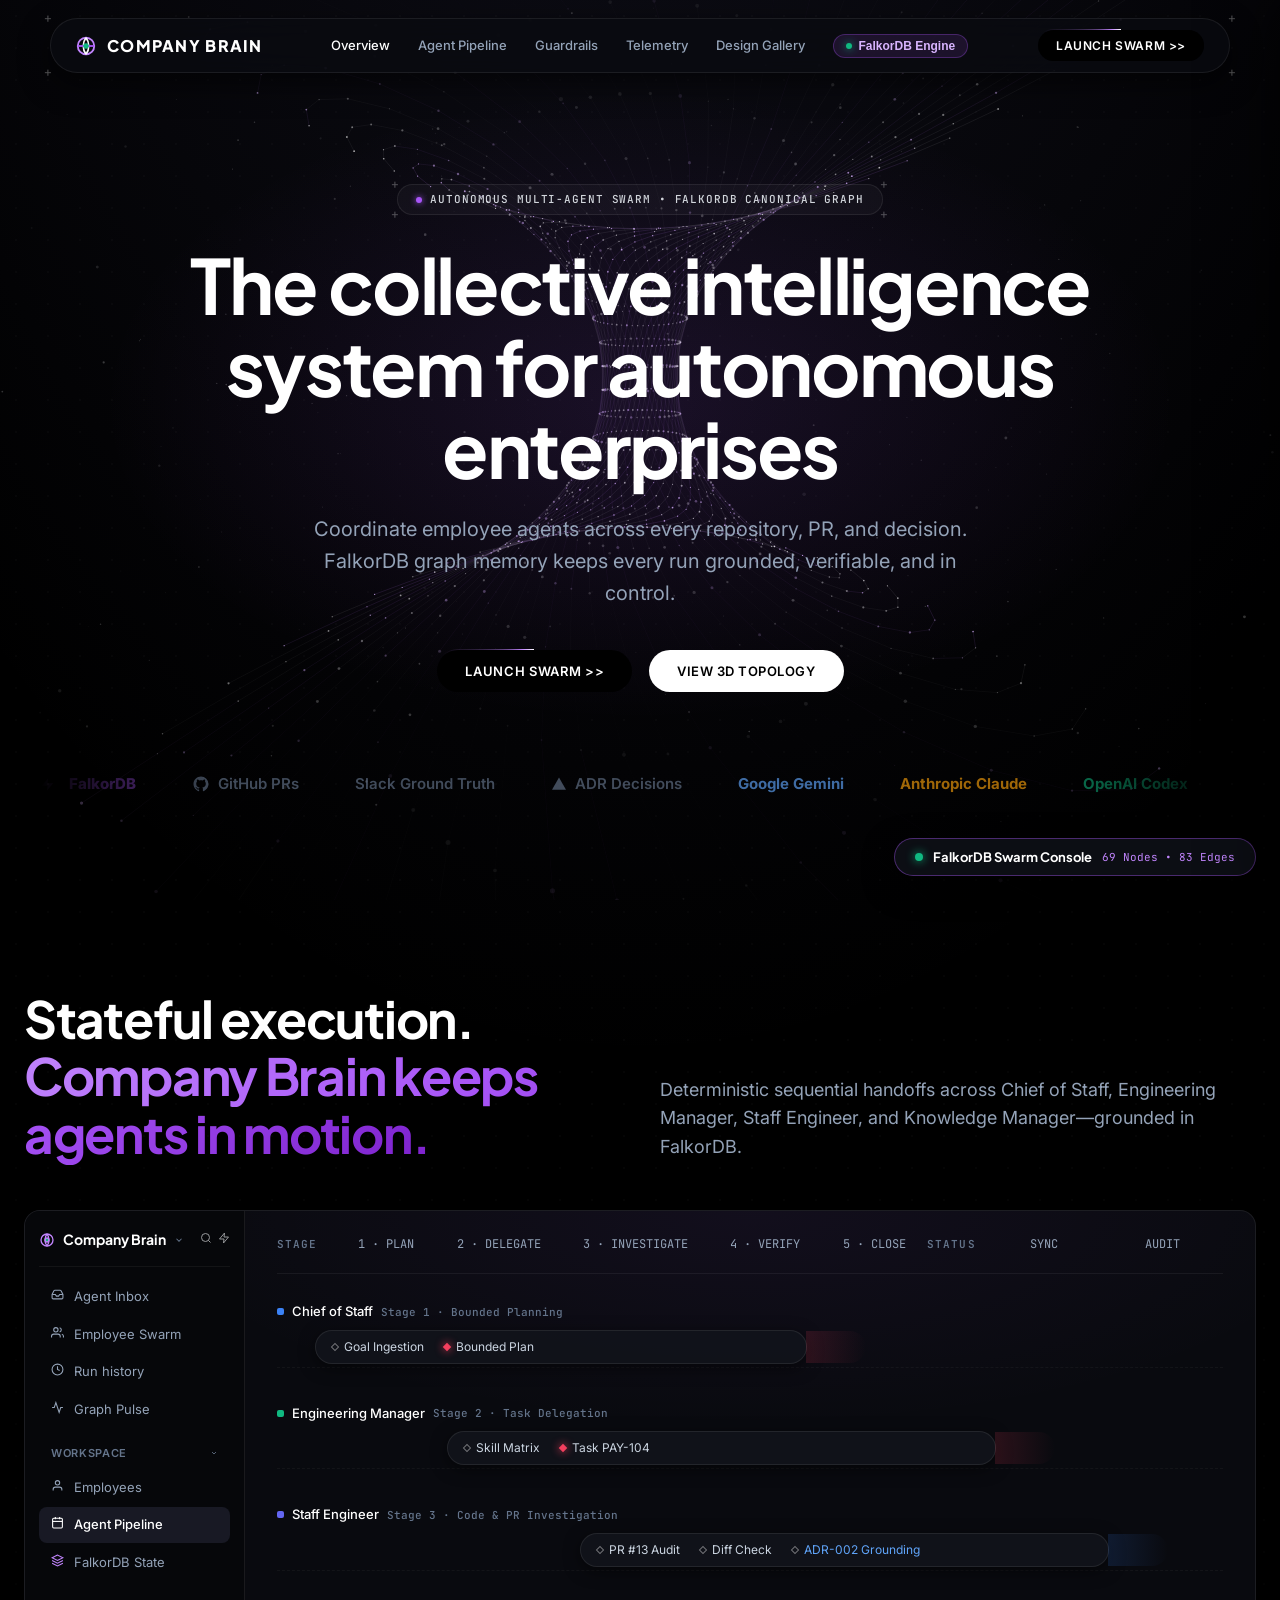
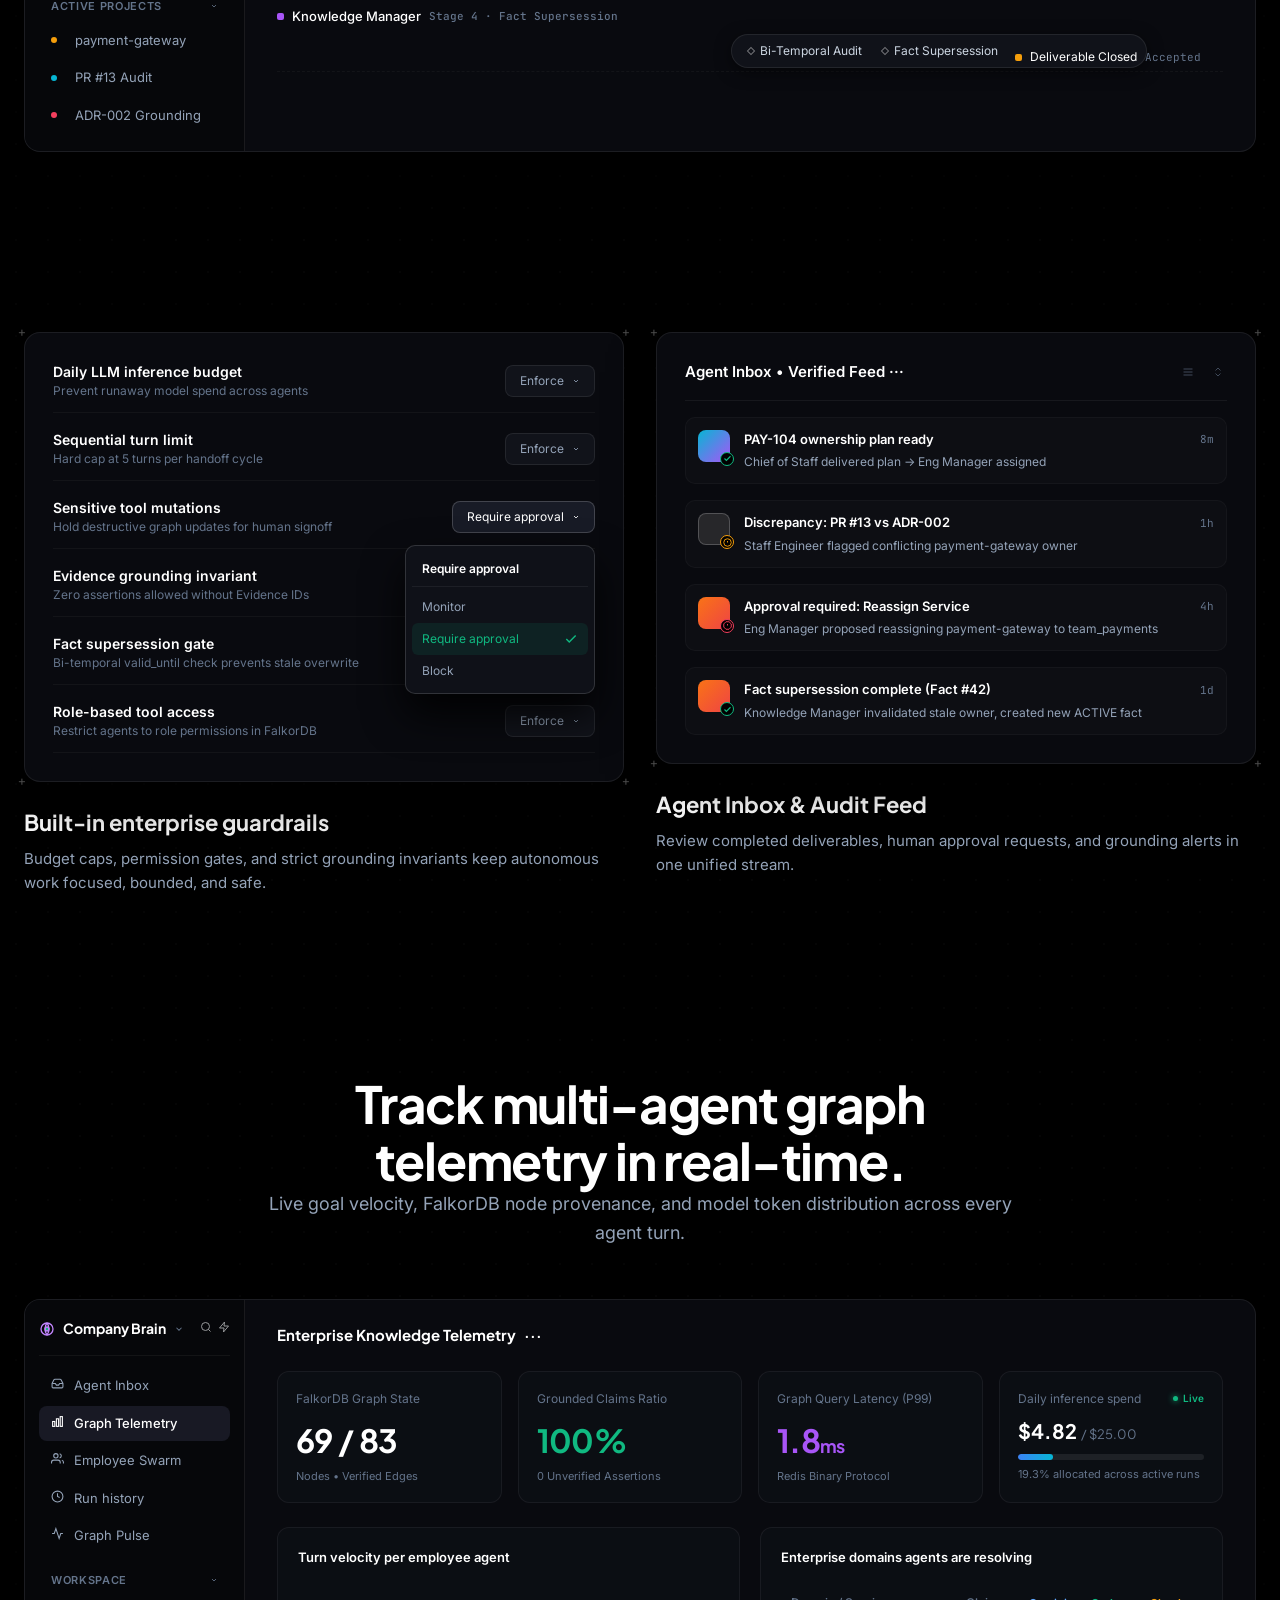
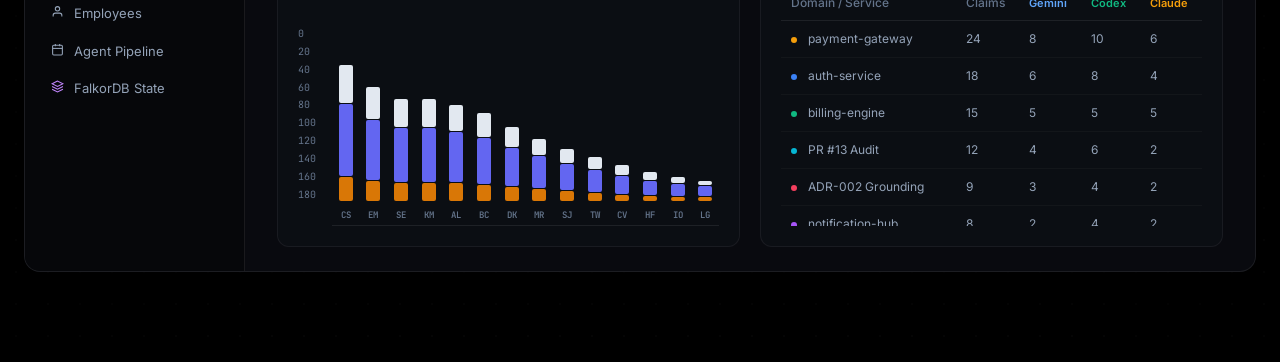
==== commit 8e9946a0: "feat: organize change room results into clean tabs and eliminate visual clutter" ====
--- a/frontend/index.html
+++ b/frontend/index.html
@@ -913,83 +913,100 @@
 
         <div id="changeOwnerNotice" class="ingest-status-msg success" style="display: none; margin-top: 8px; font-size: 11px;"></div>
 
-        <!-- Change Room Results Box -->
+        <!-- Change Room Results Box (Tabbed Clean Layout) -->
         <div id="changeRoomResultBox" style="display: none; margin-top: 14px; border-top: 1px solid rgba(255,255,255,0.08); padding-top: 12px;">
           
-          <!-- Final Evidence-Backed Answer Banner -->
-          <div id="finalAnswerBox" style="margin-bottom: 12px; background: rgba(59, 130, 246, 0.1); border: 1px solid rgba(59, 130, 246, 0.4); border-radius: 8px; padding: 12px;">
-            <div style="display:flex; justify-content:space-between; align-items:center; margin-bottom:6px;">
-              <span style="font-size:12px; font-weight:700; color:#60a5fa; text-transform:uppercase; letter-spacing:0.5px;">Grounded Final Answer</span>
-              <span id="questionIntentBadge" class="badge badge-accent" style="font-size:10px;">GENERAL_CHANGE_IMPACT</span>
-            </div>
-            <div id="finalAnswerText" style="font-size:12px; color:#f8fafc; line-height:1.6; font-weight:500;"></div>
-          </div>
-
-          <!-- 6-Agent Activity Timeline -->
-          <div id="agentTimelineBox" style="margin-bottom: 12px; background: rgba(0,0,0,0.4); border: 1px solid rgba(192, 132, 252, 0.2); border-radius: 8px; padding: 12px;">
-            <div style="display:flex; justify-content:space-between; align-items:center; margin-bottom:8px;">
-              <span style="font-size:11px; font-weight:700; color:#c084fc; text-transform:uppercase; letter-spacing:0.5px;">
-                Employee Agent Collaboration (Bounded FalkorDB Workflow)
-              </span>
-              <span id="workflowStateBadge" class="badge badge-success" style="font-size:10px;">COMPLETED</span>
-            </div>
-            <div id="agentTimelineSteps" style="display:flex; flex-direction:column; gap:6px;"></div>
-          </div>
-
-          <!-- Canonical Sequential Impact Path -->
-          <div style="margin-bottom: 12px;">
-            <div style="font-size: 11px; font-weight: 700; color: #a855f7; text-transform: uppercase; letter-spacing: 0.5px; margin-bottom: 6px;">
-              Canonical Graph Impact Path
-            </div>
-            <div id="impactPathBreadcrumbs" style="display: flex; flex-wrap: wrap; gap: 6px; align-items: center; background: rgba(0,0,0,0.5); border: 1px solid rgba(192, 132, 252, 0.2); border-radius: 8px; padding: 10px;">
-            </div>
-          </div>
-
-          <!-- Generated GitHub Follow-Up Issue Artifact -->
-          <div id="githubIssueBox" style="margin-bottom: 12px; background: rgba(255, 255, 255, 0.03); border: 1px solid rgba(255, 255, 255, 0.12); border-radius: 8px; padding: 12px;">
-            <div style="display:flex; justify-content:space-between; align-items:center; margin-bottom:6px;">
-              <div style="display:flex; align-items:center; gap:8px;">
-                <svg width="16" height="16" viewBox="0 0 24 24" fill="currentColor"><path d="M12 2C6.477 2 2 6.477 2 12c0 4.42 2.87 8.17 6.84 9.5.5.08.66-.23.66-.5v-1.69c-2.77.6-3.36-1.34-3.36-1.34-.46-1.16-1.11-1.47-1.11-1.47-.91-.62.07-.6.07-.6 1 .07 1.53 1.03 1.53 1.03.87 1.52 2.34 1.07 2.91.83.1-.65.35-1.09.63-1.34-2.22-.25-4.55-1.11-4.55-4.92 0-1.11.38-2 1.03-2.71-.1-.25-.45-1.29.1-2.64 0 0 .84-.27 2.75 1.02.79-.22 1.65-.33 2.5-.33.85 0 1.71.11 2.5.33 1.91-1.29 2.75-1.02 2.75-1.02.55 1.35.2 2.39.1 2.64.65.71 1.03 1.6 1.03 2.71 0 3.82-2.34 4.66-4.57 4.91.36.31.69.92.69 1.85V21c0 .27.16.59.67.5C19.14 20.16 22 16.42 22 12A10 10 0 0 0 12 2z"/></svg>
-                <span style="font-size:12px; font-weight:700; color:#f8fafc;">Generated GitHub Follow-Up Issue Artifact</span>
-              </div>
-              <button id="copyIssueMdBtn" class="btn btn-secondary btn-sm" type="button" style="font-size:10px; padding:2px 8px;">Copy Markdown</button>
-            </div>
-            <div id="githubIssueTitle" style="font-size:13px; font-weight:600; color:#38bdf8; margin-bottom:4px;"></div>
-            <div id="githubIssueMeta" style="font-size:11px; color:#94a3b8; margin-bottom:8px; display:flex; gap:8px; flex-wrap:wrap;"></div>
-            <pre id="githubIssueBody" style="background:rgba(0,0,0,0.5); border:1px solid rgba(255,255,255,0.06); border-radius:6px; padding:10px; font-size:11px; color:#cbd5e1; max-height:160px; overflow-y:auto; white-space:pre-wrap; font-family:'JetBrains Mono', monospace;"></pre>
-          </div>
-
-          <!-- Real Work Output: Follow-up Task in FalkorDB -->
-          <div style="margin-bottom: 12px; background: rgba(16, 185, 129, 0.08); border: 1px solid rgba(16, 185, 129, 0.3); border-radius: 8px; padding: 10px;">
-            <div style="display: flex; justify-content: space-between; align-items: center; margin-bottom: 4px;">
-              <span style="font-size: 12px; font-weight: 700; color: #34d399;">FalkorDB Work Output &bull; Follow-Up Task Created</span>
-              <span class="badge badge-success" style="font-size: 10px;">READY FOR ASSIGNMENT</span>
-            </div>
-            <div id="followupTaskTitle" style="font-size: 13px; font-weight: 600; color: #f8fafc; margin-bottom: 4px;"></div>
-            <div id="followupTaskMeta" style="font-size: 11px; color: #94a3b8; display: flex; gap: 12px; flex-wrap: wrap;"></div>
-          </div>
-
-          <!-- Impact Summary & Required Reviewers -->
-          <div style="display: grid; grid-template-columns: 1fr 1fr; gap: 8px; margin-bottom: 12px;">
-            <div style="background: rgba(0,0,0,0.3); border: 1px solid rgba(255,255,255,0.06); border-radius: 6px; padding: 8px;">
-              <div style="font-size: 11px; font-weight: 600; color: #cbd5e1; margin-bottom: 4px;">Affected Scope &amp; Files</div>
-              <div id="affectedEntitiesList" style="font-size: 11px; color: #94a3b8;"></div>
-            </div>
-            <div style="background: rgba(0,0,0,0.3); border: 1px solid rgba(255,255,255,0.06); border-radius: 6px; padding: 8px;">
-              <div style="font-size: 11px; font-weight: 600; color: #cbd5e1; margin-bottom: 4px;">Required Reviewers &amp; Governing Decision</div>
-              <div id="requiredReviewersList" style="font-size: 11px; color: #94a3b8;"></div>
-            </div>
-          </div>
-
-          <!-- FalkorDB Agent Message Bus Feed -->
-          <div>
-            <div style="display: flex; justify-content: space-between; align-items: center; margin-bottom: 6px;">
-              <span style="font-size: 11px; font-weight: 700; color: #60a5fa; text-transform: uppercase; letter-spacing: 0.5px;">
-                FalkorDB Agent Message Bus (Durable Graph Records)
-              </span>
-              <span id="messageCountBadge" class="badge badge-info" style="font-size: 10px;">6 Messages</span>
-            </div>
-            <div id="agentMessagesFeed" style="display: flex; flex-direction: column; gap: 6px; max-height: 220px; overflow-y: auto;">
+          <!-- Clean Tab Navigation -->
+          <div class="result-tabs" style="display: flex; gap: 6px; margin-bottom: 12px; border-bottom: 1px solid rgba(255,255,255,0.08); padding-bottom: 8px; flex-wrap: wrap;">
+            <button class="chip result-tab-btn active" id="tabBtnImpact" type="button" onclick="switchChangeTab('impact')" style="cursor: pointer; font-size: 11px;">🎯 Canonical Impact &amp; Task</button>
+            <button class="chip result-tab-btn" id="tabBtnTimeline" type="button" onclick="switchChangeTab('timeline')" style="cursor: pointer; font-size: 11px;">🤖 Swarm Steps (6 Turns)</button>
+            <button class="chip result-tab-btn" id="tabBtnMessages" type="button" onclick="switchChangeTab('messages')" style="cursor: pointer; font-size: 11px;">💬 Message Bus (<span id="tabMsgCount">6</span>)</button>
+            <button class="chip result-tab-btn" id="tabBtnGithub" type="button" onclick="switchChangeTab('github')" style="cursor: pointer; font-size: 11px;">🐙 GitHub Issue Artifact</button>
+          </div>
+
+          <!-- TAB 1: Canonical Impact & Work Task (Active by Default) -->
+          <div id="tabContentImpact">
+            <!-- Final Evidence-Backed Answer Banner -->
+            <div id="finalAnswerBox" style="margin-bottom: 12px; background: rgba(59, 130, 246, 0.1); border: 1px solid rgba(59, 130, 246, 0.4); border-radius: 8px; padding: 12px;">
+              <div style="display:flex; justify-content:space-between; align-items:center; margin-bottom:6px;">
+                <span style="font-size:12px; font-weight:700; color:#60a5fa; text-transform:uppercase; letter-spacing:0.5px;">Grounded Final Answer</span>
+                <span id="questionIntentBadge" class="badge badge-accent" style="font-size:10px;">GENERAL_CHANGE_IMPACT</span>
+              </div>
+              <div id="finalAnswerText" style="font-size:12px; color:#f8fafc; line-height:1.6; font-weight:500;"></div>
+            </div>
+
+            <!-- Canonical Sequential Impact Path -->
+            <div style="margin-bottom: 12px;">
+              <div style="font-size: 11px; font-weight: 700; color: #a855f7; text-transform: uppercase; letter-spacing: 0.5px; margin-bottom: 6px;">
+                Canonical Graph Impact Path
+              </div>
+              <div id="impactPathBreadcrumbs" style="display: flex; flex-wrap: wrap; gap: 6px; align-items: center; background: rgba(0,0,0,0.5); border: 1px solid rgba(192, 132, 252, 0.2); border-radius: 8px; padding: 10px;">
+              </div>
+            </div>
+
+            <!-- Real Work Output: Follow-up Task in FalkorDB -->
+            <div style="margin-bottom: 12px; background: rgba(16, 185, 129, 0.08); border: 1px solid rgba(16, 185, 129, 0.3); border-radius: 8px; padding: 10px;">
+              <div style="display: flex; justify-content: space-between; align-items: center; margin-bottom: 4px;">
+                <span style="font-size: 12px; font-weight: 700; color: #34d399;">FalkorDB Work Output &bull; Follow-Up Task Created</span>
+                <span class="badge badge-success" style="font-size: 10px;">READY FOR ASSIGNMENT</span>
+              </div>
+              <div id="followupTaskTitle" style="font-size: 13px; font-weight: 600; color: #f8fafc; margin-bottom: 4px;"></div>
+              <div id="followupTaskMeta" style="font-size: 11px; color: #94a3b8; display: flex; gap: 12px; flex-wrap: wrap;"></div>
+            </div>
+
+            <!-- Impact Summary & Required Reviewers -->
+            <div style="display: grid; grid-template-columns: 1fr 1fr; gap: 8px; margin-bottom: 4px;">
+              <div style="background: rgba(0,0,0,0.3); border: 1px solid rgba(255,255,255,0.06); border-radius: 6px; padding: 8px;">
+                <div style="font-size: 11px; font-weight: 600; color: #cbd5e1; margin-bottom: 4px;">Affected Scope &amp; Files</div>
+                <div id="affectedEntitiesList" style="font-size: 11px; color: #94a3b8;"></div>
+              </div>
+              <div style="background: rgba(0,0,0,0.3); border: 1px solid rgba(255,255,255,0.06); border-radius: 6px; padding: 8px;">
+                <div style="font-size: 11px; font-weight: 600; color: #cbd5e1; margin-bottom: 4px;">Required Reviewers &amp; Governing Decision</div>
+                <div id="requiredReviewersList" style="font-size: 11px; color: #94a3b8;"></div>
+              </div>
+            </div>
+          </div>
+
+          <!-- TAB 2: 6-Agent Activity Timeline -->
+          <div id="tabContentTimeline" style="display: none;">
+            <div id="agentTimelineBox" style="margin-bottom: 8px; background: rgba(0,0,0,0.4); border: 1px solid rgba(192, 132, 252, 0.2); border-radius: 8px; padding: 12px;">
+              <div style="display:flex; justify-content:space-between; align-items:center; margin-bottom:8px;">
+                <span style="font-size:11px; font-weight:700; color:#c084fc; text-transform:uppercase; letter-spacing:0.5px;">
+                  Employee Agent Collaboration (Bounded FalkorDB Workflow)
+                </span>
+                <span id="workflowStateBadge" class="badge badge-success" style="font-size:10px;">COMPLETED</span>
+              </div>
+              <div id="agentTimelineSteps" style="display:flex; flex-direction:column; gap:6px;"></div>
+            </div>
+          </div>
+
+          <!-- TAB 3: FalkorDB Agent Message Bus Feed -->
+          <div id="tabContentMessages" style="display: none;">
+            <div style="background: rgba(0,0,0,0.4); border: 1px solid rgba(59, 130, 246, 0.2); border-radius: 8px; padding: 12px;">
+              <div style="display: flex; justify-content: space-between; align-items: center; margin-bottom: 8px;">
+                <span style="font-size: 11px; font-weight: 700; color: #60a5fa; text-transform: uppercase; letter-spacing: 0.5px;">
+                  FalkorDB Agent Message Bus (Durable Graph Records)
+                </span>
+                <span id="messageCountBadge" class="badge badge-info" style="font-size: 10px;">6 Messages</span>
+              </div>
+              <div id="agentMessagesFeed" style="display: flex; flex-direction: column; gap: 6px; max-height: 280px; overflow-y: auto;">
+              </div>
+            </div>
+          </div>
+
+          <!-- TAB 4: Generated GitHub Follow-Up Issue Artifact -->
+          <div id="tabContentGithub" style="display: none;">
+            <div id="githubIssueBox" style="background: rgba(255, 255, 255, 0.03); border: 1px solid rgba(255, 255, 255, 0.12); border-radius: 8px; padding: 12px;">
+              <div style="display:flex; justify-content:space-between; align-items:center; margin-bottom:6px;">
+                <div style="display:flex; align-items:center; gap:8px;">
+                  <svg width="16" height="16" viewBox="0 0 24 24" fill="currentColor"><path d="M12 2C6.477 2 2 6.477 2 12c0 4.42 2.87 8.17 6.84 9.5.5.08.66-.23.66-.5v-1.69c-2.77.6-3.36-1.34-3.36-1.34-.46-1.16-1.11-1.47-1.11-1.47-.91-.62.07-.6.07-.6 1 .07 1.53 1.03 1.53 1.03.87 1.52 2.34 1.07 2.91.83.1-.65.35-1.09.63-1.34-2.22-.25-4.55-1.11-4.55-4.92 0-1.11.38-2 1.03-2.71-.1-.25-.45-1.29.1-2.64 0 0 .84-.27 2.75 1.02.79-.22 1.65-.33 2.5-.33.85 0 1.71.11 2.5.33 1.91-1.29 2.75-1.02 2.75-1.02.55 1.35.2 2.39.1 2.64.65.71 1.03 1.6 1.03 2.71 0 3.82-2.34 4.66-4.57 4.91.36.31.69.92.69 1.85V21c0 .27.16.59.67.5C19.14 20.16 22 16.42 22 12A10 10 0 0 0 12 2z"/></svg>
+                  <span style="font-size:12px; font-weight:700; color:#f8fafc;">Generated GitHub Follow-Up Issue Artifact</span>
+                </div>
+                <button id="copyIssueMdBtn" class="btn btn-secondary btn-sm" type="button" style="font-size:10px; padding:2px 8px;">Copy Markdown</button>
+              </div>
+              <div id="githubIssueTitle" style="font-size:13px; font-weight:600; color:#38bdf8; margin-bottom:4px;"></div>
+              <div id="githubIssueMeta" style="font-size:11px; color:#94a3b8; margin-bottom:8px; display:flex; gap:8px; flex-wrap:wrap;"></div>
+              <pre id="githubIssueBody" style="background:rgba(0,0,0,0.5); border:1px solid rgba(255,255,255,0.06); border-radius:6px; padding:10px; font-size:11px; color:#cbd5e1; max-height:220px; overflow-y:auto; white-space:pre-wrap; font-family:'JetBrains Mono', monospace;"></pre>
             </div>
           </div>
         </div>
